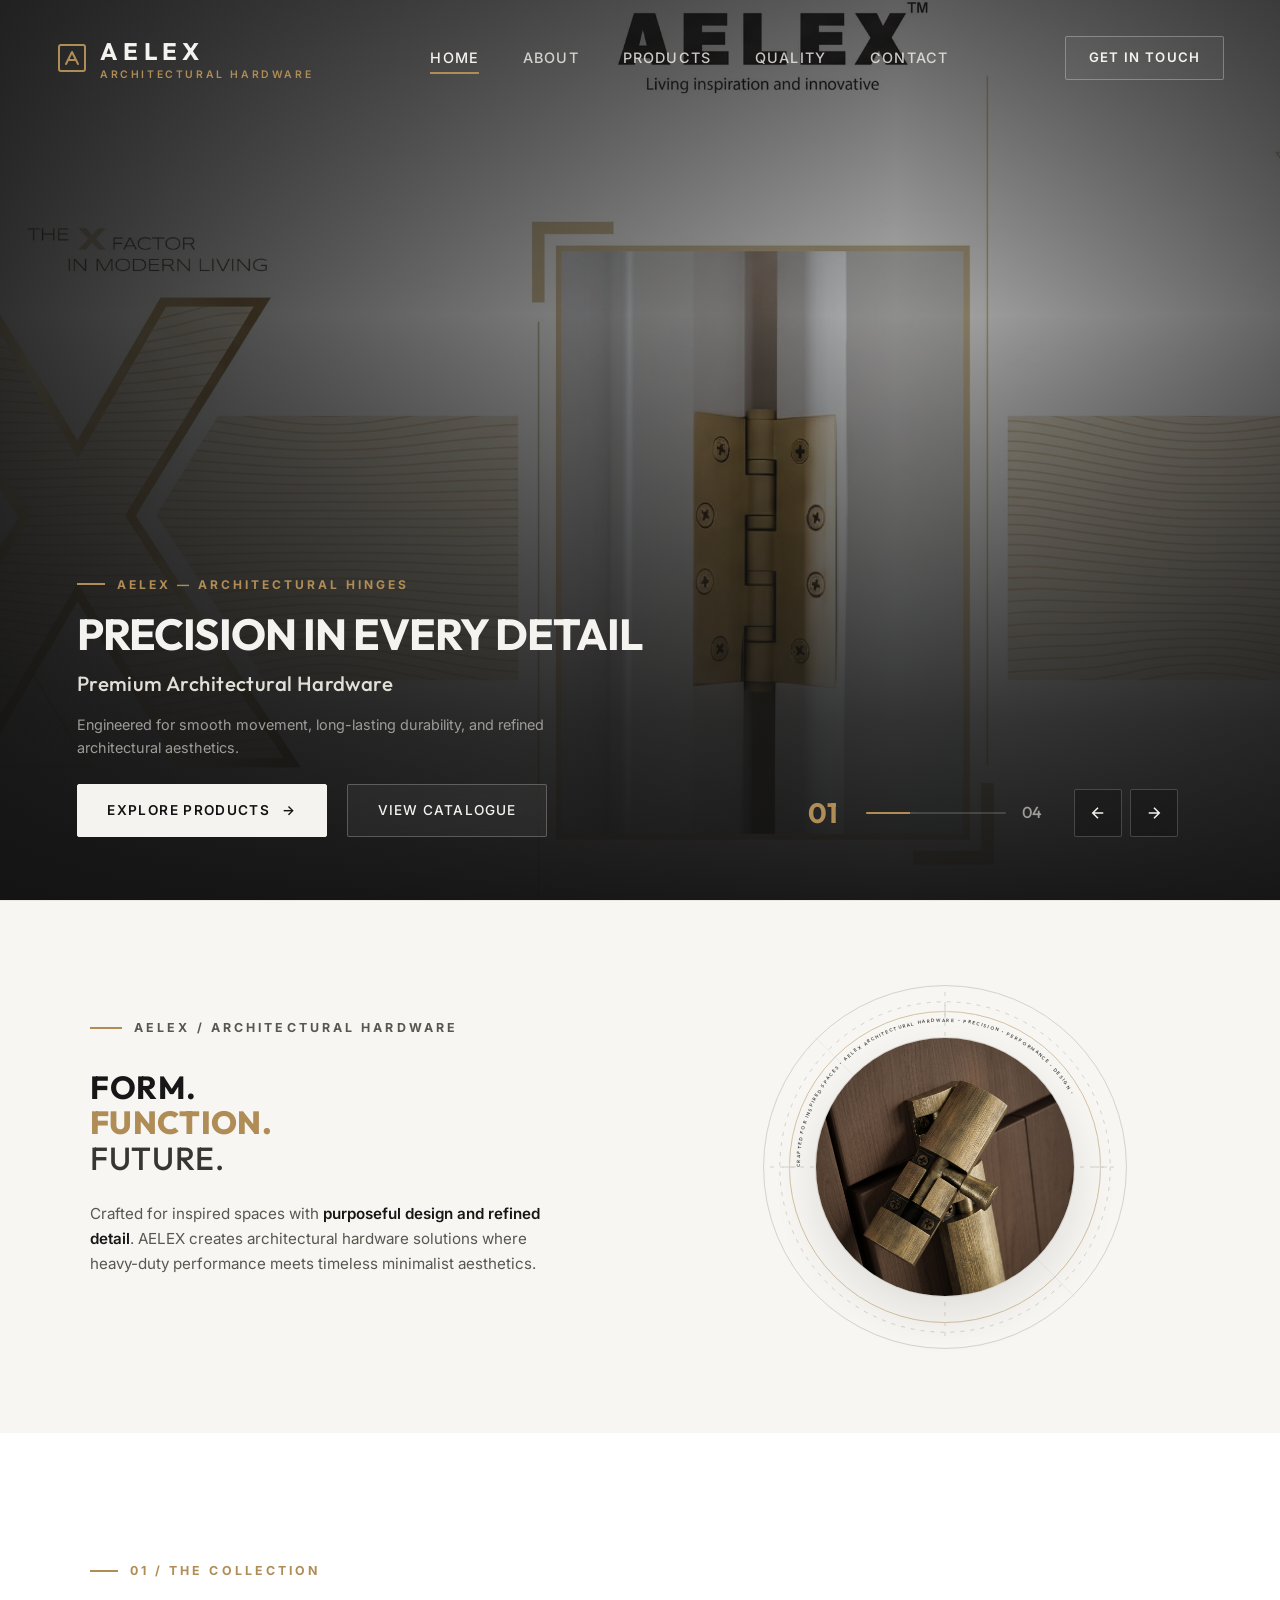
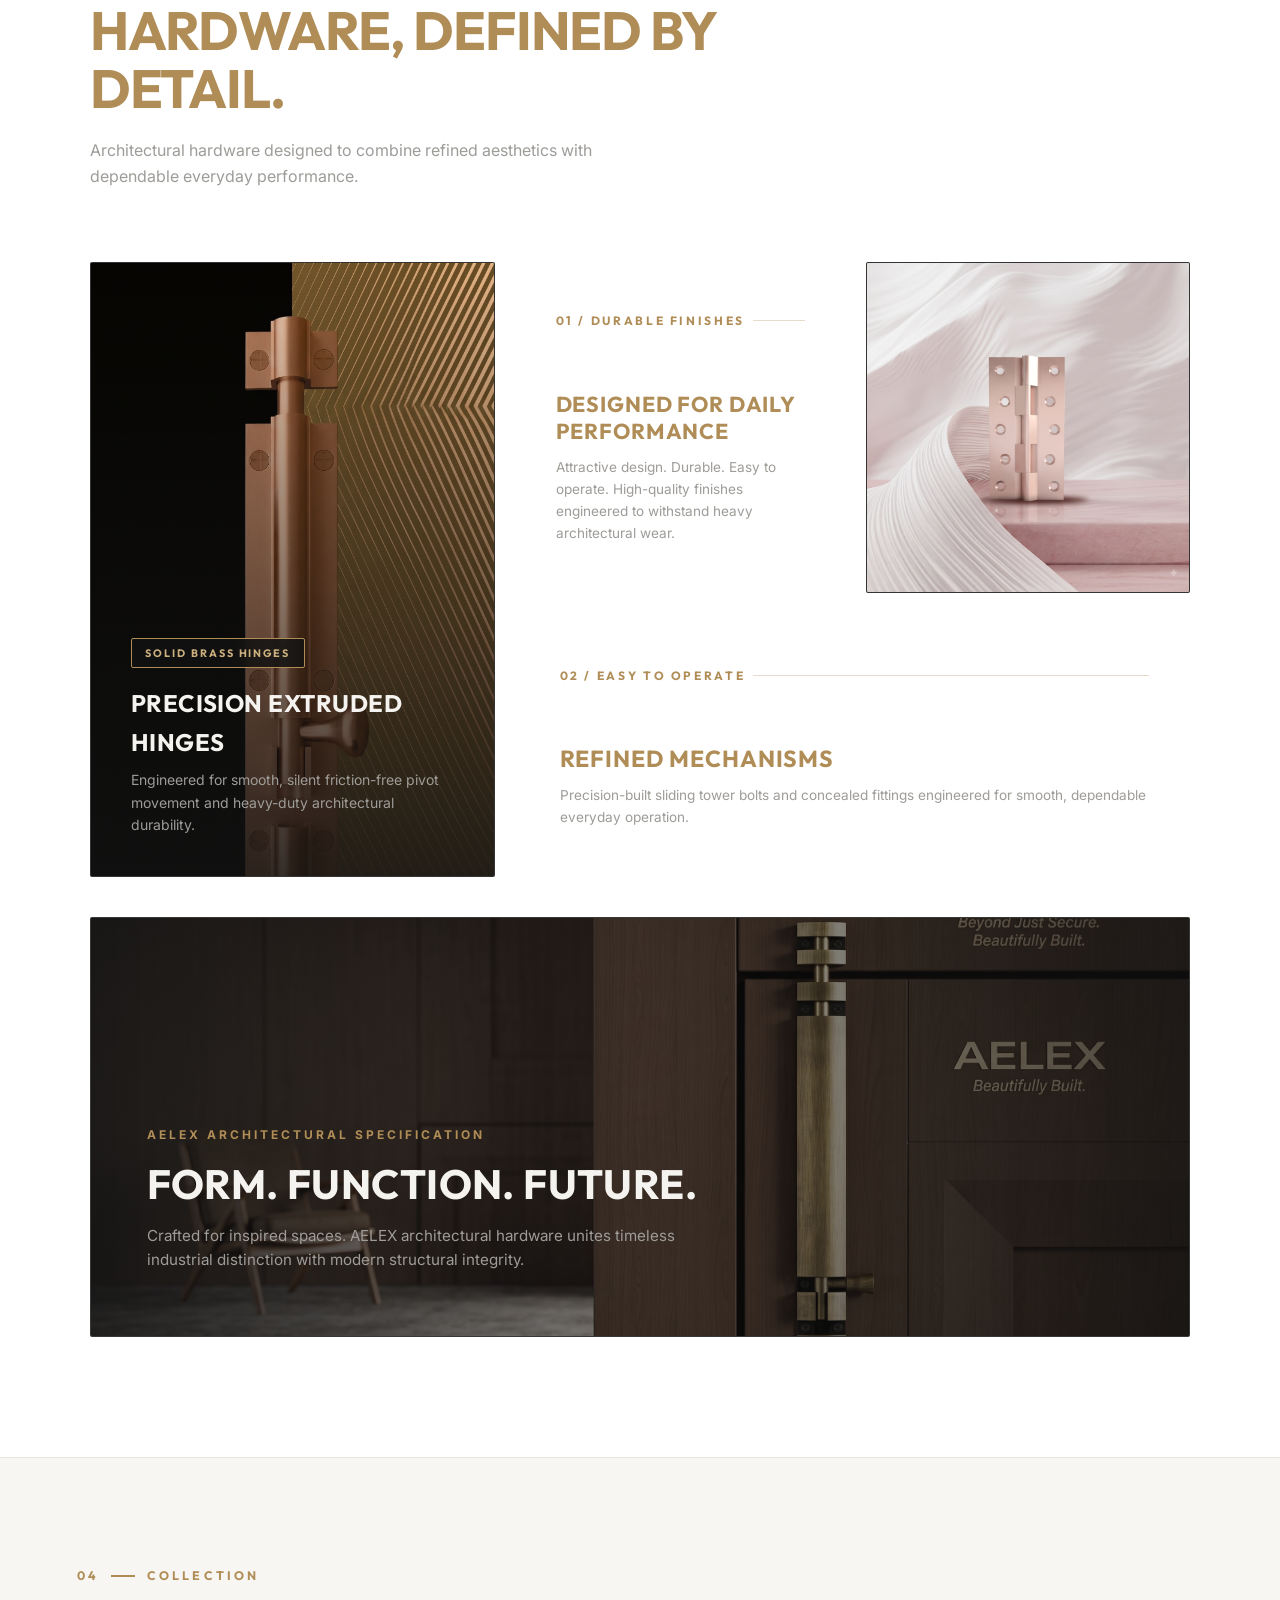
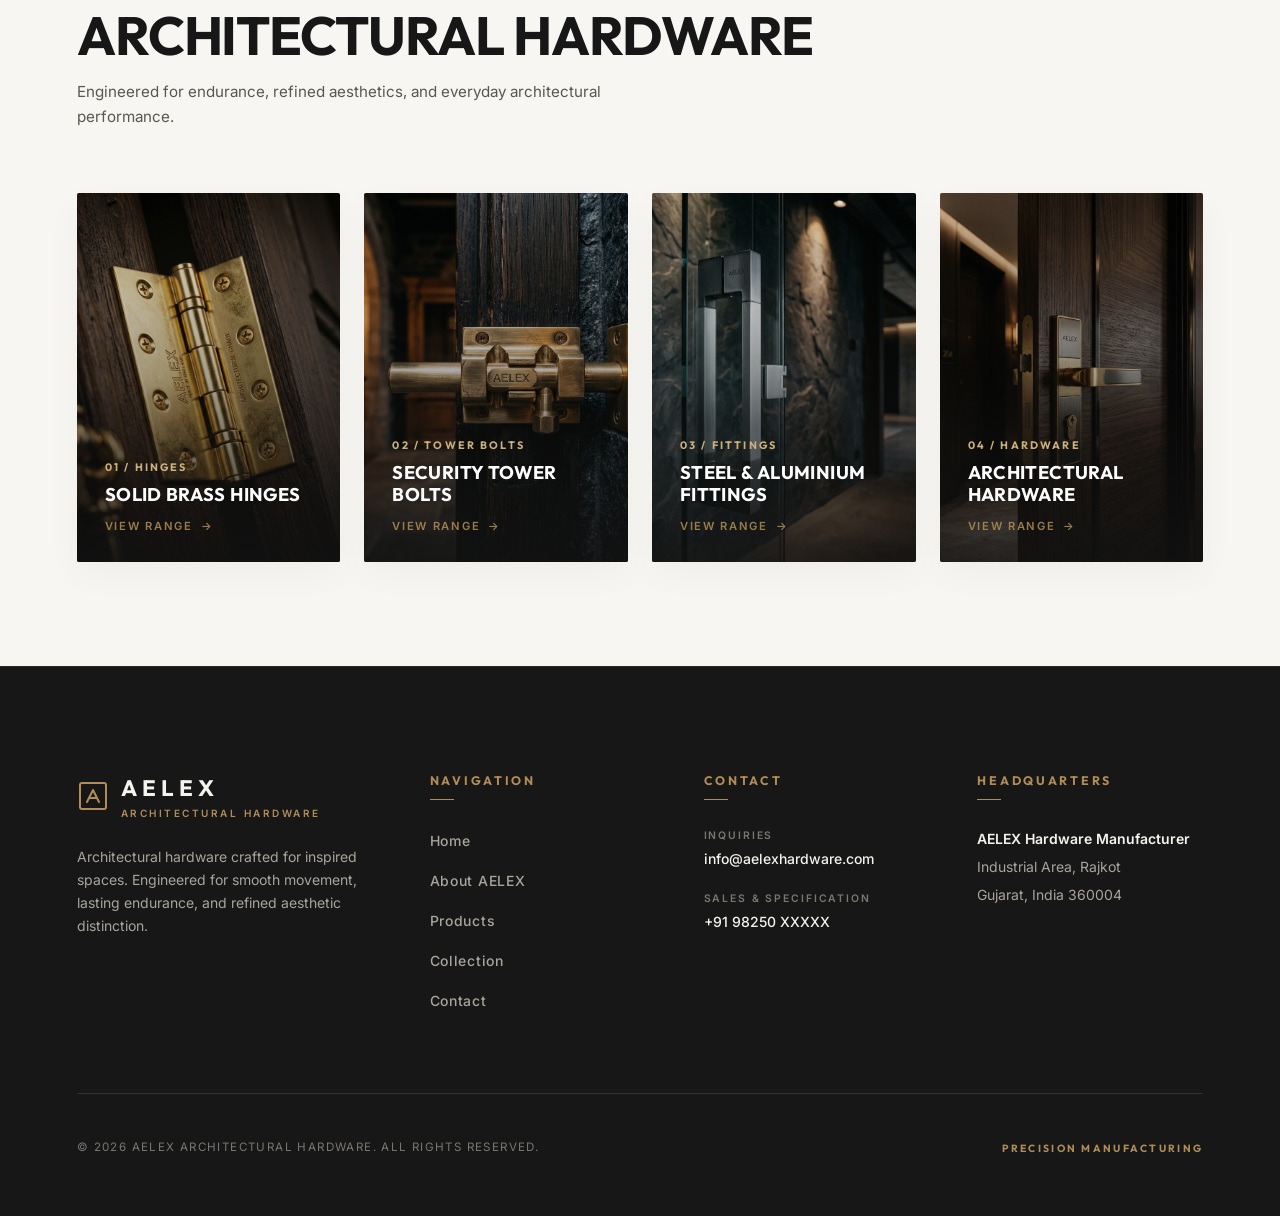
==== index.html @ da087a56 "Add files via upload" ====
<!DOCTYPE html>
<html lang="en">
<head>
  <meta charset="UTF-8">
  <meta name="viewport" content="width=device-width, initial-scale=1.0">
  <title>AELEX | Premium Architectural & Industrial Hardware</title>
  <meta name="description" content="AELEX manufactures premium architectural hardware including solid brass hinges, brass tower bolts, and high-performance steel and aluminium fittings designed for modern spaces.">

  <!-- Google Fonts: Outfit (Headings) & Inter (Body) -->
  <link rel="preconnect" href="https://fonts.googleapis.com">
  <link rel="preconnect" href="https://fonts.gstatic.com" crossorigin>
  <link href="https://fonts.googleapis.com/css2?family=Inter:wght@300;400;500;600;700&family=Outfit:wght@400;500;600;700;800&display=swap" rel="stylesheet">

  <!-- Core Stylesheet -->
  <link rel="stylesheet" href="css/style.css">
</head>
<body>

  <!-- ==========================================================================
       HERO SECTION WRAPPER (100vh / 100svh Viewport)
       ========================================================================== -->
  <div class="hero-wrapper" id="home">

    <!-- Minimal Transparent Header Navigation -->
    <header class="site-header" id="site-header">
      <a href="#home" class="brand-logo" aria-label="AELEX Home">
        <div class="brand-mark">
          <svg class="brand-mark-svg" viewBox="0 0 32 32">
            <rect x="3" y="3" width="26" height="26" rx="2" stroke-linecap="round"/>
            <path d="M10 22L16 10L22 22M12 18H20" stroke-linecap="round" stroke-linejoin="round"/>
          </svg>
        </div>
        <div>
          <span class="brand-name">AELEX</span>
          <span class="brand-tagline">Architectural Hardware</span>
        </div>
      </a>

      <!-- Desktop Navigation Menu -->
      <nav aria-label="Primary Navigation">
        <ul class="nav-menu">
          <li><a href="#home" class="nav-link active">Home</a></li>
          <li><a href="about.html" class="nav-link">About</a></li>
          <li><a href="products.html" class="nav-link">Products</a></li>
          <li><a href="#quality" class="nav-link">Quality</a></li>
          <li><a href="#contact" class="nav-link">Contact</a></li>
        </ul>
      </nav>

      <!-- Minimal Header Action Button -->
      <a href="#contact" class="nav-cta-btn">Get In Touch</a>

      <!-- Mobile Navigation Hamburger Toggle -->
      <button class="mobile-nav-toggle" id="mobile-nav-toggle" aria-label="Toggle navigation menu" aria-expanded="false">
        <span></span>
        <span></span>
        <span></span>
      </button>
    </header>

    <!-- Mobile Drawer Overlay Menu -->
    <div class="mobile-nav-drawer" id="mobile-nav-drawer" aria-hidden="true">
      <ul class="mobile-nav-links">
        <li><a href="#home" class="active">Home</a></li>
        <li><a href="about.html">About</a></li>
        <li><a href="products.html">Products</a></li>
        <li><a href="#quality">Quality</a></li>
        <li><a href="#contact">Contact</a></li>
      </ul>
      <div class="mobile-drawer-footer">
        <p class="mobile-drawer-contact">AELEX HARDWARE MANUFACTURER</p>
      </div>
    </div>

    <!-- ==========================================================================
         CINEMATIC HERO SLIDER
         ========================================================================== -->
    <div class="hero-slider" id="hero-slider">

      <!-- Slide 01: Brass Hinges -->
      <div class="hero-slide active" id="slide-1" aria-hidden="false">
        <div class="slide-bg-container">
          <img src="assets/images/photo1.jpg" alt="AELEX Premium Brass Architectural Hinge detail close-up" class="slide-bg-image">
          <div class="slide-overlay"></div>
          <div class="slide-vignette"></div>
        </div>

        <div class="hero-content-wrapper">
          <div class="hero-eyebrow">AELEX — ARCHITECTURAL HINGES</div>
          <h1 class="hero-headline">PRECISION IN EVERY DETAIL</h1>
          <p class="hero-subtitle">Premium Architectural Hardware</p>
          <p class="hero-description">Engineered for smooth movement, long-lasting durability, and refined architectural aesthetics.</p>
          <div class="hero-actions">
            <a href="#products" class="btn-primary">
              <span>Explore Products</span>
              <span class="btn-arrow">&rarr;</span>
            </a>
            <a href="#catalogue" class="btn-secondary">View Catalogue</a>
          </div>
        </div>
      </div>

      <!-- Slide 02: Brass Tower Bolts -->
      <div class="hero-slide" id="slide-2" aria-hidden="true">
        <div class="slide-bg-container">
          <img src="assets/images/photo2.jpg" alt="AELEX Solid Brass Architectural Tower Bolt security lock mechanism" class="slide-bg-image">
          <div class="slide-overlay"></div>
          <div class="slide-vignette"></div>
        </div>

        <div class="hero-content-wrapper">
          <div class="hero-eyebrow">AELEX — SECURITY HARDWARE</div>
          <h2 class="hero-headline">STRENGTH, REFINED</h2>
          <p class="hero-subtitle">Hardware Built to Last</p>
          <p class="hero-description">Where reliable performance meets timeless architectural design and solid brass craftsmanship.</p>
          <div class="hero-actions">
            <a href="#products" class="btn-primary">
              <span>View Collection</span>
              <span class="btn-arrow">&rarr;</span>
            </a>
            <a href="#specs" class="btn-secondary">Technical Specs</a>
          </div>
        </div>
      </div>

      <!-- Slide 03: Steel & Aluminium Fittings -->
      <div class="hero-slide" id="slide-3" aria-hidden="true">
        <div class="slide-bg-container">
          <img src="assets/images/photo4.jpg" alt="AELEX Stainless Steel and Aluminium architectural door handle and fittings" class="slide-bg-image">
          <div class="slide-overlay"></div>
          <div class="slide-vignette"></div>
        </div>

        <div class="hero-content-wrapper">
          <div class="hero-eyebrow">AELEX — MODERN FITTINGS</div>
          <h2 class="hero-headline">ENGINEERED FOR PERFORMANCE</h2>
          <p class="hero-subtitle">Built for Modern Spaces</p>
          <p class="hero-description">Reliable fittings designed for strength, security, and everyday performance in high-traffic environments.</p>
          <div class="hero-actions">
            <a href="#products" class="btn-primary">
              <span>Discover AELEX</span>
              <span class="btn-arrow">&rarr;</span>
            </a>
            <a href="#range" class="btn-secondary">Explore Range</a>
          </div>
        </div>
      </div>

      <!-- Slide 04: Premium Architectural Hardware -->
      <div class="hero-slide" id="slide-4" aria-hidden="true">
        <div class="slide-bg-container">
          <img src="assets/images/photo5.jpg" alt="AELEX luxury architectural concealed brass hardware detail" class="slide-bg-image">
          <div class="slide-overlay"></div>
          <div class="slide-vignette"></div>
        </div>

        <div class="hero-content-wrapper">
          <div class="hero-eyebrow">AELEX — LUXURY COLLECTIONS</div>
          <h2 class="hero-headline">FORM. FUNCTION. FUTURE.</h2>
          <p class="hero-subtitle">Crafted for Inspired Spaces</p>
          <p class="hero-description">Attractive design. Durable. Easy to operate. High-quality finishes engineered for high-end residential and commercial architecture.</p>
          <div class="hero-actions">
            <a href="#products" class="btn-primary">
              <span>Explore Products</span>
              <span class="btn-arrow">&rarr;</span>
            </a>
            <a href="#contact" class="btn-secondary">Contact Sales</a>
          </div>
        </div>
      </div>

      <!-- Minimal Floating Slider Controls -->
      <div class="slider-controls-wrapper">
        <div class="slider-counter-block">
          <span class="current-slide-num" id="current-slide-num">01</span>
          <div class="slider-progress-track">
            <div class="slider-progress-bar" id="slider-progress-bar"></div>
          </div>
          <span class="total-slide-num" id="total-slide-num">04</span>
        </div>

        <div class="slider-arrows">
          <button class="arrow-btn prev-btn" id="prev-slide-btn" aria-label="Previous Slide">
            <svg viewBox="0 0 24 24">
              <path d="M19 12H5M12 19l-7-7 7-7"/>
            </svg>
          </button>
          <button class="arrow-btn next-btn" id="next-slide-btn" aria-label="Next Slide">
            <svg viewBox="0 0 24 24">
              <path d="M5 12h14M12 5l7 7-7 7"/>
            </svg>
          </button>
        </div>
      </div>

    </div><!-- /.hero-slider -->

  </div><!-- /.hero-wrapper -->

  <!-- ==========================================================================
       AELEX EDITORIAL / ARCHITECTURAL BRAND SECTION
       ========================================================================== -->
  <section class="brand-editorial-section" id="about" aria-label="Brand Philosophy & Precision Design">
    <div class="editorial-grid">

      <!-- Left Zone: Large Editorial Typography & Architectural Annotations -->
      <div class="editorial-left-zone">
        <div class="editorial-eyebrow-label reveal-element delay-1">
          AELEX / ARCHITECTURAL HARDWARE
        </div>

        <h2 class="editorial-headline-block reveal-element delay-2">
          <span class="editorial-line line-1">FORM.</span>
          <span class="editorial-line line-2">FUNCTION.</span>
          <span class="editorial-line line-3">FUTURE.</span>
        </h2>

        <p class="editorial-lead-text reveal-element delay-3">
          Crafted for inspired spaces with <strong>purposeful design and refined detail</strong>. AELEX creates architectural hardware solutions where heavy-duty performance meets timeless minimalist aesthetics.
        </p>

        <!-- Architectural Annotations / Engineering Callouts -->
        <!-- <div class="editorial-annotations-container reveal-element delay-4">
          <div class="annotation-item">
            <span class="annotation-num">01 / PRECISION</span>
            <h3 class="annotation-title">SOLID ENGINEERING</h3>
            <p class="annotation-desc">Extruded brass & high-grade alloys crafted for smooth, silent friction-free operation.</p>
          </div>
          <div class="annotation-item">
            <span class="annotation-num">02 / ENDURANCE</span>
            <h3 class="annotation-title">LASTING DISTINCTION</h3>
            <p class="annotation-desc">Refined modern finishes engineered to withstand heavy architectural wear.</p>
          </div>
        </div> -->
      </div>

      <!-- Right Zone: Circular Visual Composition & Architectural Geometry -->
      <div class="editorial-right-zone reveal-element reveal-scale delay-2">

        <!-- SVG Geometric Engineering Lines Backdrop -->
        <div class="geo-lines-container">
          <svg class="geo-svg" viewBox="0 0 600 600">
            <!-- Concentric Outer Architectural Circles -->
            <circle cx="300" cy="300" r="280" />
            <circle cx="300" cy="300" r="255" class="dashed-line" />
            <circle cx="300" cy="300" r="240" class="brass-line" />
            <!-- Engineering Crosshairs & Axes -->
            <line x1="30" y1="300" x2="570" y2="300" class="dashed-line" />
            <line x1="300" y1="30" x2="300" y2="570" class="dashed-line" />
            <!-- Diagonal Drafting Axis Lines -->
            <line x1="100" y1="100" x2="500" y2="500" opacity="0.3" />
            <!-- Precision Corner Crosses -->
            <path d="M 60 290 L 60 310 M 50 300 L 70 300" />
            <path d="M 540 290 L 540 310 M 530 300 L 550 300" />
            <path d="M 290 60 L 310 60 M 300 50 L 300 70" />
          </svg>
        </div>

        <!-- SVG Curved Typography Path around Circle -->
        <div class="curved-text-wrapper">
          <svg class="curved-text-svg" viewBox="0 0 580 580">
            <defs>
              <path id="textCirclePath" d="M 290,290 m -248,0 a 248,248 0 1,1 496,0 a 248,248 0 1,1 -496,0" />
            </defs>
            <text class="curved-text-path">
              <textPath href="#textCirclePath" startOffset="0%">
                CRAFTED FOR INSPIRED SPACES &bull; AELEX ARCHITECTURAL HARDWARE &bull; PRECISION &bull; PERFORMANCE &bull; DESIGN &bull;
              </textPath>
            </text>
          </svg>
        </div>

        <!-- Main Circular Image Frame (Solid Brass Hinge Photography) -->
        <div class="editorial-circle-frame" tabIndex="0" aria-label="AELEX Solid Brass Hinge Product Visual">
          <img src="assets/images/aelex5.jpg" alt="AELEX Solid Extruded Brass Architectural Hinge product detail" class="editorial-product-img">
          
          <!-- Interactive Hover Badge -->
          <!-- <div class="editorial-hover-badge">
            <span>Explore Collection</span>
            <span class="badge-arrow">&rarr;</span>
          </div> -->
        </div>

        <!-- Secondary Floating Accent 1 (Bottom-Left: Brass Tower Bolt) -->
        <!-- <div class="secondary-accent-1" title="AELEX Brass Tower Bolt Detail">
          <img src="assets/images/editorial-tower-bolt.png" alt="AELEX Solid Brass Tower Bolt detail">
          <span class="accent-caption-tag">TOWER BOLTS</span>
        </div> -->

        <!-- Secondary Floating Accent 2 (Top-Right: Stainless Steel Fitting) -->
        <!-- <div class="secondary-accent-2" title="AELEX Steel & Aluminium Fittings Detail">
          <img src="assets/images/editorial-steel-fitting.png" alt="AELEX Stainless Steel fitting detail">
        </div> -->

      </div><!-- /.editorial-right-zone -->

    </div><!-- /.editorial-grid -->
  </section><!-- /.brand-editorial-section -->

  <!-- ==========================================================================
       AELEX THIRD SECTION — PREMIUM ASYMMETRICAL PRODUCT SHOWCASE
       ========================================================================== -->
  <section class="product-showcase-section" id="products" aria-label="AELEX Product Collection Showcase">
    
    <!-- Section Introduction Header -->
    <div class="showcase-intro-block reveal-element delay-1">
      <div class="showcase-eyebrow">01 / THE COLLECTION</div>
      <h2 class="showcase-headline">HARDWARE, DEFINED BY DETAIL.</h2>
      <p class="showcase-subtitle">Architectural hardware designed to combine refined aesthetics with dependable everyday performance.</p>
    </div>

    <!-- Asymmetrical CSS Grid Layout -->
    <div class="showcase-grid">

      <!-- Panel 01: Dominant Product Photography (Left - Spans 2 Rows) -->
      <article class="showcase-panel panel-dominant reveal-element delay-2">
        <img src="assets/images/aelex3.jpg" alt="AELEX Solid Extruded Brass Architectural Hinge detail close-up" class="panel-bg-image">
        <div class="panel-dominant-overlay"></div>
        <div class="panel-detail-badge">View Detail &rarr;</div>
        <div class="panel-dominant-content">
          <span class="panel-tag-badge">SOLID BRASS HINGES</span>
          <h3 class="panel-title">PRECISION EXTRUDED HINGES</h3>
          <p class="panel-desc">Engineered for smooth, silent friction-free pivot movement and heavy-duty architectural durability.</p>
        </div>
      </article>

      <!-- Panel 02: Technical Statement (Top Middle - Matte Black Card) -->
      <article class="showcase-panel panel-text-dark-1 reveal-element delay-3">
        <div class="panel-num-accent">01 / DURABLE FINISHES</div>
        <div>
          <h3 class="panel-statement-title">DESIGNED FOR DAILY PERFORMANCE</h3>
          <p class="panel-statement-body">Attractive design. Durable. Easy to operate. High-quality finishes engineered to withstand heavy architectural wear.</p>
        </div>
      </article>

      <!-- Panel 03: Product Detail Macro Crop (Top Right) -->
      <article class="showcase-panel panel-detail-crop reveal-element delay-4">
        <img src="assets/images/aelex2.jpg" alt="AELEX Solid Brass Tower Bolt macro close-up detail" class="panel-bg-image">
        <div class="panel-detail-badge">View Detail &rarr;</div>
      </article>

      <!-- Panel 04: Function Text Panel (Middle Right - Spans Col 2 & 3) -->
      <article class="showcase-panel panel-text-dark-2 reveal-element delay-3">
        <div class="panel-num-accent">02 / EASY TO OPERATE</div>
        <div>
          <h3 class="panel-statement-title">REFINED MECHANISMS</h3>
          <p class="panel-statement-body">Precision-built sliding tower bolts and concealed fittings engineered for smooth, dependable everyday operation.</p>
        </div>
      </article>

      <!-- Panel 05: Large Lower Feature Visual (Spans Full Width) -->
      <article class="showcase-panel panel-feature-wide reveal-element delay-2">
        <img src="assets/images/photo5.jpg" alt="AELEX Luxury Architectural Hardware set against dark granite and timber" class="panel-bg-image">
        <div class="panel-feature-overlay"></div>
        <div class="panel-detail-badge">Explore Range &rarr;</div>
        <div class="panel-feature-content">
          <div class="feature-quote-eyebrow">AELEX ARCHITECTURAL SPECIFICATION</div>
          <h3 class="feature-quote-text">FORM. FUNCTION. FUTURE.</h3>
          <p class="feature-quote-sub">Crafted for inspired spaces. AELEX architectural hardware unites timeless industrial distinction with modern structural integrity.</p>
        </div>
      </article>

    </div><!-- /.showcase-grid -->
  </section>

  <!-- ==========================================================================
       AELEX FOURTH SECTION — MINIMAL PRODUCT CATEGORY SHOWCASE
       ========================================================================== -->
  <section class="product-collection-section" id="collection" aria-label="AELEX Product Collections">
    <div class="collection-container">
      
      <!-- Minimal Section Header -->
      <div class="collection-header reveal-element delay-1">
        <div class="collection-eyebrow">
          <span class="eyebrow-num">04</span>
          <span class="eyebrow-line"></span>
          <span class="eyebrow-text">COLLECTION</span>
        </div>
        <h2 class="collection-headline">ARCHITECTURAL HARDWARE</h2>
        <p class="collection-subtext">Engineered for endurance, refined aesthetics, and everyday architectural performance.</p>
      </div>

      <!-- 4 Horizontal Product Cards Grid -->
      <div class="collection-grid">

        <!-- Card 01: Hinges -->
        <article class="category-card reveal-element delay-2" tabindex="0" aria-label="AELEX Solid Brass Hinges Collection">
          <div class="card-image-wrapper">
            <img src="assets/images/slide-1-brass-hinge.png" alt="AELEX Solid Brass Architectural Hinges detail" class="card-image">
            <div class="card-gradient-overlay"></div>
          </div>
          <div class="card-content">
            <span class="card-num-tag">01 / HINGES</span>
            <h3 class="card-title">SOLID BRASS HINGES</h3>
            <div class="card-cta-indicator">
              <span>View Range</span>
              <span class="card-arrow">&rarr;</span>
            </div>
          </div>
        </article>

        <!-- Card 02: Tower Bolts -->
        <article class="category-card reveal-element delay-3" tabindex="0" aria-label="AELEX Tower Bolts Collection">
          <div class="card-image-wrapper">
            <img src="assets/images/slide-2-brass-tower-bolt.png" alt="AELEX Solid Brass Tower Bolt lock mechanism" class="card-image">
            <div class="card-gradient-overlay"></div>
          </div>
          <div class="card-content">
            <span class="card-num-tag">02 / TOWER BOLTS</span>
            <h3 class="card-title">SECURITY TOWER BOLTS</h3>
            <div class="card-cta-indicator">
              <span>View Range</span>
              <span class="card-arrow">&rarr;</span>
            </div>
          </div>
        </article>

        <!-- Card 03: Handles & Fittings -->
        <article class="category-card reveal-element delay-4" tabindex="0" aria-label="AELEX Modern Fittings Collection">
          <div class="card-image-wrapper">
            <img src="assets/images/slide-3-steel-fittings.png" alt="AELEX Stainless Steel and Aluminium architectural fittings" class="card-image">
            <div class="card-gradient-overlay"></div>
          </div>
          <div class="card-content">
            <span class="card-num-tag">03 / FITTINGS</span>
            <h3 class="card-title">STEEL &amp; ALUMINIUM FITTINGS</h3>
            <div class="card-cta-indicator">
              <span>View Range</span>
              <span class="card-arrow">&rarr;</span>
            </div>
          </div>
        </article>

        <!-- Card 04: Architectural Hardware -->
        <article class="category-card reveal-element delay-5" tabindex="0" aria-label="AELEX Concealed Architectural Hardware">
          <div class="card-image-wrapper">
            <img src="assets/images/slide-4-architectural-hardware.png" alt="AELEX Concealed Architectural Hardware set detail" class="card-image">
            <div class="card-gradient-overlay"></div>
          </div>
          <div class="card-content">
            <span class="card-num-tag">04 / HARDWARE</span>
            <h3 class="card-title">ARCHITECTURAL HARDWARE</h3>
            <div class="card-cta-indicator">
              <span>View Range</span>
              <span class="card-arrow">&rarr;</span>
            </div>
          </div>
        </article>

      </div><!-- /.collection-grid -->

    </div><!-- /.collection-container -->
  </section><!-- /.product-collection-section -->

  <!-- ==========================================================================
       AELEX FOOTER — ARCHITECTURAL BRAND CLOSING
       ========================================================================== -->
  <footer class="site-footer" id="contact" aria-label="AELEX Corporate Footer">
    <div class="footer-container">
      
      <!-- Top 4-Column Grid -->
      <div class="footer-grid">

        <!-- Column 1: Brand & Philosophy -->
        <div class="footer-col footer-col-brand reveal-element delay-1">
          <a href="#home" class="footer-logo" aria-label="AELEX Home">
            <div class="footer-logo-mark">
              <svg class="footer-logo-svg" viewBox="0 0 32 32">
                <rect x="3" y="3" width="26" height="26" rx="2" stroke-linecap="round"/>
                <path d="M10 22L16 10L22 22M12 18H20" stroke-linecap="round" stroke-linejoin="round"/>
              </svg>
            </div>
            <div>
              <span class="footer-brand-name">AELEX</span>
              <span class="footer-brand-tag">Architectural Hardware</span>
            </div>
          </a>
          <p class="footer-brand-desc">
            Architectural hardware crafted for inspired spaces. Engineered for smooth movement, lasting endurance, and refined aesthetic distinction.
          </p>
        </div>

        <!-- Column 2: Navigation Links -->
        <div class="footer-col footer-col-nav reveal-element delay-2">
          <h3 class="footer-col-title">NAVIGATION</h3>
          <ul class="footer-links">
            <li><a href="#home">Home</a></li>
            <li><a href="about.html">About AELEX</a></li>
            <li><a href="#products">Products</a></li>
            <li><a href="#collection">Collection</a></li>
            <li><a href="#contact">Contact</a></li>
          </ul>
        </div>

        <!-- Column 3: Business Contact -->
        <div class="footer-col footer-col-contact reveal-element delay-3">
          <h3 class="footer-col-title">CONTACT</h3>
          <div class="footer-contact-details">
            <div class="contact-item">
              <span class="contact-label">INQUIRIES</span>
              <a href="mailto:info@aelexhardware.com" class="contact-value">info@aelexhardware.com</a>
            </div>
            <div class="contact-item">
              <span class="contact-label">SALES &amp; SPECIFICATION</span>
              <a href="tel:+919825000000" class="contact-value">+91 98250 XXXXX</a>
            </div>
          </div>
        </div>

        <!-- Column 4: Location / HQ -->
        <div class="footer-col footer-col-location reveal-element delay-4">
          <h3 class="footer-col-title">HEADQUARTERS</h3>
          <address class="footer-address">
            <p class="address-name">AELEX Hardware Manufacturer</p>
            <p class="address-line">Industrial Area, Rajkot</p>
            <p class="address-line">Gujarat, India 360004</p>
          </address>
        </div>

      </div><!-- /.footer-grid -->

      <!-- Horizontal Divider -->
      <div class="footer-divider reveal-element delay-3"></div>

      <!-- Bottom Row: Copyright & Legal -->
      <div class="footer-bottom reveal-element delay-4">
        <p class="copyright-text">&copy; 2026 AELEX ARCHITECTURAL HARDWARE. ALL RIGHTS RESERVED.</p>
        <div class="footer-legal-links">
          <span class="legal-tag">PRECISION MANUFACTURING</span>
        </div>
      </div>

    </div><!-- /.footer-container -->
  </footer><!-- /.site-footer -->

  <!-- JavaScript Controller -->
  <script src="js/hero-slider.js"></script>
</body>
</html>
---- css/style.css ----
/* ==========================================================================
   AELEX — Architectural & Industrial Hardware
   Hero Section Design System & Styling
   ========================================================================== */

/* --------------------------------------------------------------------------
   1. Design Tokens & Variables
   -------------------------------------------------------------------------- */
:root {
  /* Color Palette */
  --color-graphite-dark: #121212;
  --color-charcoal: #1E1E1E;
  --color-charcoal-light: #2A2A2A;
  --color-warm-offwhite: #F5F3EF;
  --color-warm-grey: #E2DFD7;
  --color-muted-grey: #9E9C98;
  
  /* Metallic Accents */
  --color-brass-primary: #B08D57;
  --color-brass-light: #CBB07E;
  --color-brass-glow: rgba(176, 141, 87, 0.25);

  /* Editorial Section Color Palette */
  --bg-editorial: #F7F6F2;
  --color-text-dark: #171717;
  --color-text-muted-dark: #5A5751;
  --color-line-geo: #D6D2CA;
  --color-line-geo-light: #E8E5DF;

  /* Overlay Gradients */
  --overlay-dark: linear-gradient(
    90deg, 
    rgba(18, 18, 18, 0.88) 0%, 
    rgba(18, 18, 18, 0.55) 45%, 
    rgba(18, 18, 18, 0.35) 70%, 
    rgba(18, 18, 18, 0.65) 100%
  );
  --overlay-bottom-vignette: linear-gradient(
    180deg, 
    rgba(18, 18, 18, 0.5) 0%, 
    transparent 35%, 
    rgba(18, 18, 18, 0.75) 80%, 
    rgba(18, 18, 18, 0.95) 100%
  );

  /* Typography */
  --font-heading: 'Outfit', -apple-system, BlinkMacSystemFont, sans-serif;
  --font-body: 'Inter', -apple-system, BlinkMacSystemFont, sans-serif;

  /* Transitions */
  --ease-out-smooth: cubic-bezier(0.16, 1, 0.3, 1);
  --transition-fast: 0.25s var(--ease-out-smooth);
  --transition-medium: 0.5s var(--ease-out-smooth);
  --transition-slow: 1.2s var(--ease-out-smooth);
}

/* --------------------------------------------------------------------------
   2. Base Reset & Layout Constraints
   -------------------------------------------------------------------------- */
*, *::before, *::after {
  box-sizing: border-box;
  margin: 0;
  padding: 0;
}

html {
  font-size: 16px;
  scroll-behavior: smooth;
  -webkit-font-smoothing: antialiased;
  -moz-osx-font-smoothing: grayscale;
}

body {
  font-family: var(--font-body);
  background-color: var(--color-graphite-dark);
  color: var(--color-warm-offwhite);
  line-height: 1.6;
  overflow-x: hidden;
  width: 100%;
  min-height: 100vh;
}

/* Ensure no horizontal scroll anywhere */
.hero-wrapper {
  position: relative;
  width: 100%;
  height: 100vh;
  height: 100svh;
  overflow: hidden;
}

/* --------------------------------------------------------------------------
   3. Header Navigation (Minimal Transparent Overlay)
   -------------------------------------------------------------------------- */
.site-header {
  position: absolute;
  top: 0;
  left: 0;
  width: 100%;
  z-index: 100;
  padding: 2.25rem 4rem;
  display: flex;
  justify-content: space-between;
  align-items: center;
  transition: padding 0.3s ease, background 0.3s ease;
}

/* Brand Identity */
.brand-logo {
  display: flex;
  align-items: center;
  gap: 0.75rem;
  text-decoration: none;
  color: var(--color-warm-offwhite);
  z-index: 102;
}

.brand-mark {
  width: 32px;
  height: 32px;
  position: relative;
  display: flex;
  align-items: center;
  justify-content: center;
}

.brand-mark-svg {
  width: 100%;
  height: 100%;
  fill: none;
  stroke: var(--color-brass-primary);
  stroke-width: 2;
  transition: transform 0.4s var(--ease-out-smooth);
}

.brand-logo:hover .brand-mark-svg {
  transform: rotate(45deg);
}

.brand-name {
  font-family: var(--font-heading);
  font-size: 1.5rem;
  font-weight: 700;
  letter-spacing: 0.22em;
  text-transform: uppercase;
  color: var(--color-warm-offwhite);
}

.brand-tagline {
  font-size: 0.65rem;
  letter-spacing: 0.25em;
  text-transform: uppercase;
  color: var(--color-brass-primary);
  display: block;
  margin-top: -3px;
  font-weight: 600;
}

/* Navigation Links */
.nav-menu {
  display: flex;
  align-items: center;
  gap: 2.75rem;
  list-style: none;
}

.nav-link {
  color: rgba(245, 243, 239, 0.8);
  text-decoration: none;
  font-size: 0.9rem;
  font-weight: 500;
  letter-spacing: 0.08em;
  text-transform: uppercase;
  position: relative;
  padding: 0.5rem 0;
  transition: color 0.3s ease;
}

.nav-link::after {
  content: '';
  position: absolute;
  bottom: 0;
  left: 0;
  width: 0%;
  height: 2px;
  background-color: var(--color-brass-primary);
  transition: width 0.3s var(--ease-out-smooth);
}

.nav-link:hover,
.nav-link.active {
  color: var(--color-warm-offwhite);
}

.nav-link:hover::after,
.nav-link.active::after {
  width: 100%;
}

/* Header Contact/CTA button */
.nav-cta-btn {
  padding: 0.65rem 1.4rem;
  font-family: var(--font-body);
  font-size: 0.825rem;
  font-weight: 600;
  letter-spacing: 0.1em;
  text-transform: uppercase;
  color: var(--color-warm-offwhite);
  border: 1px solid rgba(245, 243, 239, 0.3);
  background: rgba(255, 255, 255, 0.03);
  backdrop-filter: blur(8px);
  -webkit-backdrop-filter: blur(8px);
  border-radius: 2px;
  cursor: pointer;
  text-decoration: none;
  transition: all 0.3s ease;
}

.nav-cta-btn:hover {
  border-color: var(--color-brass-primary);
  color: var(--color-brass-light);
  background: rgba(176, 141, 87, 0.1);
  box-shadow: 0 0 20px var(--color-brass-glow);
}

/* Mobile Hamburger Toggle */
.mobile-nav-toggle {
  display: none;
  background: transparent;
  border: none;
  cursor: pointer;
  width: 32px;
  height: 24px;
  position: relative;
  z-index: 102;
  flex-direction: column;
  justify-content: space-between;
}

.mobile-nav-toggle span {
  display: block;
  width: 100%;
  height: 2px;
  background-color: var(--color-warm-offwhite);
  transition: transform 0.3s ease, opacity 0.3s ease, background-color 0.3s ease;
  transform-origin: center;
}

.mobile-nav-toggle.open span:nth-child(1) {
  transform: translateY(11px) rotate(45deg);
  background-color: var(--color-brass-primary);
}

.mobile-nav-toggle.open span:nth-child(2) {
  opacity: 0;
}

.mobile-nav-toggle.open span:nth-child(3) {
  transform: translateY(-11px) rotate(-45deg);
  background-color: var(--color-brass-primary);
}

/* --------------------------------------------------------------------------
   4. Hero Slider Architecture
   -------------------------------------------------------------------------- */
.hero-slider {
  position: relative;
  width: 100%;
  height: 100%;
}

.hero-slide {
  position: absolute;
  top: 0;
  left: 0;
  width: 100%;
  height: 100%;
  display: flex;
  flex-direction: column;
  justify-content: flex-end;
  padding-top: clamp(7.5rem, 13vh, 9.5rem);
  padding-bottom: clamp(3.5rem, 8vh, 6rem);
  box-sizing: border-box;
  opacity: 0;
  visibility: hidden;
  transition: opacity 1.2s var(--ease-out-smooth), visibility 1.2s var(--ease-out-smooth);
  z-index: 1;
}

.hero-slide.active {
  opacity: 1;
  visibility: visible;
  z-index: 2;
}

/* Background Photography Container */
.slide-bg-container {
  position: absolute;
  top: 0;
  left: 0;
  width: 100%;
  height: 100%;
  overflow: hidden;
}

.slide-bg-image {
  width: 100%;
  height: 100%;
  object-fit: cover;
  object-position: center;
  transform: scale(1.02);
  transition: transform 7s cubic-bezier(0.25, 1, 0.5, 1);
}

/* Slow scale animation when slide becomes active */
.hero-slide.active .slide-bg-image {
  transform: scale(1.08);
}

/* Dark Sophisticated Vignette Overlays */
.slide-overlay {
  position: absolute;
  top: 0;
  left: 0;
  width: 100%;
  height: 100%;
  background: var(--overlay-dark);
  pointer-events: none;
  z-index: 2;
}

.slide-vignette {
  position: absolute;
  top: 0;
  left: 0;
  width: 100%;
  height: 100%;
  background: var(--overlay-bottom-vignette);
  pointer-events: none;
  z-index: 2;
}

/* --------------------------------------------------------------------------
   5. Hero Content & Typography Positioning
   -------------------------------------------------------------------------- */
.hero-content-wrapper {
  position: relative;
  left: 6%;
  bottom: auto;
  margin-top: auto;
  max-width: 680px;
  z-index: 10;
  pointer-events: auto;
}

/* Eyebrow Label */
.hero-eyebrow {
  display: inline-flex;
  align-items: center;
  gap: 0.75rem;
  font-family: var(--font-body);
  font-size: 0.775rem;
  font-weight: 700;
  letter-spacing: 0.25em;
  text-transform: uppercase;
  color: var(--color-brass-primary);
  margin-bottom: 1.25rem;
  opacity: 0;
  transform: translateY(24px);
  transition: opacity 0.8s var(--ease-out-smooth) 0.3s, transform 0.8s var(--ease-out-smooth) 0.3s;
}

.hero-eyebrow::before {
  content: '';
  display: block;
  width: 28px;
  height: 2px;
  background-color: var(--color-brass-primary);
}

/* Main Headline */
.hero-headline {
  font-family: var(--font-heading);
  font-size: clamp(2.5rem, 4.8vw, 4.75rem);
  font-weight: 700;
  line-height: 1.08;
  letter-spacing: -0.02em;
  color: var(--color-warm-offwhite);
  text-transform: uppercase;
  margin-bottom: 0.75rem;
  opacity: 0;
  transform: translateY(30px);
  transition: opacity 0.9s var(--ease-out-smooth) 0.45s, transform 0.9s var(--ease-out-smooth) 0.45s;
}

/* Subtitle / Product Focus */
.hero-subtitle {
  font-family: var(--font-heading);
  font-size: clamp(1.15rem, 1.8vw, 1.5rem);
  font-weight: 500;
  color: var(--color-warm-grey);
  letter-spacing: 0.02em;
  margin-bottom: 1rem;
  opacity: 0;
  transform: translateY(24px);
  transition: opacity 0.8s var(--ease-out-smooth) 0.6s, transform 0.8s var(--ease-out-smooth) 0.6s;
}

/* Supporting Copy */
.hero-description {
  font-family: var(--font-body);
  font-size: clamp(0.95rem, 1.1vw, 1.125rem);
  font-weight: 400;
  line-height: 1.65;
  color: var(--color-muted-grey);
  margin-bottom: 2.25rem;
  max-width: 540px;
  opacity: 0;
  transform: translateY(20px);
  transition: opacity 0.8s var(--ease-out-smooth) 0.7s, transform 0.8s var(--ease-out-smooth) 0.7s;
}

/* CTA Action Button Group */
.hero-actions {
  display: flex;
  align-items: center;
  gap: 1.25rem;
  opacity: 0;
  transform: translateY(20px);
  transition: opacity 0.8s var(--ease-out-smooth) 0.85s, transform 0.8s var(--ease-out-smooth) 0.85s;
}

.hero-slide.active .hero-eyebrow,
.hero-slide.active .hero-headline,
.hero-slide.active .hero-subtitle,
.hero-slide.active .hero-description,
.hero-slide.active .hero-actions {
  opacity: 1;
  transform: translateY(0);
}

/* Primary CTA Button */
.btn-primary {
  display: inline-flex;
  align-items: center;
  justify-content: center;
  gap: 0.75rem;
  padding: 1rem 2.25rem;
  font-family: var(--font-body);
  font-size: 0.9rem;
  font-weight: 600;
  letter-spacing: 0.1em;
  text-transform: uppercase;
  color: var(--color-graphite-dark);
  background-color: var(--color-warm-offwhite);
  border: 1px solid var(--color-warm-offwhite);
  border-radius: 2px;
  text-decoration: none;
  cursor: pointer;
  transition: all 0.35s var(--ease-out-smooth);
}

.btn-primary .btn-arrow {
  transition: transform 0.3s ease;
}

.btn-primary:hover {
  background-color: var(--color-brass-primary);
  border-color: var(--color-brass-primary);
  color: var(--color-warm-offwhite);
  box-shadow: 0 8px 30px rgba(176, 141, 87, 0.3);
}

.btn-primary:hover .btn-arrow {
  transform: translateX(5px);
}

/* Secondary CTA Button */
.btn-secondary {
  display: inline-flex;
  align-items: center;
  justify-content: center;
  padding: 1rem 2rem;
  font-family: var(--font-body);
  font-size: 0.9rem;
  font-weight: 500;
  letter-spacing: 0.08em;
  text-transform: uppercase;
  color: var(--color-warm-offwhite);
  background: rgba(255, 255, 255, 0.05);
  border: 1px solid rgba(245, 243, 239, 0.25);
  backdrop-filter: blur(10px);
  -webkit-backdrop-filter: blur(10px);
  border-radius: 2px;
  text-decoration: none;
  cursor: pointer;
  transition: all 0.35s var(--ease-out-smooth);
}

.btn-secondary:hover {
  border-color: var(--color-brass-primary);
  color: var(--color-brass-light);
  background: rgba(176, 141, 87, 0.12);
}

/* --------------------------------------------------------------------------
   6. Minimal Slider Controls & Indicators
   -------------------------------------------------------------------------- */
.slider-controls-wrapper {
  position: absolute;
  right: 9%;
  bottom: clamp(3.5rem, 8vh, 6rem);
  z-index: 20;
  display: flex;
  align-items: center;
  gap: 2rem;
}

/* Slide Progress Counter */
.slider-counter-block {
  display: flex;
  align-items: center;
  gap: 1rem;
}

.current-slide-num {
  font-family: var(--font-heading);
  font-size: 1.75rem;
  font-weight: 700;
  color: var(--color-brass-primary);
  min-width: 2.2ch;
}

.total-slide-num {
  font-family: var(--font-heading);
  font-size: 1rem;
  font-weight: 500;
  color: var(--color-muted-grey);
}

/* Animated Progress Bar */
.slider-progress-track {
  width: 140px;
  height: 2px;
  background-color: rgba(255, 255, 255, 0.15);
  position: relative;
  overflow: hidden;
  border-radius: 1px;
}

.slider-progress-bar {
  position: absolute;
  top: 0;
  left: 0;
  height: 100%;
  width: 0%;
  background-color: var(--color-brass-primary);
  box-shadow: 0 0 10px var(--color-brass-primary);
  transition: width 0.1s linear;
}

/* Sleek Minimal Arrow Buttons */
.slider-arrows {
  display: flex;
  align-items: center;
  gap: 0.5rem;
}

.arrow-btn {
  width: 48px;
  height: 48px;
  border-radius: 2px;
  border: 1px solid rgba(245, 243, 239, 0.2);
  background: rgba(18, 18, 18, 0.4);
  backdrop-filter: blur(10px);
  -webkit-backdrop-filter: blur(10px);
  color: var(--color-warm-offwhite);
  display: flex;
  align-items: center;
  justify-content: center;
  cursor: pointer;
  transition: all 0.3s var(--ease-out-smooth);
}

.arrow-btn svg {
  width: 18px;
  height: 18px;
  fill: none;
  stroke: currentColor;
  stroke-width: 2;
  transition: transform 0.3s ease;
}

.arrow-btn:hover {
  border-color: var(--color-brass-primary);
  color: var(--color-brass-primary);
  background: rgba(176, 141, 87, 0.15);
}

.arrow-btn.prev-btn:hover svg {
  transform: translateX(-3px);
}

.arrow-btn.next-btn:hover svg {
  transform: translateX(3px);
}

.arrow-btn:focus-visible {
  outline: 2px solid var(--color-brass-primary);
  outline-offset: 2px;
}

/* --------------------------------------------------------------------------
   7. Mobile Drawer Navigation Overlay
   -------------------------------------------------------------------------- */
.mobile-nav-drawer {
  position: fixed;
  top: 0;
  left: 0;
  width: 100%;
  height: 100vh;
  height: 100svh;
  background-color: rgba(18, 18, 18, 0.96);
  backdrop-filter: blur(20px);
  -webkit-backdrop-filter: blur(20px);
  z-index: 99;
  display: flex;
  flex-direction: column;
  justify-content: center;
  align-items: center;
  opacity: 0;
  visibility: hidden;
  transition: opacity 0.4s var(--ease-out-smooth), visibility 0.4s var(--ease-out-smooth);
}

.mobile-nav-drawer.open {
  opacity: 1;
  visibility: visible;
}

.mobile-nav-links {
  list-style: none;
  text-align: center;
  display: flex;
  flex-direction: column;
  gap: 2rem;
}

.mobile-nav-links a {
  font-family: var(--font-heading);
  font-size: 1.75rem;
  font-weight: 600;
  letter-spacing: 0.1em;
  text-transform: uppercase;
  color: var(--color-warm-offwhite);
  text-decoration: none;
  transition: color 0.3s ease;
}

.mobile-nav-links a:hover,
.mobile-nav-links a.active {
  color: var(--color-brass-primary);
}

.mobile-drawer-footer {
  margin-top: 3.5rem;
  text-align: center;
}

.mobile-drawer-contact {
  font-size: 0.85rem;
  letter-spacing: 0.15em;
  text-transform: uppercase;
  color: var(--color-muted-grey);
}

/* --------------------------------------------------------------------------
   8. Responsive Media Queries
   -------------------------------------------------------------------------- */

/* Large Desktop (1920px+) */
@media (min-width: 1920px) {
  .site-header {
    padding: 2.75rem 6rem;
  }
  .hero-slide {
    padding-top: clamp(8.5rem, 14vh, 11rem);
    padding-bottom: clamp(4.5rem, 10vh, 7rem);
  }
  .hero-content-wrapper {
    left: 6%;
    max-width: 760px;
    bottom: auto;
  }
  .hero-eyebrow {
    font-size: 0.825rem;
    margin-bottom: 1.25rem;
  }
  .hero-headline {
    font-size: clamp(3.25rem, 4.2vw, 4.5rem);
    line-height: 1.08;
    margin-bottom: 0.75rem;
  }
  .hero-subtitle {
    font-size: clamp(1.25rem, 1.8vw, 1.6rem);
    margin-bottom: 1rem;
  }
  .hero-description {
    font-size: clamp(1rem, 1.15vw, 1.15rem);
    line-height: 1.65;
    margin-bottom: 2.25rem;
    max-width: 560px;
  }
  .btn-primary,
  .btn-secondary {
    padding: 1.05rem 2.35rem;
    font-size: 0.925rem;
  }
  .slider-controls-wrapper {
    right: 10%;
    bottom: clamp(4.5rem, 10vh, 7rem);
  }
}

/* Desktop & Laptop (1400px - 1919px) */
@media (min-width: 1400px) and (max-width: 1919px) {
  .site-header {
    padding: 2.25rem 4rem;
  }
  .hero-slide {
    padding-top: clamp(7.5rem, 13vh, 9.5rem);
    padding-bottom: clamp(3.5rem, 8vh, 6rem);
  }
  .hero-content-wrapper {
    left: 6%;
    max-width: 680px;
    bottom: auto;
  }
  .hero-headline {
    font-size: clamp(2.75rem, 3.8vw, 3.75rem);
    line-height: 1.08;
    margin-bottom: 0.75rem;
  }
  .hero-subtitle {
    font-size: clamp(1.15rem, 1.7vw, 1.45rem);
    margin-bottom: 0.85rem;
  }
  .hero-description {
    font-size: clamp(0.95rem, 1.1vw, 1.075rem);
    line-height: 1.62;
    margin-bottom: 1.85rem;
    max-width: 530px;
  }
  .slider-controls-wrapper {
    right: 8%;
    bottom: clamp(3.5rem, 8vh, 6rem);
  }
}

/* Medium Laptop (1200px - 1399px) */
@media (min-width: 1200px) and (max-width: 1399px) {
  .site-header {
    padding: 2rem 3.5rem;
  }
  .hero-slide {
    padding-top: clamp(7rem, 12vh, 8.5rem);
    padding-bottom: clamp(3.25rem, 7vh, 5rem);
  }
  .hero-content-wrapper {
    left: 6%;
    max-width: 620px;
  }
  .hero-eyebrow {
    font-size: 0.75rem;
    margin-bottom: 1rem;
  }
  .hero-headline {
    font-size: clamp(2.4rem, 3.4vw, 3.25rem);
    line-height: 1.1;
    margin-bottom: 0.65rem;
  }
  .hero-subtitle {
    font-size: clamp(1.1rem, 1.6vw, 1.35rem);
    margin-bottom: 0.75rem;
  }
  .hero-description {
    font-size: clamp(0.9rem, 1.08vw, 1.025rem);
    line-height: 1.6;
    margin-bottom: 1.6rem;
    max-width: 510px;
  }
  .btn-primary,
  .btn-secondary {
    padding: 0.9rem 1.85rem;
    font-size: 0.85rem;
  }
  .slider-controls-wrapper {
    right: 8%;
    bottom: clamp(3.25rem, 7vh, 5rem);
  }
}

/* Tablet Landscape / Small Laptop (1024px - 1199px) */
@media (min-width: 769px) and (max-width: 1199px) {
  .site-header {
    padding: 1.75rem 2.5rem;
  }
  .nav-menu {
    gap: 1.75rem;
  }
  .hero-slide {
    padding-top: clamp(6.5rem, 11vh, 7.5rem);
    padding-bottom: clamp(3rem, 6vh, 4.5rem);
  }
  .hero-content-wrapper {
    left: 6%;
    max-width: 560px;
  }
  .hero-eyebrow {
    font-size: 0.725rem;
    margin-bottom: 0.85rem;
  }
  .hero-headline {
    font-size: clamp(2.1rem, 3.2vw, 2.75rem);
    line-height: 1.12;
    margin-bottom: 0.6rem;
  }
  .hero-subtitle {
    font-size: clamp(1.05rem, 1.5vw, 1.25rem);
    margin-bottom: 0.65rem;
  }
  .hero-description {
    font-size: clamp(0.875rem, 1.05vw, 0.975rem);
    line-height: 1.55;
    margin-bottom: 1.35rem;
    max-width: 480px;
  }
  .hero-actions {
    gap: 0.85rem;
  }
  .btn-primary,
  .btn-secondary {
    padding: 0.85rem 1.65rem;
    font-size: 0.825rem;
  }
  .slider-controls-wrapper {
    right: 6%;
    bottom: clamp(3rem, 6vh, 4.5rem);
    gap: 1.25rem;
  }
  .slider-progress-track {
    width: 100px;
  }
}

/* Short Viewport Heights on Desktop (<= 768px height) */
@media (min-width: 769px) and (max-height: 768px) {
  .hero-eyebrow {
    margin-bottom: 0.65rem;
  }
  .hero-headline {
    margin-bottom: 0.45rem;
  }
  .hero-subtitle {
    margin-bottom: 0.5rem;
  }
  .hero-description {
    margin-bottom: 1.25rem;
  }
}

/* Tablet Portrait & Mobile (768px and below) */
@media (max-width: 768px) {
  .site-header {
    padding: 1.25rem 1.5rem;
  }
  
  .nav-menu,
  .nav-cta-btn {
    display: none;
  }

  .mobile-nav-toggle {
    display: flex;
  }

  .hero-wrapper {
    position: relative;
    width: 100%;
    min-height: 100vh;
    min-height: 100svh;
    height: auto;
    overflow: hidden;
  }

  .hero-slide {
    position: absolute;
    top: 0;
    left: 0;
    width: 100%;
    height: 100%;
    min-height: 100vh;
    min-height: 100svh;
    display: flex;
    flex-direction: column;
    justify-content: flex-end;
    padding-top: 5.5rem; /* Enforces 30px+ clearance below mobile header */
    padding-bottom: 4.75rem; /* Enforces clearance above slider controls */
    box-sizing: border-box;
  }

  .slide-bg-image {
    object-position: center 25%;
  }

  .hero-content-wrapper {
    position: relative;
    top: 3rem;
    bottom: 4rem;
    left: auto;
    right: auto;
    transform: none;
    width: 100%;
    max-width: 100%;
    margin-top: auto;
    z-index: 10;
    padding: 0 1.5rem;
  }

  .hero-eyebrow {
    font-size: 0.7rem;
    letter-spacing: 0.22em;
    margin-bottom: 0.7rem;
  }

  .hero-headline {
    font-size: clamp(1.5rem, 3.5vw, 3.25rem);
    line-height: 1.1;
    margin-bottom: 0.5rem;
    word-break: break-word;
    font-weight: 200;
  }

  .hero-subtitle {
    font-size: clamp(1rem, 3.5vw, 1.1rem);
    margin-bottom: 0.5rem;
  }

  .hero-description {
    font-size: clamp(0.875rem, 2.8vw, 0.900rem);
    line-height: 1.55;
    margin-bottom: 1.25rem;
    max-width: 100%;
    padding-right: 4rem;
  }

  .hero-actions {
    display: flex;
    flex-direction: row;
    flex-wrap: wrap;
    gap: 0.65rem;
    width: 100%;
  }

  .btn-primary,
  .btn-secondary {
    flex: 1 1 auto;
    min-width: 130px;
    padding: 0.8rem 1.15rem;
    font-size: 0.825rem;
    letter-spacing: 0.08em;
    justify-content: center;
    text-align: center;
  }

  .slider-controls-wrapper {
    position: absolute;
    left: 1.5rem;
    right: 1.5rem;
    bottom: 1.25rem;
    width: calc(100% - 3rem);
    z-index: 20;
    display: flex;
    justify-content: space-between;
    align-items: center;
    gap: 1rem;
  }

  .slider-counter-block {
    gap: 0.5rem;
  }

  .current-slide-num {
    font-size: 1.35rem;
    min-width: auto;
  }

  .total-slide-num {
    font-size: 0.875rem;
  }

  .slider-progress-track {
    width: 65px;
    height: 2px;
  }

  .arrow-btn {
    width: 40px;
    height: 40px;
  }
}

/* Specific Mobile Breakpoint (575px and below) */
@media (max-width: 575px) {
  .site-header {
    padding: 1.1rem 1.25rem;
  }

  .brand-name {
    font-size: 1.25rem;
  }

  .brand-tagline {
    font-size: 0.55rem;
  }

  .hero-slide {
    padding-top: 5.25rem; /* ~84px top clearance guarantees headline starts below AELEX logo */
    padding-bottom: 4.5rem;
  }

  .hero-content-wrapper {
    padding: 0 1.25rem;
  }

  .hero-eyebrow {
    font-size: 0.65rem;
    letter-spacing: 0.2em;
    margin-bottom: 0.35rem;
  }

  .hero-headline {
    font-size: clamp(1.75rem, 7.5vw, 2.25rem);
    line-height: 1.12;
    margin-bottom: 0.35rem;
  
  }

  .hero-subtitle {
    font-size: clamp(0.95rem, 4vw, 1.05rem);
    margin-bottom: 0.45rem;
  }

  .hero-description {
    font-size: 0.85rem;
    line-height: 1.5;
    margin-bottom: 1rem;
  }

  .hero-actions {
    flex-direction: row;
    flex-wrap: wrap;
    gap: 0.5rem;
  }

  .btn-primary,
  .btn-secondary {
    flex: 1 1 auto;
    min-width: 120px;
    padding: 0.75rem 0.85rem;
    font-size: 0.775rem;
    letter-spacing: 0.05em;
  }

  .slider-controls-wrapper {
    bottom: 1.15rem;
    left: 1.25rem;
    right: 1.25rem;
    width: calc(100% - 2.5rem);
  }

  .slider-progress-track {
    width: 50px;
  }

  .arrow-btn {
    width: 36px;
    height: 36px;
  }

  .arrow-btn svg {
    width: 15px;
    height: 15px;
  }
}

/* Small Narrow Mobile (390px - 360px) */
@media (max-width: 390px) {
  .hero-slide {
    padding-top: 5rem;
    padding-bottom: 4.25rem;
  }

  .hero-headline {
    font-size: 1.65rem;
  }

  .hero-description {
    font-size: 0.825rem;
    line-height: 1.45;
    margin-bottom: 0.85rem;
  }

  .hero-actions {
    flex-direction: column;
    gap: 0.45rem;
  }

  .btn-primary,
  .btn-secondary {
    width: 100%;
    padding: 0.7rem 1rem;
    font-size: 0.775rem;
  }

  .slider-controls-wrapper {
    bottom: 1rem;
  }
}



/* ==========================================================================
   9. AELEX Editorial / Architectural Brand Section Styling
   ========================================================================== */
.brand-editorial-section {
  position: relative;
  width: 100%;
  background-color: var(--bg-editorial);
  color: var(--color-text-dark);
  padding: 8.5rem 9%;
  overflow: hidden;
  border-top: 1px solid rgba(214, 210, 202, 0.4);
}

/* Asymmetric Two-Column Grid Layout */
.editorial-grid {
  display: grid;
  grid-template-columns: minmax(0, 1.15fr) minmax(0, 1fr);
  align-items: center;
  position: relative;
  z-index: 2;
  max-width: 1100px;
  margin: 0 auto;
}

/* --------------------------------------------------------------------------
   Left Zone: Large Editorial Typography & Architectural Annotations
   -------------------------------------------------------------------------- */
.editorial-left-zone {
  display: flex;
  flex-direction: column;
  align-items: flex-start;
}

/* Small Uppercase Eyebrow */
.editorial-eyebrow-label {
  display: inline-flex;
  align-items: center;
  gap: 0.75rem;
  font-family: var(--font-body);
  font-size: 0.775rem;
  font-weight: 700;
  letter-spacing: 0.25em;
  text-transform: uppercase;
  color: var(--color-text-muted-dark);
  margin-bottom: 2rem;
}

.editorial-eyebrow-label::before {
  content: '';
  display: block;
  width: 32px;
  height: 2px;
  background-color: var(--color-brass-primary);
}

/* Stacked Editorial Headline */
.editorial-headline-block {
  font-family: var(--font-heading);
  font-size: clamp(1.65rem, 2.5vw, 2.5rem);
  line-height: 1.12;
  letter-spacing: 0.02em;
  text-transform: uppercase;
  margin-bottom: 1.5rem;
  color: var(--color-text-dark);
}

.editorial-line {
  display: block;
}

.editorial-line.line-1 {
  font-weight: 700;
  color: var(--color-text-dark);
}

.editorial-line.line-2 {
  font-weight: 800;
  color: var(--color-brass-primary);
  letter-spacing: 0.01em;
}

.editorial-line.line-3 {
  font-weight: 500;
  color: #383632;
}

/* Narrative Body Copy */
.editorial-lead-text {
  font-family: var(--font-body);
  font-size: clamp(0.95rem, 1.05vw, 1.075rem);
  font-weight: 400;
  line-height: 1.65;
  color: var(--color-text-muted-dark);
  max-width: 480px;
  margin-bottom: 2.5rem;
}

.editorial-lead-text strong {
  color: var(--color-text-dark);
  font-weight: 600;
}

/* Architectural Design Annotations (Engineering Callouts) */
.editorial-annotations-container {
  display: grid;
  grid-template-columns: repeat(2, 1fr);
  gap: 2rem;
  width: 100%;
  max-width: 480px;
  padding-top: 1.5rem;
  border-top: 1px solid var(--color-line-geo);
}

.annotation-item {
  display: flex;
  flex-direction: column;
  gap: 0.35rem;
}

.annotation-num {
  font-family: var(--font-heading);
  font-size: 0.7rem;
  font-weight: 700;
  letter-spacing: 0.2em;
  color: var(--color-brass-primary);
  text-transform: uppercase;
}

.annotation-title {
  font-family: var(--font-heading);
  font-size: 0.95rem;
  font-weight: 600;
  letter-spacing: 0.04em;
  color: var(--color-text-dark);
  text-transform: uppercase;
}

.annotation-desc {
  font-family: var(--font-body);
  font-size: 0.825rem;
  line-height: 1.5;
  color: var(--color-text-muted-dark);
}

/* --------------------------------------------------------------------------
   Right Zone: Circular Visual Composition & Architectural Geometry
   -------------------------------------------------------------------------- */
.editorial-right-zone {
  position: relative;
  display: flex;
  justify-content: center;
  align-items: center;
  padding: 2rem 0;
}

/* SVG Geometric Engineering Lines Backdrop */
.geo-lines-container {
  position: absolute;
  top: 50%;
  left: 50%;
  transform: translate(-50%, -50%);
  width: 120%;
  height: 120%;
  pointer-events: none;
  z-index: 1;
}

.geo-svg {
  width: 100%;
  height: 100%;
  overflow: visible;
}

.geo-svg circle,
.geo-svg line,
.geo-svg path {
  stroke: var(--color-line-geo);
  stroke-width: 1px;
  fill: none;
  vector-effect: non-scaling-stroke;
}

.geo-svg .dashed-line {
  stroke-dasharray: 4 6;
}

.geo-svg .brass-line {
  stroke: var(--color-brass-primary);
  opacity: 0.5;
}

/* SVG Curved Text Path */
.curved-text-wrapper {
  position: absolute;
  top: 50%;
  left: 50%;
  transform: translate(-50%, -50%);
  width: 360px;
  height: 360px;
  pointer-events: none;
  z-index: 3;
  animation: spinSlow 40s linear infinite;
}

@keyframes spinSlow {
  from { transform: translate(-50%, -50%) rotate(0deg); }
  to { transform: translate(-50%, -50%) rotate(360deg); }
}

.curved-text-svg {
  width: 100%;
  height: 100%;
  overflow: visible;
}

.curved-text-path {
  font-family: var(--font-heading);
  font-size: 8px;
  font-weight: 600;
  letter-spacing: 0.3em;
  fill: var(--color-text-muted-dark);
  text-transform: uppercase;
}

/* Main Circular Image Frame (Small 280px Desktop Circle) */
.editorial-circle-frame {
  position: relative;
  width: 280px;
  height: 280px;
  border-radius: 50%;
  overflow: hidden;
  z-index: 2;
  box-shadow: 0 18px 45px rgba(18, 18, 18, 0.1);
  border: 1px solid var(--color-line-geo);
  background-color: #FFFFFF;
  cursor: pointer;
  transition: box-shadow 0.5s var(--ease-out-smooth), transform 0.5s var(--ease-out-smooth);
}

.editorial-circle-frame:hover {
  box-shadow: 0 25px 60px rgba(176, 141, 87, 0.2);
  transform: scale(1.02);
}

.editorial-product-img {
  width: 100%;
  height: 100%;
  object-fit: cover;
  object-position: center;
  transition: transform 0.7s var(--ease-out-smooth), filter 0.5s ease;
}

.editorial-circle-frame:hover .editorial-product-img {
  transform: scale(1.07);
  filter: brightness(1.03);
}

/* Interactive Hover Badge */
/* .editorial-hover-badge {
  position: absolute;
  bottom: 10%;
  right: 8%;
  z-index: 5;
  padding: 0.5rem 0.95rem;
  background: rgba(18, 18, 18, 0.92);
  backdrop-filter: blur(10px);
  -webkit-backdrop-filter: blur(10px);
  color: var(--color-warm-offwhite);
  font-family: var(--font-body);
  font-size: 0.675rem;
  font-weight: 600;
  letter-spacing: 0.1em;
  text-transform: uppercase;
  border-radius: 30px;
  border: 1px solid var(--color-brass-primary);
  display: flex;
  align-items: center;
  gap: 0.4rem;
  opacity: 0;
  transform: translateY(10px) scale(0.95);
  transition: all 0.4s var(--ease-out-smooth);
  pointer-events: none;
} */

.editorial-circle-frame:hover .editorial-hover-badge {
  opacity: 1;
  transform: translateY(0) scale(1);
}

.editorial-hover-badge .badge-arrow {
  color: var(--color-brass-primary);
  transition: transform 0.3s ease;
}

.editorial-circle-frame:hover .editorial-hover-badge .badge-arrow {
  transform: translateX(3px);
}

/* Floating Secondary Accent 1 (Bottom Left - Brass Tower Bolt) */
.secondary-accent-1 {
  position: absolute;
  bottom: -4%;
  left: -8%;
  z-index: 4;
  width: 80px;
  height: 80px;
  border-radius: 50%;
  overflow: hidden;
  border: 2px solid #FFFFFF;
  box-shadow: 0 10px 25px rgba(18, 18, 18, 0.12);
  background: #FFFFFF;
  transition: transform 0.5s var(--ease-out-smooth);
}

.secondary-accent-1:hover {
  transform: translateY(-4px) scale(1.06);
}

.secondary-accent-1 img {
  width: 100%;
  height: 100%;
  object-fit: cover;
}

.accent-caption-tag {
  position: absolute;
  bottom: -18px;
  left: 50%;
  transform: translateX(-50%);
  background: var(--color-text-dark);
  color: var(--color-warm-offwhite);
  font-family: var(--font-heading);
  font-size: 0.55rem;
  font-weight: 700;
  letter-spacing: 0.12em;
  text-transform: uppercase;
  padding: 0.15rem 0.45rem;
  white-space: nowrap;
  border-radius: 2px;
}

/* Floating Secondary Accent 2 (Top Right - Steel Fitting Detail) */
.secondary-accent-2 {
  position: absolute;
  top: -2%;
  right: -6%;
  z-index: 4;
  width: 65px;
  height: 65px;
  border-radius: 2px;
  overflow: hidden;
  border: 1px solid var(--color-line-geo);
  background: #FFFFFF;
  box-shadow: 0 8px 20px rgba(18, 18, 18, 0.06);
  padding: 3px;
  transition: transform 0.5s var(--ease-out-smooth);
}

.secondary-accent-2:hover {
  transform: translateY(-4px) scale(1.06);
}

.secondary-accent-2 img {
  width: 100%;
  height: 100%;
  object-fit: cover;
}

/* --------------------------------------------------------------------------
   Scroll Reveal Animations
   -------------------------------------------------------------------------- */
.reveal-element {
  opacity: 0;
  transform: translateY(40px);
  transition: opacity 0.9s var(--ease-out-smooth), transform 0.9s var(--ease-out-smooth);
}

.reveal-element.reveal-scale {
  transform: scale(0.92);
}

.brand-editorial-section.in-view .reveal-element {
  opacity: 1;
  transform: translateY(0) scale(1);
}

/* Stagger Delays */
.brand-editorial-section.in-view .delay-1 { transition-delay: 0.15s; }
.brand-editorial-section.in-view .delay-2 { transition-delay: 0.3s; }
.brand-editorial-section.in-view .delay-3 { transition-delay: 0.45s; }
.brand-editorial-section.in-view .delay-4 { transition-delay: 0.6s; }
.brand-editorial-section.in-view .delay-5 { transition-delay: 0.75s; }

/* --------------------------------------------------------------------------
   Responsive Media Queries — Editorial Section
   -------------------------------------------------------------------------- */

/* Laptop / Desktop (1280px - 1440px) */
@media (max-width: 1440px) {
  .brand-editorial-section {
    padding: 6.5rem 7%;
  }

  .editorial-grid {
    gap: 3rem;
  }

  .editorial-circle-frame {
    width: 260px;
    height: 260px;
  }

  .curved-text-wrapper {
    width: 340px;
    height: 340px;
  }
}

/* Tablet Landscape (1024px) */
@media (max-width: 1024px) {
  .brand-editorial-section {
    padding: 5.5rem 6%;
  }

  .editorial-grid {
    grid-template-columns: 1fr;
    gap: 3.5rem;
  }

  .editorial-left-zone {
    max-width: 600px;
  }

  .editorial-right-zone {
    justify-content: center;
  }

  .editorial-circle-frame {
    width: 260px;
    height: 260px;
  }

  .curved-text-wrapper {
    width: 340px;
    height: 340px;
  }
}

/* Tablet Portrait & Mobile (768px and below) */
@media (max-width: 768px) {
  .brand-editorial-section {
    padding: 4.5rem 5%;
  }

  .editorial-headline-block {
    font-size: 1.85rem;
    margin-bottom: 1.25rem;
  }

  .editorial-lead-text {
    font-size: 0.925rem;
    margin-bottom: 2rem;
  }

  .editorial-annotations-container {
    grid-template-columns: 1fr;
    gap: 1.25rem;
  }

  .editorial-circle-frame {
    width: 240px;
    height: 240px;
  }

  .curved-text-wrapper {
    width: 310px;
    height: 310px;
  }

  .secondary-accent-1 {
    width: 70px;
    height: 70px;
    left: -4%;
  }

  .secondary-accent-2 {
    width: 55px;
    height: 55px;
    right: -4%;
  }
}

/* Small Mobile (390px - 360px) */
@media (max-width: 414px) {
  .brand-editorial-section {
    padding: 3.5rem 1.25rem;
  }

  .editorial-eyebrow-label {
    font-size: 0.68rem;
    margin-bottom: 1rem;
  }

  .editorial-headline-block {
    font-size: 1.6rem;
    line-height: 1.15;
  }

  .editorial-circle-frame {
    width: 220px;
    height: 220px;
  }

  .curved-text-wrapper {
    display: none;
  }

  .secondary-accent-1 {
    width: 60px;
    height: 60px;
    left: -5%;
    bottom: -4%;
  }

  .secondary-accent-2 {
    width: 50px;
    height: 50px;
    right: -5%;
    top: 0%;
  }
}

/* ==========================================================================
   10. AELEX Third Section — Premium Asymmetrical Product Showcase Styling
   ========================================================================== */
.product-showcase-section {
  position: relative;
  width: 100%;
  background-color:#FFFFFF;
  color: var(--color-warm-offwhite);
  padding: 5rem 6%;
  overflow: hidden;
  border-top: 1px solid rgba(245, 243, 239, 0.08);
}

/* Showcase Intro Header */
.showcase-intro-block {
  max-width: 760px;
  margin-bottom: 4.5rem;
}

.showcase-eyebrow {
  display: inline-flex;
  align-items: center;
  gap: 0.75rem;
  font-family: var(--font-body);
  font-size: 0.775rem;
  font-weight: 700;
  letter-spacing: 0.25em;
  text-transform: uppercase;
  color: var(--color-brass-primary);
  margin-bottom: 1.25rem;
}

.showcase-eyebrow::before {
  content: '';
  display: block;
  width: 28px;
  height: 2px;
  background-color: var(--color-brass-primary);
}

.showcase-headline {
  font-family: var(--font-heading);
  font-size: clamp(2.25rem, 4.2vw, 4.25rem);
  font-weight: 700;
  line-height: 1.08;
  letter-spacing: -0.02em;
  text-transform: uppercase;
  color: #b08d57;
  margin-bottom: 1.25rem;
}

.showcase-subtitle {
  font-family: var(--font-body);
  font-size: clamp(1rem, 1.2vw, 1.2rem);
  font-weight: 400;
  line-height: 1.65;
  color: var(--color-muted-grey);
  max-width: 580px;
}

/* Asymmetrical CSS Grid Layout */
.showcase-grid {
  display: grid;
  grid-template-columns: 1.35fr 0.9fr 0.9fr;
  grid-template-rows: auto auto auto;
  gap: 2rem;
  max-width: 1600px;
  margin: 0 auto;
}

/* Base Panel Styling */
.showcase-panel {
  position: relative;
  border-radius: 2px;
  overflow: hidden;
  box-sizing: border-box;
  transition: transform 0.5s var(--ease-out-smooth), box-shadow 0.5s var(--ease-out-smooth);
}

/* Panel 01: Dominant Product Photography (Left - Spans 2 Rows) */
.panel-dominant {
  grid-column: 1 / 2;
  grid-row: 1 / 3;
  min-height: 560px;
  background-color: var(--color-charcoal);
  border: 1px solid rgba(245, 243, 239, 0.1);
  display: flex;
  flex-direction: column;
  justify-content: flex-end;
}

.panel-dominant .panel-bg-image {
  position: absolute;
  top: 0;
  left: 0;
  width: 100%;
  height: 100%;
  object-fit: cover;
  object-position: center;
  transition: transform 0.7s var(--ease-out-smooth), filter 0.5s ease;
}

.panel-dominant:hover .panel-bg-image {
  transform: scale(1.04);
  filter: brightness(1.05);
}

.panel-dominant-overlay {
  position: absolute;
  top: 0;
  left: 0;
  width: 100%;
  height: 100%;
  background: linear-gradient(180deg, rgba(18, 18, 18, 0.1) 0%, rgba(18, 18, 18, 0.85) 100%);
  pointer-events: none;
}

.panel-dominant-content {
  position: relative;
  z-index: 5;
  padding: 2.5rem;
}

.panel-tag-badge {
  display: inline-block;
  padding: 0.35rem 0.85rem;
  background: rgba(18, 18, 18, 0.85);
  backdrop-filter: blur(8px);
  -webkit-backdrop-filter: blur(8px);
  border: 1px solid var(--color-brass-primary);
  color: var(--color-brass-light);
  font-family: var(--font-heading);
  font-size: 0.675rem;
  font-weight: 700;
  letter-spacing: 0.18em;
  text-transform: uppercase;
  margin-bottom: 1rem;
  border-radius: 2px;
}

.panel-title {
  font-family: var(--font-heading);
  font-size: 1.5rem;
  font-weight: 700;
  letter-spacing: 0.02em;
  color: var(--color-warm-offwhite);
  margin-bottom: 0.5rem;
  text-transform: uppercase;
}

.panel-desc {
  font-family: var(--font-body);
  font-size: 0.875rem;
  line-height: 1.6;
  color: var(--color-muted-grey);
}

/* Panel 02: Technical Statement (Top Middle - Matte Black Card) */
.panel-text-dark-1 {
  grid-column: 2 / 3;
  grid-row: 1 / 2;
  background-color: #ffffff;
  border: 1px solid rgba(245, 243, 239, 0.1);
  padding: 3rem 2.25rem;
  display: flex;
  flex-direction: column;
  justify-content: space-between;
  min-height: 260px;
}

.panel-num-accent {
  font-family: var(--font-heading);
  font-size: 0.75rem;
  font-weight: 700;
  letter-spacing: 0.22em;
  color: var(--color-brass-primary);
  text-transform: uppercase;
  margin-bottom: 1.5rem;
  display: flex;
  align-items: center;
  gap: 0.5rem;
}

.panel-num-accent::after {
  content: '';
  flex: 1;
  height: 1px;
  background-color: rgba(176, 141, 87, 0.3);
}

.panel-statement-title {
  font-family: var(--font-heading);
  font-size: 1.35rem;
  font-weight: 700;
  letter-spacing: 0.04em;
  color:#b08d57;
  text-transform: uppercase;
  margin-bottom: 0.75rem;
  line-height: 1.25;
}

.panel-statement-body {
  font-family: var(--font-body);
  font-size: 0.85rem;
  line-height: 1.6;
  color: var(--color-muted-grey);
}

/* Panel 03: Product Detail Macro Crop (Top Right) */
.panel-detail-crop {
  grid-column: 3 / 4;
  grid-row: 1 / 2;
  min-height: 260px;
  background-color: var(--color-charcoal);
  border: 1px solid rgba(245, 243, 239, 0.1);
  position: relative;
}

.panel-detail-crop .panel-bg-image {
  width: 100%;
  height: 100%;
  object-fit: cover;
  object-position: center;
  transition: transform 0.7s var(--ease-out-smooth);
}

.panel-detail-crop:hover .panel-bg-image {
  transform: scale(1.06);
}

/* Panel 04: Function Text Panel (Middle Right - Spans Col 2 & 3) */
.panel-text-dark-2 {
  grid-column: 2 / 4;
  grid-row: 2 / 3;
  background-color: #ffffff;
  border: 1px solid rgba(245, 243, 239, 0.1);
  padding: 3rem 2.5rem;
  display: flex;
  flex-direction: column;
  justify-content: space-between;
  min-height: 260px;
}

.panel-text-dark-2 .panel-statement-title {
  font-size: 1.45rem;
}

/* Panel 05: Large Lower Feature Visual (Spans Full Width) */
.panel-feature-wide {
  grid-column: 1 / -1;
  grid-row: 3 / 4;
  min-height: 480px;
  background-color: var(--color-charcoal);
  border: 1px solid rgba(245, 243, 239, 0.12);
  margin-top: 1rem;
  display: flex;
  align-items: flex-end;
  position: relative;
}

.panel-feature-wide .panel-bg-image {
  position: absolute;
  top: 0;
  left: 0;
  width: 100%;
  height: 100%;
  object-fit: cover;
  object-position: center;
  transition: transform 0.8s var(--ease-out-smooth), filter 0.5s ease;
}

.panel-feature-wide:hover .panel-bg-image {
  transform: scale(1.03);
  filter: brightness(1.05);
}

.panel-feature-overlay {
  position: absolute;
  top: 0;
  left: 0;
  width: 100%;
  height: 100%;
  background: linear-gradient(90deg, rgba(18, 18, 18, 0.88) 0%, rgba(18, 18, 18, 0.4) 50%, rgba(18, 18, 18, 0.7) 100%);
  pointer-events: none;
}

.panel-feature-content {
  position: relative;
  z-index: 5;
  padding: 4rem 3.5rem;
  max-width: 680px;
}

.feature-quote-eyebrow {
  font-family: var(--font-body);
  font-size: 0.75rem;
  font-weight: 700;
  letter-spacing: 0.25em;
  text-transform: uppercase;
  color: var(--color-brass-primary);
  margin-bottom: 1rem;
}

.feature-quote-text {
  font-family: var(--font-heading);
  font-size: clamp(1.75rem, 3.2vw, 3rem);
  font-weight: 700;
  line-height: 1.15;
  letter-spacing: 0.01em;
  text-transform: uppercase;
  color: var(--color-warm-offwhite);
  margin-bottom: 1rem;
}

.feature-quote-sub {
  font-family: var(--font-body);
  font-size: 0.95rem;
  line-height: 1.6;
  color: var(--color-muted-grey);
}

/* Hover Detail Indicator Badge */
.panel-detail-badge {
  position: absolute;
  top: 1.25rem;
  right: 1.25rem;
  z-index: 6;
  padding: 0.45rem 0.85rem;
  background: rgba(18, 18, 18, 0.85);
  backdrop-filter: blur(8px);
  -webkit-backdrop-filter: blur(8px);
  border: 1px solid rgba(245, 243, 239, 0.2);
  color: var(--color-warm-offwhite);
  font-family: var(--font-body);
  font-size: 0.65rem;
  font-weight: 600;
  letter-spacing: 0.12em;
  text-transform: uppercase;
  border-radius: 2px;
  opacity: 0;
  transform: translateY(-6px);
  transition: all 0.35s var(--ease-out-smooth);
}

.showcase-panel:hover .panel-detail-badge {
  opacity: 1;
  transform: translateY(0);
}

/* Scroll Reveal in Showcase Section */
.product-showcase-section.in-view .reveal-element {
  opacity: 1;
  transform: translateY(0) scale(1);
}

/* --------------------------------------------------------------------------
   Responsive Media Queries — Product Showcase Section
   -------------------------------------------------------------------------- */

/* Laptop / Desktop (1280px - 1440px) */
@media (max-width: 1440px) {
  .product-showcase-section {
    padding: 7.5rem 7%;
  }

  .showcase-grid {
    grid-template-columns: 1.25fr 1fr 1fr;
    gap: 1.5rem;
  }

  .panel-dominant {
    min-height: 500px;
  }

  .panel-feature-wide {
    min-height: 420px;
  }
}

/* Tablet Landscape (1024px) */
@media (max-width: 1024px) {
  .product-showcase-section {
    padding: 6rem 6%;
  }

  .showcase-grid {
    grid-template-columns: 1fr 1fr;
    gap: 1.5rem;
  }

  .panel-dominant {
    grid-column: 1 / -1;
    grid-row: auto;
    min-height: 420px;
  }

  .panel-text-dark-1 {
    grid-column: 1 / 2;
    grid-row: auto;
  }

  .panel-detail-crop {
    grid-column: 2 / 3;
    grid-row: auto;
  }

  .panel-text-dark-2 {
    grid-column: 1 / -1;
    grid-row: auto;
  }

  .panel-feature-wide {
    grid-column: 1 / -1;
    grid-row: auto;
    min-height: 380px;
  }
}

/* Tablet Portrait & Mobile (768px and below) */
@media (max-width: 768px) {
  .product-showcase-section {
    padding: 4.5rem 5%;
  }

  .showcase-intro-block {
    margin-bottom: 3rem;
  }

  .showcase-headline {
    font-size: clamp(2rem, 7.5vw, 2.75rem);
  }

  .showcase-grid {
    grid-template-columns: 1fr;
    gap: 1.5rem;
  }

  .panel-dominant {
    grid-column: 1 / -1;
    min-height: 380px;
  }

  .panel-text-dark-1,
  .panel-text-dark-2 {
    grid-column: 1 / -1;
    padding: 2.25rem 1.75rem;
    min-height: auto;
  }

  .panel-detail-crop {
    grid-column: 1 / -1;
    min-height: 240px;
  }

  .panel-feature-wide {
    grid-column: 1 / -1;
    min-height: 360px;
  }

  .panel-feature-content {
    padding: 2.5rem 1.75rem;
  }

  .feature-quote-text {
    font-size: 1.65rem;
  }
}

/* Small Mobile (390px - 360px) */
@media (max-width: 414px) {
  .product-showcase-section {
    padding: 3.5rem 1.25rem;
  }

  .showcase-intro-block {
    margin-bottom: 2.25rem;
  }

  .showcase-headline {
    font-size: 1.75rem;
  }

  .panel-dominant {
    min-height: 320px;
  }

  .panel-dominant-content {
    padding: 1.5rem;
  }

  .panel-title {
    font-size: 1.25rem;
  }

  .panel-text-dark-1,
  .panel-text-dark-2 {
    padding: 1.75rem 1.25rem;
  }

  .panel-statement-title {
    font-size: 1.15rem;
  }

  .panel-feature-wide {
    min-height: 320px;
  }

  .panel-feature-content {
    padding: 1.75rem 1.25rem;
  }

  .feature-quote-text {
    font-size: 1.35rem;
  }
}

/* ==========================================================================
   11. AELEX Fourth Section — Minimal Product Category Showcase Styling
   ========================================================================== */
.product-collection-section {
  position: relative;
  width: 100%;
  background-color: var(--bg-editorial, #F7F6F2);
  color: var(--color-text-dark, #171717);
  padding: 7.5rem 6%;
  overflow: hidden;
  border-top: 1px solid rgba(23, 23, 23, 0.08);
}

.collection-container {
  max-width: 1600px;
  margin: 0 auto;
  position: relative;
}

/* Minimal Section Header */
.collection-header {
  margin-bottom: 4rem;
  max-width: 800px;
}

.collection-eyebrow {
  display: inline-flex;
  align-items: center;
  gap: 0.75rem;
  font-family: var(--font-heading);
  font-size: 0.775rem;
  font-weight: 700;
  letter-spacing: 0.25em;
  text-transform: uppercase;
  color: var(--color-brass-primary, #B08D57);
  margin-bottom: 1.25rem;
}

.eyebrow-line {
  display: block;
  width: 24px;
  height: 2px;
  background-color: var(--color-brass-primary, #B08D57);
}

.collection-headline {
  font-family: var(--font-heading);
  font-size: clamp(2.25rem, 4.2vw, 4.25rem);
  font-weight: 700;
  line-height: 1.08;
  letter-spacing: -0.02em;
  text-transform: uppercase;
  color: var(--color-text-dark, #171717);
  margin-bottom: 1rem;
}

.collection-subtext {
  font-family: var(--font-body);
  font-size: clamp(0.95rem, 1.1vw, 1.15rem);
  font-weight: 400;
  line-height: 1.6;
  color: var(--color-text-muted-dark, #686660);
  max-width: 580px;
}

/* 4-Card Horizontal Desktop Grid */
.collection-grid {
  display: grid;
  grid-template-columns: repeat(4, 1fr);
  gap: 1.75rem;
  position: relative;
}

/* Primary Product/Category Card */
.category-card {
  position: relative;
  width: 100%;
  aspect-ratio: 3 / 4.2;
  background-color: #EAE8E3;
  border-radius: 2px;
  overflow: hidden;
  box-shadow: 0 12px 35px rgba(0, 0, 0, 0.04);
  cursor: pointer;
  outline: none;
  transition: transform 0.5s var(--ease-out-smooth), box-shadow 0.5s var(--ease-out-smooth);
}

.card-image-wrapper {
  position: absolute;
  top: 0;
  left: 0;
  width: 100%;
  height: 100%;
  overflow: hidden;
}

.card-image {
  width: 100%;
  height: 100%;
  object-fit: cover;
  object-position: center;
  display: block;
  transition: transform 0.7s var(--ease-out-smooth);
}

.card-gradient-overlay {
  position: absolute;
  top: 0;
  left: 0;
  width: 100%;
  height: 100%;
  background: linear-gradient(
    180deg,
    rgba(18, 18, 18, 0.1) 0%,
    rgba(18, 18, 18, 0.35) 50%,
    rgba(18, 18, 18, 0.88) 100%
  );
  transition: opacity 0.5s ease;
}

.card-content {
  position: absolute;
  bottom: 0;
  left: 0;
  width: 100%;
  padding: 2rem 1.75rem;
  z-index: 5;
  color: #F7F6F2;
  display: flex;
  flex-direction: column;
  justify-content: flex-end;
  transform: translateY(6px);
  transition: transform 0.4s var(--ease-out-smooth);
}

.card-num-tag {
  font-family: var(--font-heading);
  font-size: 0.675rem;
  font-weight: 700;
  letter-spacing: 0.2em;
  text-transform: uppercase;
  color: var(--color-brass-light, #CBB07E);
  margin-bottom: 0.5rem;
}

.card-title {
  font-family: var(--font-heading);
  font-size: clamp(1.15rem, 1.4vw, 1.45rem);
  font-weight: 700;
  line-height: 1.2;
  letter-spacing: 0.02em;
  text-transform: uppercase;
  color: #FFFFFF;
  margin-bottom: 0.75rem;
}

.card-cta-indicator {
  display: flex;
  align-items: center;
  gap: 0.5rem;
  font-family: var(--font-body);
  font-size: 0.7rem;
  font-weight: 600;
  letter-spacing: 0.15em;
  text-transform: uppercase;
  color: var(--color-brass-primary, #B08D57);
  opacity: 0.85;
  transition: opacity 0.35s ease, transform 0.35s var(--ease-out-smooth);
}

.card-arrow {
  transition: transform 0.35s var(--ease-out-smooth);
}

/* Card Hover Interactions */
.category-card:hover,
.category-card:focus-visible {
  transform: translateY(-6px);
  box-shadow: 0 20px 45px rgba(0, 0, 0, 0.12);
}

.category-card:hover .card-image,
.category-card:focus-visible .card-image {
  transform: scale(1.035);
}

.category-card:hover .card-content,
.category-card:focus-visible .card-content {
  transform: translateY(0);
}

.category-card:hover .card-cta-indicator,
.category-card:focus-visible .card-cta-indicator {
  opacity: 1;
  color: #FFFFFF;
}

.category-card:hover .card-arrow,
.category-card:focus-visible .card-arrow {
  transform: translateX(5px);
}

/* ==========================================================================
   12. AELEX Corporate Footer Styling
   ========================================================================== */
.site-footer {
  position: relative;
  width: 100%;
  background-color: #171717;
  color: #F5F3EE;
  padding: 6.5rem 6% 3.5rem;
  overflow: hidden;
  border-top: 1px solid rgba(255, 255, 255, 0.08);
}

.footer-container {
  max-width: 1600px;
  margin: 0 auto;
  position: relative;
}

/* Top 4-Column Footer Grid */
.footer-grid {
  display: grid;
  grid-template-columns: 1.5fr 1fr 1fr 1fr;
  gap: 4rem;
  margin-bottom: 5rem;
}

.footer-col {
  display: flex;
  flex-direction: column;
}

/* Brand Identity Column */
.footer-logo {
  display: flex;
  align-items: center;
  gap: 0.75rem;
  text-decoration: none;
  color: #F5F3EE;
  margin-bottom: 1.5rem;
}

.footer-logo-mark {
  width: 32px;
  height: 32px;
  position: relative;
  display: flex;
  align-items: center;
  justify-content: center;
}

.footer-logo-svg {
  width: 100%;
  height: 100%;
  fill: none;
  stroke: var(--color-brass-primary, #B08D57);
  stroke-width: 2;
  transition: transform 0.4s var(--ease-out-smooth);
}

.footer-logo:hover .footer-logo-svg {
  transform: rotate(45deg);
}

.footer-brand-name {
  font-family: var(--font-heading);
  font-size: 1.4rem;
  font-weight: 700;
  letter-spacing: 0.22em;
  text-transform: uppercase;
  color: #F5F3EE;
  display: block;
}

.footer-brand-tag {
  font-family: var(--font-body);
  font-size: 0.625rem;
  letter-spacing: 0.25em;
  text-transform: uppercase;
  color: var(--color-brass-primary, #B08D57);
  display: block;
  margin-top: -2px;
  font-weight: 600;
}

.footer-brand-desc {
  font-family: var(--font-body);
  font-size: 0.875rem;
  line-height: 1.65;
  color: #A9A59C;
  max-width: 360px;
}

/* Footer Column Titles */
.footer-col-title {
  font-family: var(--font-heading);
  font-size: 0.775rem;
  font-weight: 700;
  letter-spacing: 0.22em;
  text-transform: uppercase;
  color: var(--color-brass-primary, #B08D57);
  margin-bottom: 1.75rem;
  position: relative;
}

.footer-col-title::after {
  content: '';
  display: block;
  width: 24px;
  height: 1px;
  background-color: var(--color-brass-primary, #B08D57);
  margin-top: 0.5rem;
}

/* Footer Navigation Links */
.footer-links {
  list-style: none;
  display: flex;
  flex-direction: column;
  gap: 0.9rem;
}

.footer-links a {
  color: #A9A59C;
  text-decoration: none;
  font-family: var(--font-body);
  font-size: 0.875rem;
  font-weight: 500;
  letter-spacing: 0.05em;
  transition: color 0.3s ease, transform 0.3s ease;
  display: inline-block;
}

.footer-links a:hover {
  color: #F5F3EE;
  transform: translateX(4px);
}

/* Contact Details */
.footer-contact-details {
  display: flex;
  flex-direction: column;
  gap: 1.25rem;
}

.contact-item {
  display: flex;
  flex-direction: column;
  gap: 0.25rem;
}

.contact-label {
  font-family: var(--font-body);
  font-size: 0.65rem;
  font-weight: 600;
  letter-spacing: 0.18em;
  text-transform: uppercase;
  color: #7A7770;
}

.contact-value {
  color: #F5F3EE;
  text-decoration: none;
  font-family: var(--font-body);
  font-size: 0.875rem;
  font-weight: 500;
  transition: color 0.3s ease;
}

.contact-value:hover {
  color: var(--color-brass-light, #CBB07E);
}

/* Location Address */
.footer-address {
  font-style: normal;
  display: flex;
  flex-direction: column;
  gap: 0.35rem;
  font-family: var(--font-body);
  font-size: 0.875rem;
  line-height: 1.6;
  color: #A9A59C;
}

.address-name {
  color: #F5F3EE;
  font-weight: 600;
}

.footer-divider {
  width: 100%;
  height: 1px;
  background-color: rgba(255, 255, 255, 0.12);
  margin-bottom: 2.5rem;
}

/* Bottom Footer Row */
.footer-bottom {
  display: flex;
  align-items: center;
  justify-content: space-between;
  gap: 1.5rem;
  flex-wrap: wrap;
}

.copyright-text {
  font-family: var(--font-body);
  font-size: 0.725rem;
  letter-spacing: 0.12em;
  color: #7A7770;
  text-transform: uppercase;
}

.legal-tag {
  font-family: var(--font-heading);
  font-size: 0.65rem;
  font-weight: 700;
  letter-spacing: 0.22em;
  color: var(--color-brass-primary, #B08D57);
  text-transform: uppercase;
}

/* Scroll Reveal for Section 4 & Footer */
.product-collection-section .reveal-element,
.site-footer .reveal-element {
  opacity: 0;
  transform: translateY(30px);
  transition: opacity 0.8s var(--ease-out-smooth), transform 0.8s var(--ease-out-smooth);
}

.product-collection-section.in-view .reveal-element,
.site-footer.in-view .reveal-element {
  opacity: 1;
  transform: translateY(0);
}

/* --------------------------------------------------------------------------
   Responsive Media Queries — Section 4 & Footer
   -------------------------------------------------------------------------- */

/* Laptop (1280px - 1440px) */
@media (max-width: 1440px) {
  .product-collection-section {
    padding: 6.5rem 6%;
  }

  .collection-grid {
    gap: 1.5rem;
  }

  .footer-grid {
    grid-template-columns: 1.35fr 1fr 1fr 1fr;
    gap: 3rem;
  }
}

/* Tablet Landscape (1024px) */
@media (max-width: 1024px) {
  .product-collection-section {
    padding: 5.5rem 5%;
  }

  .collection-grid {
    grid-template-columns: repeat(2, 1fr);
    gap: 1.75rem;
  }

  .category-card {
    aspect-ratio: 3 / 4;
  }

  .site-footer {
    padding: 5.5rem 5% 3rem;
  }

  .footer-grid {
    grid-template-columns: 1fr 1fr;
    gap: 3rem 2.5rem;
  }
}

/* Tablet Portrait & Mobile (768px and below) */
@media (max-width: 768px) {
  .product-collection-section {
    padding: 4.5rem 5%;
  }

  .collection-header {
    margin-bottom: 2.75rem;
  }

  .collection-headline {
    font-size: clamp(2rem, 7.5vw, 2.75rem);
  }

  .collection-grid {
    grid-template-columns: repeat(2, 1fr);
    gap: 1.25rem;
  }

  .card-content {
    padding: 1.5rem 1.25rem;
  }

  .card-title {
    font-size: 1.15rem;
  }

  .site-footer {
    padding: 4.5rem 5% 2.5rem;
  }

  .footer-grid {
    grid-template-columns: 1fr;
    gap: 2.5rem;
    margin-bottom: 3.5rem;
  }

  .footer-brand-desc {
    max-width: 100%;
  }
}

/* Mobile Devices (575px to 360px) */
@media (max-width: 575px) {
  .product-collection-section {
    padding: 3.5rem 1.25rem;
  }

  .collection-header {
    margin-bottom: 2.25rem;
  }

  .collection-headline {
    font-size: 1.75rem;
  }

  .collection-grid {
    grid-template-columns: repeat(2, 1fr);
    gap: 0.85rem;
  }

  .category-card {
    aspect-ratio: 3 / 4.2;
  }

  .card-content {
    padding: 1.15rem 0.85rem;
  }

  .card-num-tag {
    font-size: 0.6rem;
  }

  .card-title {
    font-size: 0.95rem;
    margin-bottom: 0.35rem;
  }

  .card-cta-indicator {
    font-size: 0.625rem;
  }

  .site-footer {
    padding: 3.5rem 1.25rem 2rem;
  }

  .footer-bottom {
    flex-direction: column;
    align-items: flex-start;
    gap: 0.75rem;
  }
}

/* Extra Small Mobile (380px and below) */
@media (max-width: 380px) {
  .collection-grid {
    grid-template-columns: 1fr;
    gap: 1.25rem;
  }

  .category-card {
    aspect-ratio: 3 / 3.8;
  }
}

/* Reduced Motion Accessibility Support */
@media (prefers-reduced-motion: reduce) {
  .product-collection-section .reveal-element,
  .site-footer .reveal-element,
  .about-hero-section .reveal-element,
  .about-intro-section .reveal-element {
    opacity: 1 !important;
    transform: none !important;
    transition: none !important;
  }
}

/* ==========================================================================
   13. AELEX About Page — Complete Rebuild (Clean Minimal Architecture)
   ========================================================================== */

/* Common Container Utility for Rebuilt About Sections */
.about-clean-container {
  width: 100%;
  max-width: 1320px;
  margin: 0 auto;
  position: relative;
}

.clean-eyebrow {
  display: inline-flex;
  align-items: center;
  gap: 0.65rem;
  font-family: var(--font-heading);
  font-size: 0.75rem;
  font-weight: 700;
  letter-spacing: 0.22em;
  text-transform: uppercase;
  color: var(--color-brass-primary, #B08D57);
  margin-bottom: 1.25rem;
}

.eyebrow-brass-line {
  display: inline-block;
  width: 22px;
  height: 2px;
  background-color: var(--color-brass-primary, #B08D57);
}

.clean-headline {
  font-family: var(--font-heading);
  font-size: clamp(2rem, 3.2vw, 3.25rem);
  font-weight: 700;
  line-height: 1.08;
  letter-spacing: -0.02em;
  text-transform: uppercase;
  color: var(--color-text-dark, #171717);
  margin-bottom: 1.75rem;
}

.clean-headline .highlight-brass {
  color: var(--color-brass-primary, #B08D57);
}

.clean-body-copy {
  font-family: var(--font-body);
  font-size: clamp(0.925rem, 1.05vw, 1.05rem);
  font-weight: 400;
  line-height: 1.7;
  color: var(--color-text-muted-dark, #5A5751);
  display: flex;
  flex-direction: column;
  gap: 1.15rem;
  max-width: 550px;
}

.clean-img-wrapper {
  width: 100%;
  max-width: 360px; /* Constrained small/medium desktop image 300-420px */
  aspect-ratio: 4 / 5;
  overflow: hidden;
  background-color: #EAE8E3;
  border-radius: 2px;
  box-shadow: 0 12px 32px rgba(0, 0, 0, 0.05);
}

.clean-product-img {
  width: 100%;
  height: 100%;
  object-fit: cover;
  object-position: center;
  display: block;
  transition: transform 0.6s var(--ease-out-smooth);
}

@media (hover: hover) and (pointer: fine) {
  .clean-img-wrapper:hover .clean-product-img {
    transform: scale(1.025);
  }
}

/* --------------------------------------------------------------------------
   SECTION 1 — ABOUT HERO (.about-hero-clean)
   -------------------------------------------------------------------------- */
.about-hero-clean {
  position: relative;
  width: 100%;
  height: 70vh;
  min-height: 520px;
  background-color: var(--color-graphite-dark, #121212);
  color: var(--color-warm-offwhite, #F5F3EF);
  overflow: hidden;
  display: flex;
  align-items: flex-end;
}

.about-hero-bg-container {
  position: absolute;
  top: 0;
  left: 0;
  width: 100%;
  height: 100%;
  z-index: 1;
}

.about-hero-bg-image {
  width: 100%;
  height: 100%;
  object-fit: cover;
  object-position: center;
  display: block;
}

.about-hero-overlay {
  position: absolute;
  top: 0;
  left: 0;
  width: 100%;
  height: 100%;
  background: var(--overlay-dark, linear-gradient(90deg, rgba(18, 18, 18, 0.88) 0%, rgba(18, 18, 18, 0.55) 50%, rgba(18, 18, 18, 0.65) 100%));
}

.about-hero-vignette {
  position: absolute;
  top: 0;
  left: 0;
  width: 100%;
  height: 100%;
  background: var(--overlay-bottom-vignette, linear-gradient(180deg, rgba(18, 18, 18, 0.5) 0%, transparent 40%, rgba(18, 18, 18, 0.95) 100%));
}

.about-hero-content-wrapper {
  position: relative;
  z-index: 5;
  width: 100%;
  max-width: 1600px;
  margin: 0 auto;
  padding: 0 6% 4.5rem;
}

.about-hero-eyebrow {
  display: inline-flex;
  align-items: center;
  gap: 0.75rem;
  font-family: var(--font-heading);
  font-size: 0.775rem;
  font-weight: 700;
  letter-spacing: 0.25em;
  text-transform: uppercase;
  color: var(--color-brass-primary, #B08D57);
  margin-bottom: 1rem;
}

.eyebrow-brass-bar {
  display: block;
  width: 28px;
  height: 2px;
  background-color: var(--color-brass-primary, #B08D57);
}

.about-hero-headline {
  font-family: var(--font-heading);
  font-size: clamp(2.5rem, 5vw, 4.25rem);
  font-weight: 600;
  line-height: 1.02;
  letter-spacing: -0.02em;
  text-transform: uppercase;
  color: var(--color-warm-offwhite, #F5F3EF);
  margin-bottom: 0.75rem;
}

.about-hero-subtitle {
  font-family: var(--font-heading);
  font-size: clamp(1.1rem, 1.8vw, 1.45rem);
  font-weight: 300;
  letter-spacing: 0.12em;
  color: var(--color-brass-light, #CBB07E);
  text-transform: uppercase;
  margin-bottom: 1rem;
}

.about-hero-statement {
  font-family: var(--font-body);
  font-size: clamp(0.95rem, 1.15vw, 1.15rem);
  font-style: italic;
  line-height: 1.6;
  color: var(--color-muted-grey, #9E9C98);
  max-width: 580px;
}

/* --------------------------------------------------------------------------
   SECTION 2 — ABOUT INTRODUCTION (.about-intro-clean)
   -------------------------------------------------------------------------- */
.about-intro-clean {
  position: relative;
  width: 100%;
  background-color: var(--bg-editorial, #F7F6F2);
  color: var(--color-text-dark, #171717);
  padding: 8rem 8%;
  overflow: hidden;
  border-top: 1px solid rgba(23, 23, 23, 0.06);
}

.about-intro-grid {
  display: grid;
  grid-template-columns: 1.1fr 0.9fr;
  align-items: center;
  gap: 5rem;
}

.about-intro-content {
  display: flex;
  flex-direction: column;
}

.about-intro-image {
  display: flex;
  justify-content: flex-end;
  align-items: center;
}

/* --------------------------------------------------------------------------
   SECTION 3 — AELEX DESIGN PHILOSOPHY (.about-philosophy-clean)
   -------------------------------------------------------------------------- */
.about-philosophy-clean {
  position: relative;
  width: 100%;
  background-color: var(--bg-editorial, #F7F6F2);
  color: var(--color-text-dark, #171717);
  padding: 5rem 10% 5rem;
  overflow: hidden;
}

.about-philosophy-grid {
  display: grid;
  grid-template-columns: 1.1fr 0.9fr;
  align-items: center;
  /* gap: 5rem; */
}

.about-philosophy-image {
  display: flex;
  justify-content: flex-start;
  align-items: center;
}

.about-philosophy-content {
  display: flex;
  flex-direction: column;
}

/* --------------------------------------------------------------------------
   SECTION 4 — QUALITY / CRAFTSMANSHIP (.about-craft-clean)
   -------------------------------------------------------------------------- */
.about-craft-clean {
  position: relative;
  width: 100%;
  background-color: #F2F0EB; /* Soft contrasting background */
  color: var(--color-text-dark, #171717);
  padding: 8.5rem 6%;
  overflow: hidden;
  border-top: 1px solid rgba(23, 23, 23, 0.06);
  border-bottom: 1px solid rgba(23, 23, 23, 0.06);
}

.craft-header-block {
  text-align: center;
  max-width: 680px;
  margin: 0 auto 5rem;
  display: flex;
  flex-direction: column;
  align-items: center;
}

.center-eyebrow {
  justify-content: center;
}

.center-headline {
  text-align: center;
}

.craft-lead-statement {
  font-family: var(--font-body);
  font-size: clamp(0.95rem, 1.1vw, 1.125rem);
  font-weight: 400;
  line-height: 1.7;
  color: var(--color-text-muted-dark, #5A5751);
  margin-top: 0.5rem;
}

/* 3 Text-Based Editorial Points (No boxes, no cards) */
.craft-editorial-points {
  display: grid;
  grid-template-columns: repeat(3, 1fr);
  gap: 3.5rem;
  position: relative;
}

.craft-point-item {
  display: flex;
  flex-direction: column;
  align-items: flex-start;
  border-top: 1px solid rgba(176, 141, 87, 0.3);
  padding-top: 1.5rem;
}

.point-num {
  font-family: var(--font-heading);
  font-size: clamp(1.5rem, 2.5vw, 2.25rem);
  font-weight: 300;
  letter-spacing: -0.02em;
  color: var(--color-brass-primary, #B08D57);
  margin-bottom: 0.5rem;
}

.point-title {
  font-family: var(--font-heading);
  font-size: 1.1rem;
  font-weight: 700;
  letter-spacing: 0.08em;
  text-transform: uppercase;
  color: var(--color-text-dark, #171717);
  margin-bottom: 0.75rem;
}

.point-desc {
  font-family: var(--font-body);
  font-size: 0.875rem;
  line-height: 1.6;
  color: var(--color-text-muted-dark, #5A5751);
}

/* --------------------------------------------------------------------------
   SECTION 5 — SIMPLE ABOUT CTA (.about-cta-clean)
   -------------------------------------------------------------------------- */
.about-cta-clean {
  position: relative;
  width: 100%;
  background-color: var(--bg-editorial, #F7F6F2);
  color: var(--color-text-dark, #171717);
  padding: 8.5rem 6%;
  overflow: hidden;
  text-align: center;
}

.cta-clean-block {
  max-width: 650px;
  margin: 0 auto;
  display: flex;
  flex-direction: column;
  align-items: center;
}

.cta-headline {
  margin-bottom: 1.25rem;
}

.cta-support-copy {
  font-family: var(--font-body);
  font-size: clamp(0.95rem, 1.1vw, 1.1rem);
  line-height: 1.65;
  color: var(--color-text-muted-dark, #5A5751);
  margin-bottom: 2.25rem;
  max-width: 520px;
}

.cta-action-wrap {
  display: flex;
  justify-content: center;
}

/* --------------------------------------------------------------------------
   Reveal Animations System
   -------------------------------------------------------------------------- */
.about-hero-clean .reveal-element,
.about-intro-clean .reveal-element,
.about-philosophy-clean .reveal-element,
.about-craft-clean .reveal-element,
.about-cta-clean .reveal-element {
  opacity: 0;
  transform: translateY(28px);
  transition: opacity 0.8s var(--ease-out-smooth), transform 0.8s var(--ease-out-smooth);
}

.about-intro-clean .reveal-left,
.about-philosophy-clean .reveal-left {
  opacity: 0;
  transform: translateX(-35px);
  transition: opacity 0.8s var(--ease-out-smooth), transform 0.8s var(--ease-out-smooth);
}

.about-intro-clean .reveal-right,
.about-philosophy-clean .reveal-right {
  opacity: 0;
  transform: translateX(35px);
  transition: opacity 0.8s var(--ease-out-smooth), transform 0.8s var(--ease-out-smooth);
}

.in-view .reveal-element {
  opacity: 1;
  transform: translateY(0);
}

.in-view .reveal-left,
.in-view .reveal-right {
  opacity: 1;
  transform: translateX(0);
}

.delay-1 { transition-delay: 0.12s; }
.delay-2 { transition-delay: 0.24s; }
.delay-3 { transition-delay: 0.36s; }
.delay-4 { transition-delay: 0.48s; }

/* --------------------------------------------------------------------------
   Responsive Breakpoints & Overflow-Free Mobile Safety
   -------------------------------------------------------------------------- */

/* Laptop (1280px - 1440px) */
@media (max-width: 1440px) {
  .about-intro-clean,
  .about-philosophy-clean,
  .about-craft-clean,
  .about-cta-clean {
    padding: 7rem 6%;
  }

  .about-intro-grid,
  .about-philosophy-grid {
    gap: 4rem;
  }

  .clean-img-wrapper {
    max-width: 330px;
  }
}

/* Tablet Landscape (1024px - 1199px) */
@media (max-width: 1199px) {
  .about-hero-clean {
    height: 60vh;
    min-height: 440px;
  }

  .about-intro-clean,
  .about-philosophy-clean,
  .about-craft-clean,
  .about-cta-clean {
    padding: 6rem 5%;
  }

  .about-intro-grid,
  .about-philosophy-grid {
    gap: 3rem;
  }

  .clean-img-wrapper {
    max-width: 300px;
  }

  .craft-editorial-points {
    gap: 2.5rem;
  }
}

/* Tablet Portrait (768px - 1023px) */
@media (max-width: 1023px) {
  .about-hero-clean {
    height: 52vh;
    min-height: 380px;
  }

  .about-hero-content-wrapper {
    padding: 0 5% 3.5rem;
  }

  .about-intro-clean,
  .about-philosophy-clean,
  .about-craft-clean,
  .about-cta-clean {
    padding: 5rem 5%;
  }

  .about-intro-grid,
  .about-philosophy-grid {
    grid-template-columns: 1fr;
    gap: 3rem;
  }

  .about-intro-image,
  .about-philosophy-image {
    justify-content: flex-start;
  }

  .clean-body-copy {
    max-width: 100%;
  }

  .clean-img-wrapper {
    max-width: 320px;
  }

  .craft-editorial-points {
    grid-template-columns: 1fr;
    gap: 2.25rem;
  }

  .craft-header-block {
    margin-bottom: 3.5rem;
  }
}

/* Mobile Devices (575px to 360px) */
@media (max-width: 575px) {
  .about-hero-clean {
    height: auto;
    min-height: 340px;
    padding-top: 5.5rem;
  }

  .about-hero-content-wrapper {
    padding: 0 1.25rem 2.5rem;
  }

  .about-hero-headline {
    font-size: 2.25rem;
  }

  .about-hero-subtitle {
    font-size: 0.95rem;
  }

  .about-intro-clean,
  .about-philosophy-clean,
  .about-craft-clean,
  .about-cta-clean {
    padding: 3.5rem 1.25rem;
  }

  .clean-headline {
    font-size: clamp(1.75rem, 7.5vw, 2.25rem);
    margin-bottom: 1.25rem;
  }

  .clean-body-copy {
    font-size: 0.925rem;
    line-height: 1.65;
    gap: 0.85rem;
  }

  .about-intro-image,
  .about-philosophy-image {
    justify-content: center;
    width: 100%;
  }

  .clean-img-wrapper {
    width: 85%;
    max-width: 290px;
  }

  .craft-header-block {
    margin-bottom: 2.5rem;
  }

  .craft-editorial-points {
    gap: 1.75rem;
  }
}

/* Mobile Animation Safety: Switch horizontal transforms to vertical to guarantee ZERO horizontal scrollbar on small screens */
@media (max-width: 768px) {
  .about-intro-clean .reveal-left,
  .about-intro-clean .reveal-right,
  .about-philosophy-clean .reveal-left,
  .about-philosophy-clean .reveal-right {
    transform: translateY(28px);
  }
}

/* Reduced Motion Accessibility Support */
@media (prefers-reduced-motion: reduce) {
  .about-hero-clean .reveal-element,
  .about-intro-clean .reveal-element,
  .about-philosophy-clean .reveal-element,
  .about-craft-clean .reveal-element,
  .about-cta-clean .reveal-element,
  .about-intro-clean .reveal-left,
  .about-intro-clean .reveal-right,
  .about-philosophy-clean .reveal-left,
  .about-philosophy-clean .reveal-right {
    opacity: 1 !important;
    transform: none !important;
    transition: none !important;
  }
}

/* ==========================================================================
   14. AELEX Product Page Styles — Recreated Content Area
   ========================================================================== */

/* Container Utility for Product Sections */
.product-clean-container {
  width: 100%;
  max-width: 1320px;
  margin: 0 auto;
  position: relative;
}

/* --------------------------------------------------------------------------
   SECTION 1 — PRODUCT HERO (.product-hero-clean)
   -------------------------------------------------------------------------- */
.product-hero-clean {
  position: relative;
  width: 100%;
  height: 68vh;
  min-height: 500px;
  background-color: var(--color-graphite-dark, #121212);
  color: var(--color-warm-offwhite, #F5F3EF);
  overflow: hidden;
  display: flex;
  align-items: flex-end;
}

.product-hero-bg-container {
  position: absolute;
  top: 0;
  left: 0;
  width: 100%;
  height: 100%;
  z-index: 1;
}

.product-hero-bg-image {
  width: 100%;
  height: 100%;
  object-fit: cover;
  object-position: center;
  display: block;
}

.product-hero-overlay {
  position: absolute;
  top: 0;
  left: 0;
  width: 100%;
  height: 100%;
  background: var(--overlay-dark, linear-gradient(90deg, rgba(18, 18, 18, 0.88) 0%, rgba(18, 18, 18, 0.55) 50%, rgba(18, 18, 18, 0.65) 100%));
}

.product-hero-vignette {
  position: absolute;
  top: 0;
  left: 0;
  width: 100%;
  height: 100%;
  background: var(--overlay-bottom-vignette, linear-gradient(180deg, rgba(18, 18, 18, 0.5) 0%, transparent 40%, rgba(18, 18, 18, 0.95) 100%));
}

.product-hero-content-wrapper {
  position: relative;
  z-index: 5;
  width: 100%;
  max-width: 1600px;
  margin: 0 auto;
  padding: 0 6% 4rem;
}

.product-hero-eyebrow {
  display: inline-flex;
  align-items: center;
  gap: 0.75rem;
  font-family: var(--font-heading);
  font-size: 0.775rem;
  font-weight: 700;
  letter-spacing: 0.25em;
  text-transform: uppercase;
  color: var(--color-brass-primary, #B08D57);
  margin-bottom: 1rem;
}

.product-hero-headline {
  font-family: var(--font-heading);
  font-size: clamp(2.5rem, 3vw, 2.25rem);
  font-weight: 600;
  line-height: 1.05;
  letter-spacing: -0.02em;
  text-transform: uppercase;
  color: var(--color-warm-offwhite, #F5F3EF);
  margin-bottom: 1rem;
}

.product-hero-subtitle {
  font-family: var(--font-body);
  font-size: clamp(0.95rem, 1.15vw, 1.15rem);
  font-style: italic;
  line-height: 1.6;
  color: var(--color-muted-grey, #9E9C98);
  max-width: 580px;
  margin-bottom: 2rem;
}

.product-hero-action {
  display: flex;
}

/* --------------------------------------------------------------------------
   SECTION 2 — FEATURED PRODUCT COLLECTION (.product-collection-clean)
   -------------------------------------------------------------------------- */
.product-collection-clean {
  position: relative;
  width: 100%;
  background-color: var(--bg-editorial, #F7F6F2);
  color: var(--color-text-dark, #171717);
  padding: 7.5rem 6%;
  overflow: hidden;
  border-top: 1px solid rgba(23, 23, 23, 0.06);
}

.collection-showcase-grid {
  display: grid;
  grid-template-columns: 1fr 1fr;
  align-items: center;
  gap: 4.5rem;
}

.collection-visual-block {
  width: 100%;
  display: flex;
  justify-content: flex-start;
}

.collection-main-frame {
  position: relative;
  width: 100%;
  max-width: 460px;
  aspect-ratio: 4 / 5;
  overflow: hidden;
  background-color: #EAE8E3;
  border-radius: 2px;
  box-shadow: 0 16px 40px rgba(0, 0, 0, 0.07);
}

.collection-main-img {
  width: 100%;
  height: 100%;
  object-fit: cover;
  object-position: center;
  display: block;
  transition: opacity 0.35s var(--ease-out-smooth), transform 0.6s var(--ease-out-smooth);
}

.collection-img-tag {
  position: absolute;
  bottom: 1.25rem;
  left: 1.25rem;
  background-color: rgba(23, 23, 23, 0.88);
  color: #FFFFFF;
  font-family: var(--font-heading);
  font-size: 0.65rem;
  font-weight: 700;
  letter-spacing: 0.18em;
  padding: 0.4rem 0.85rem;
  border-radius: 2px;
  text-transform: uppercase;
  backdrop-filter: blur(4px);
}

.collection-content-block {
  display: flex;
  flex-direction: column;
}

.collection-action-wrap {
  margin-bottom: 2rem;
}

/* Horizontal Interactive Thumbnail Strip */
.collection-thumbnail-strip {
  padding-top: 1.75rem;
  border-top: 1px solid rgba(23, 23, 23, 0.08);
  display: flex;
  flex-direction: column;
  gap: 0.85rem;
}

.thumbnail-strip-title {
  font-family: var(--font-heading);
  font-size: 0.7rem;
  font-weight: 700;
  letter-spacing: 0.2em;
  color: var(--color-brass-primary, #B08D57);
  text-transform: uppercase;
}

.thumbnail-row {
  display: flex;
  gap: 0.85rem;
  flex-wrap: wrap;
}

.thumb-item {
  background: none;
  border: none;
  padding: 0;
  cursor: pointer;
  display: flex;
  flex-direction: column;
  align-items: center;
  gap: 0.35rem;
  outline: none;
  transition: transform 0.3s ease;
}

.thumb-img-box {
  width: 66px;
  height: 66px;
  aspect-ratio: 1;
  border: 1px solid rgba(23, 23, 23, 0.12);
  border-radius: 2px;
  overflow: hidden;
  background-color: #EAE8E3;
  transition: border-color 0.3s ease, box-shadow 0.3s ease, transform 0.3s ease;
}

.thumb-img-box img {
  width: 100%;
  height: 100%;
  object-fit: cover;
  display: block;
}

.thumb-label {
  font-family: var(--font-body);
  font-size: 0.625rem;
  font-weight: 600;
  letter-spacing: 0.08em;
  color: var(--color-text-muted-dark, #6E6B64);
  text-transform: uppercase;
  transition: color 0.3s ease;
}

.thumb-item:hover .thumb-img-box,
.thumb-item.active .thumb-img-box {
  border-color: var(--color-brass-primary, #B08D57);
  box-shadow: 0 4px 14px rgba(176, 141, 87, 0.25);
  transform: translateY(-2px);
}

.thumb-item.active .thumb-label,
.thumb-item:hover .thumb-label {
  color: var(--color-text-dark, #171717);
  font-weight: 700;
}

/* --------------------------------------------------------------------------
   SECTION 3 — EXPLORE AELEX COLLECTION (.product-editorial-clean)
   -------------------------------------------------------------------------- */
.product-editorial-clean {
  position: relative;
  width: 100%;
  background-color: var(--bg-editorial, #F7F6F2);
  color: var(--color-text-dark, #171717);
  padding: 7.5rem 6%;
  overflow: hidden;
  border-top: 1px solid rgba(23, 23, 23, 0.06);
}

.editorial-top-grid {
  display: grid;
  grid-template-columns: 1.1fr 0.9fr;
  align-items: flex-start;
  gap: 4.5rem;
  margin-bottom: 3.5rem;
}

.editorial-main-heading {
  margin-bottom: 1.75rem;
}

.editorial-category-nav {
  display: flex;
  flex-wrap: wrap;
  gap: 0.75rem 1.25rem;
}

.cat-nav-link {
  font-family: var(--font-heading);
  font-size: 0.75rem;
  font-weight: 700;
  letter-spacing: 0.18em;
  text-transform: uppercase;
  color: var(--color-text-muted-dark, #6E6B64);
  text-decoration: none;
  padding-bottom: 0.25rem;
  border-bottom: 2px solid transparent;
  transition: color 0.3s ease, border-color 0.3s ease;
}

.cat-nav-link:hover,
.cat-nav-link.active {
  color: var(--color-text-dark, #171717);
  border-bottom-color: var(--color-brass-primary, #B08D57);
}

/* Curated 3-Photo Collage Right */
.editorial-photo-collage {
  display: flex;
  gap: 1.25rem;
  align-items: flex-start;
  width: 100%;
}

.collage-item {
  overflow: hidden;
  border-radius: 2px;
  background-color: #EAE8E3;
  box-shadow: 0 10px 26px rgba(0, 0, 0, 0.06);
}

.collage-item img {
  width: 100%;
  height: 100%;
  object-fit: cover;
  display: block;
}

.collage-item-1 {
  width: 36%;
  aspect-ratio: 3 / 4;
}

.collage-item-2 {
  width: 34%;
  aspect-ratio: 3 / 4;
  margin-top: 1.75rem;
}

.collage-item-3 {
  width: 30%;
  aspect-ratio: 3 / 4;
  margin-top: 3.5rem;
}

/* Asymmetrical Showcase Wrap */
.editorial-showcase-wrap {
  padding-top: 3.5rem;
  border-top: 1px solid rgba(23, 23, 23, 0.08);
}

.editorial-showcase-grid {
  display: grid;
  grid-template-columns: 1fr 1fr;
  align-items: center;
  gap: 4.5rem;
}

.showcase-images-col {
  display: flex;
  width: 100%;
}

.showcase-wide-img {
  width: 100%;
  aspect-ratio: 16 / 10;
  overflow: hidden;
  border-radius: 2px;
  box-shadow: 0 12px 32px rgba(0, 0, 0, 0.07);
}

.showcase-wide-img img {
  width: 100%;
  height: 100%;
  object-fit: cover;
  display: block;
}

.showcase-story-col {
  display: flex;
  flex-direction: column;
}

.showcase-product-title {
  font-family: var(--font-heading);
  font-size: clamp(1.6rem, 2.4vw, 2.25rem);
  font-weight: 700;
  line-height: 1.15;
  letter-spacing: -0.01em;
  text-transform: uppercase;
  color: var(--color-text-dark, #171717);
  margin-bottom: 1.25rem;
}

.showcase-product-copy {
  font-family: var(--font-body);
  font-size: clamp(0.925rem, 1.05vw, 1.05rem);
  font-weight: 400;
  line-height: 1.65;
  color: var(--color-text-muted-dark, #5A5751);
  margin-bottom: 1.5rem;
}

.showcase-spec-list {
  list-style: none;
  padding: 0;
  margin: 0 0 2rem 0;
  display: flex;
  flex-direction: column;
  gap: 0.6rem;
  border-top: 1px solid rgba(23, 23, 23, 0.08);
  padding-top: 1.25rem;
}

.showcase-spec-list li {
  font-family: var(--font-body);
  font-size: 0.85rem;
  color: var(--color-text-muted-dark, #5A5751);
}

.showcase-spec-list span {
  font-weight: 700;
  color: var(--color-text-dark, #171717);
}

/* --------------------------------------------------------------------------
   SECTION 4 — FEATURED PRODUCT SHOWCASE (.product-showcase-alt)
   -------------------------------------------------------------------------- */
.product-showcase-alt {
  position: relative;
  width: 100%;
  background-color: #F2F0EB; /* Soft contrast background */
  color: var(--color-text-dark, #171717);
  padding: 7.5rem 6%;
  overflow: hidden;
  border-top: 1px solid rgba(23, 23, 23, 0.06);
  border-bottom: 1px solid rgba(23, 23, 23, 0.06);
}

.showcase-alt-grid {
  display: grid;
  grid-template-columns: 1fr 1fr;
  align-items: center;
  gap: 4.5rem;
}

.showcase-alt-content {
  display: flex;
  flex-direction: column;
}

.showcase-alt-action {
  margin-top: 1rem;
}

.showcase-alt-visual {
  width: 100%;
  display: flex;
  justify-content: flex-end;
}

.showcase-alt-frame {
  position: relative;
  width: 100%;
  max-width: 480px;
  aspect-ratio: 4 / 5;
  overflow: hidden;
  background-color: #EAE8E3;
  border-radius: 2px;
  box-shadow: 0 16px 40px rgba(0, 0, 0, 0.07);
}

.showcase-alt-img {
  width: 100%;
  height: 100%;
  object-fit: cover;
  object-position: center;
  display: block;
}

.showcase-alt-badge {
  position: absolute;
  bottom: 1.25rem;
  right: 1.25rem;
  background-color: rgba(23, 23, 23, 0.88);
  color: #FFFFFF;
  font-family: var(--font-heading);
  font-size: 0.65rem;
  font-weight: 700;
  letter-spacing: 0.18em;
  padding: 0.4rem 0.85rem;
  border-radius: 2px;
  text-transform: uppercase;
  backdrop-filter: blur(4px);
}

/* --------------------------------------------------------------------------
   SECTION 5 — SIMPLE PRODUCT CTA (.product-cta-clean)
   -------------------------------------------------------------------------- */
.product-cta-clean {
  position: relative;
  width: 100%;
  background-color: var(--bg-editorial, #F7F6F2);
  color: var(--color-text-dark, #171717);
  padding: 7.5rem 6%;
  overflow: hidden;
  text-align: center;
}

/* --------------------------------------------------------------------------
   Scroll Animations for Product Page
   -------------------------------------------------------------------------- */

/* Safe Progressive Enhancement: Default content is visible. Hide only when JS is active */
.js-enabled .product-hero-clean .reveal-element,
.js-enabled .product-collection-clean .reveal-element,
.js-enabled .product-editorial-clean .reveal-element,
.js-enabled .product-showcase-alt .reveal-element,
.js-enabled .product-cta-clean .reveal-element {
  opacity: 0;
  transform: translateY(28px);
  transition: opacity 0.8s var(--ease-out-smooth), transform 0.8s var(--ease-out-smooth);
}

.js-enabled .product-collection-clean .reveal-left,
.js-enabled .product-editorial-clean .reveal-left,
.js-enabled .product-showcase-alt .reveal-left {
  opacity: 0;
  transform: translateX(-35px);
  transition: opacity 0.8s var(--ease-out-smooth), transform 0.8s var(--ease-out-smooth);
}

.js-enabled .product-collection-clean .reveal-right,
.js-enabled .product-editorial-clean .reveal-right,
.js-enabled .product-showcase-alt .reveal-right {
  opacity: 0;
  transform: translateX(35px);
  transition: opacity 0.8s var(--ease-out-smooth), transform 0.8s var(--ease-out-smooth);
}

/* Explicit High-Specificity Rules to Make Elements Visible when .in-view is Added */
.product-hero-clean.in-view .reveal-element,
.product-collection-clean.in-view .reveal-element,
.product-editorial-clean.in-view .reveal-element,
.product-showcase-alt.in-view .reveal-element,
.product-cta-clean.in-view .reveal-element,
.in-view .reveal-element {
  opacity: 1;
  transform: translateY(0);
}

.product-collection-clean.in-view .reveal-left,
.product-editorial-clean.in-view .reveal-left,
.product-showcase-alt.in-view .reveal-left,
.in-view .reveal-left {
  opacity: 1;
  transform: translateX(0);
}

.product-collection-clean.in-view .reveal-right,
.product-editorial-clean.in-view .reveal-right,
.product-showcase-alt.in-view .reveal-right,
.in-view .reveal-right {
  opacity: 1;
  transform: translateX(0);
}


/* --------------------------------------------------------------------------
   Responsive Media Queries — Product Page
   -------------------------------------------------------------------------- */

/* Laptop (1280px - 1440px) */
@media (max-width: 1440px) {
  .product-collection-clean,
  .product-editorial-clean,
  .product-showcase-alt,
  .product-cta-clean {
    padding: 6.5rem 6%;
  }

  .collection-showcase-grid,
  .editorial-top-grid,
  .editorial-showcase-grid,
  .showcase-alt-grid {
    gap: 4rem;
  }
}

/* Tablet Landscape (1024px - 1199px) */
@media (max-width: 1199px) {
  .product-hero-clean {
    height: 60vh;
    min-height: 440px;
  }

  .product-collection-clean,
  .product-editorial-clean,
  .product-showcase-alt,
  .product-cta-clean {
    padding: 5.5rem 5%;
  }

  .collection-showcase-grid,
  .editorial-top-grid,
  .editorial-showcase-grid,
  .showcase-alt-grid {
    gap: 3rem;
  }
}

/* Tablet Portrait (768px - 1023px) */
@media (max-width: 1023px) {
  .product-hero-clean {
    height: 52vh;
    min-height: 380px;
  }

  .product-hero-content-wrapper {
    padding: 0 5% 3.5rem;
  }

  .product-collection-clean,
  .product-editorial-clean,
  .product-showcase-alt,
  .product-cta-clean {
    padding: 4.5rem 5%;
  }

  .collection-showcase-grid,
  .editorial-top-grid,
  .editorial-showcase-grid,
  .showcase-alt-grid {
    grid-template-columns: 1fr;
    gap: 3rem;
  }

  .collection-visual-block,
  .showcase-alt-visual {
    justify-content: flex-start;
  }

  .collection-main-frame,
  .showcase-alt-frame {
    max-width: 380px;
  }
}

/* Mobile Devices (575px to 360px) */
@media (max-width: 575px) {
  .product-hero-clean {
    height: auto;
    min-height: 340px;
    padding-top: 5.5rem;
  }

  .product-hero-content-wrapper {
    padding: 0 1.25rem 2.5rem;
  }

  .product-hero-headline {
    font-size: 2.25rem;
  }

  .product-collection-clean,
  .product-editorial-clean,
  .product-showcase-alt,
  .product-cta-clean {
    padding: 3.5rem 1.25rem;
  }

  .collection-main-frame,
  .showcase-alt-frame {
    max-width: 100%;
  }

  .thumbnail-row {
    gap: 0.75rem;
  }

  .thumb-img-box {
    width: 56px;
    height: 56px;
  }

  .editorial-photo-collage {
    flex-direction: column;
    gap: 1rem;
  }

  .collage-item-1,
  .collage-item-2,
  .collage-item-3 {
    width: 100%;
    margin-top: 0;
    aspect-ratio: 16 / 10;
  }
}

/* Mobile Animation Safety: Switch horizontal transforms to vertical to guarantee ZERO horizontal scrollbar on small screens */
@media (max-width: 768px) {
  .product-collection-clean .reveal-left,
  .product-collection-clean .reveal-right,
  .product-editorial-clean .reveal-left,
  .product-editorial-clean .reveal-right,
  .product-showcase-alt .reveal-left,
  .product-showcase-alt .reveal-right {
    transform: translateY(28px);
  }
}

/* Reduced Motion Accessibility Support */
@media (prefers-reduced-motion: reduce) {
  .product-hero-clean .reveal-element,
  .product-collection-clean .reveal-element,
  .product-editorial-clean .reveal-element,
  .product-showcase-alt .reveal-element,
  .product-cta-clean .reveal-element,
  .product-collection-clean .reveal-left,
  .product-collection-clean .reveal-right,
  .product-editorial-clean .reveal-left,
  .product-editorial-clean .reveal-right,
  .product-showcase-alt .reveal-left,
  .product-showcase-alt .reveal-right {
    opacity: 1 !important;
    transform: none !important;
    transition: none !important;
  }
}

/* ==========================================================================
   AELEX — NEW EDITORIAL PRODUCT CONTENT & SLIDER DESIGN SYSTEM
   ========================================================================== */

.product-page-main-content {
  position: relative;
  width: 100%;
  background-color: var(--bg-editorial, #F7F6F2);
  color: var(--color-text-dark, #171717);
  overflow: hidden;
}

/* --------------------------------------------------------------------------
   1. EDITORIAL PRODUCT COLLECTION (.product-collection-editorial)
   -------------------------------------------------------------------------- */
.product-collection-editorial {
  position: relative;
  width: 100%;
  padding: 6rem 6% 8rem;
  background-color: var(--bg-editorial, #F7F6F2);
  overflow: hidden;
}

.decorative-curves-container {
  position: absolute;
  inset: 0;
  pointer-events: none;
  overflow: hidden;
  z-index: 1;
}

.curve-arc {
  position: absolute;
  border: 1px solid rgba(23, 23, 23, 0.05);
  border-radius: 50%;
  pointer-events: none;
  box-sizing: border-box;
}

.curve-arc-1 {
  width: 950px;
  height: 950px;
  top: -120px;
  left: -220px;
}

.curve-arc-2 {
  width: 1200px;
  height: 1200px;
  top: 500px;
  right: -350px;
}

.curve-arc-3 {
  width: 1000px;
  height: 1000px;
  top: 1450px;
  left: -280px;
}

.curve-arc-4 {
  width: 1150px;
  height: 1150px;
  top: 2300px;
  right: -300px;
}

.product-editorial-container {
  position: relative;
  z-index: 2;
  max-width: 1360px;
  margin: 0 auto;
}

.editorial-collection-header {
  margin-bottom: 4.5rem;
  text-align: center;
}

.editorial-collection-title {
  font-family: var(--font-heading);
  font-size: 2.25rem;
  font-weight: 700;
  letter-spacing: 0.12em;
  text-transform: uppercase;
  color: #171717;
  margin-top: 0.5rem;
}

.asymmetrical-product-grid {
  display: flex;
  flex-direction: column;
  gap: 5.5rem;
  width: 100%;
}

.asym-product-card {
  width: 100%;
  display: flex;
  position: relative;
  z-index: 2;
}

.asym-product-card.pos-left {
  justify-content: flex-start;
  padding-left: 5%;
}

.asym-product-card.pos-right {
  justify-content: flex-end;
  padding-right: 5%;
}

.asym-product-card.pos-left-offset {
  justify-content: flex-start;
  padding-left: 18%;
}

.asym-product-card.pos-right-offset {
  justify-content: flex-end;
  padding-right: 18%;
}

.asym-card-inner {
  width: 360px;
  max-width: 100%;
  display: flex;
  flex-direction: column;
  text-decoration: none;
  cursor: pointer;
  transition: transform 0.4s var(--ease-out-smooth);
}

.asym-image-box {
  width: 100%;
  height: 250px;
  background-color: #EEEEEC;
  border-radius: 2px;
  position: relative;
  overflow: hidden;
  display: flex;
  align-items: center;
  justify-content: center;
  padding: 1.75rem;
  transition: background-color 0.35s ease, box-shadow 0.35s ease;
}

.asym-product-img {
  max-width: 85%;
  max-height: 85%;
  object-fit: contain;
  filter: drop-shadow(0 12px 20px rgba(0, 0, 0, 0.08));
  transition: transform 0.45s var(--ease-out-smooth);
}

.asym-product-img.fit-cover {
  width: 100%;
  height: 100%;
  max-width: 100%;
  max-height: 100%;
  object-fit: cover;
  filter: none;
}

.asym-card-meta {
  margin-top: 1.25rem;
  display: flex;
  flex-direction: column;
  gap: 0.3rem;
}

.asym-number {
  font-family: var(--font-body);
  font-size: 0.75rem;
  font-weight: 600;
  color: #A09D96;
  letter-spacing: 0.12em;
}

.asym-product-name {
  font-family: var(--font-heading);
  font-size: 1.2rem;
  font-weight: 700;
  letter-spacing: 0.12em;
  text-transform: uppercase;
  color: #171717;
  transition: color 0.3s ease;
  line-height: 1.3;
}

.asym-explore-btn {
  font-family: var(--font-body);
  font-size: 0.68rem;
  font-weight: 600;
  letter-spacing: 0.18em;
  text-transform: uppercase;
  color: #66635C;
  display: inline-flex;
  align-items: center;
  gap: 0.4rem;
  text-decoration: none;
  margin-top: 0.2rem;
  transition: color 0.3s ease;
}

.asym-arrow-icon {
  width: 14px;
  height: 14px;
  transition: transform 0.35s var(--ease-out-smooth);
}

/* Hover Interactions */
.asym-card-inner:hover .asym-product-img {
  transform: scale(1.05) translateY(-6px);
}

.asym-card-inner:hover .asym-image-box {
  background-color: #E6E5E0;
  box-shadow: 0 14px 35px rgba(0, 0, 0, 0.06);
}

.asym-card-inner:hover .asym-product-name {
  color: #000000;
}

.asym-card-inner:hover .asym-explore-btn {
  color: var(--color-brass-primary, #B08D57);
}

.asym-card-inner:hover .asym-arrow-icon {
  transform: translateX(5px);
}

/* --------------------------------------------------------------------------
   2. CATEGORY SHOWCASE SECTIONS (.category-showcase-section)
   -------------------------------------------------------------------------- */
.category-showcase-section {
  position: relative;
  z-index: 2;
  width: 100%;
  padding: 6.5rem 6%;
  background-color: #F7F6F2;
  border-top: 1px solid rgba(23, 23, 23, 0.06);
}

.category-showcase-section.alt-bg {
  background-color: #F1EFEA;
}

.showcase-container {
  max-width: 1280px;
  margin: 0 auto;
}

.showcase-card-grid {
  display: grid;
  grid-template-columns: 1fr 1fr;
  gap: 4.5rem;
  align-items: center;
}

.showcase-card-grid.reverse-grid .showcase-visual-col {
  order: 1;
}

.showcase-card-grid.reverse-grid .showcase-content-col {
  order: 2;
}

.showcase-category-title {
  font-family: var(--font-heading);
  font-size: 2.15rem;
  font-weight: 700;
  letter-spacing: 0.08em;
  text-transform: uppercase;
  color: #171717;
  margin: 0.65rem 0 1.25rem;
  line-height: 1.2;
}

.showcase-description {
  font-size: 0.95rem;
  color: #5A5751;
  line-height: 1.75;
  margin-bottom: 2.25rem;
}

.showcase-spec-grid {
  display: flex;
  flex-wrap: wrap;
  gap: 0.85rem;
}

.spec-pill {
  background-color: rgba(255, 255, 255, 0.8);
  border: 1px solid rgba(23, 23, 23, 0.08);
  padding: 0.65rem 1.1rem;
  border-radius: 2px;
  display: flex;
  flex-direction: column;
  gap: 0.15rem;
  backdrop-filter: blur(4px);
}

.spec-label {
  font-size: 0.625rem;
  font-weight: 700;
  letter-spacing: 0.16em;
  color: #9E9C98;
  text-transform: uppercase;
}

.spec-val {
  font-size: 0.825rem;
  font-weight: 600;
  color: #171717;
}

.showcase-visual-col {
  width: 100%;
}

.showcase-img-card {
  position: relative;
  width: 100%;
  aspect-ratio: 4 / 3;
  background-color: #E6E4DE;
  border-radius: 2px;
  overflow: hidden;
  box-shadow: 0 16px 40px rgba(0, 0, 0, 0.06);
}

.showcase-img {
  width: 100%;
  height: 100%;
  object-fit: cover;
  object-position: center;
  display: block;
  transition: transform 0.6s var(--ease-out-smooth);
}

.showcase-img-card:hover .showcase-img {
  transform: scale(1.04);
}

.showcase-badge {
  position: absolute;
  bottom: 1.25rem;
  right: 1.25rem;
  background-color: rgba(23, 23, 23, 0.88);
  color: #FFFFFF;
  font-family: var(--font-heading);
  font-size: 0.625rem;
  font-weight: 700;
  letter-spacing: 0.18em;
  padding: 0.4rem 0.85rem;
  border-radius: 2px;
  text-transform: uppercase;
  backdrop-filter: blur(4px);
}

/* --------------------------------------------------------------------------
   3. PROFESSIONAL PRODUCT SLIDER (.product-slider-section)
   -------------------------------------------------------------------------- */
.product-slider-section {
  position: relative;
  z-index: 2;
  width: 100%;
  padding: 7rem 6%;
  background-color: #F7F6F2;
  border-top: 1px solid rgba(23, 23, 23, 0.06);
  overflow: hidden;
}

.product-slider-container {
  max-width: 1320px;
  margin: 0 auto;
}

.slider-header-wrap {
  display: flex;
  justify-content: space-between;
  align-items: flex-end;
  margin-bottom: 3rem;
}

.slider-heading {
  font-family: var(--font-heading);
  font-size: 2rem;
  font-weight: 700;
  letter-spacing: 0.08em;
  text-transform: uppercase;
  color: #171717;
  margin-top: 0.5rem;
}

.slider-nav-controls {
  display: flex;
  gap: 0.75rem;
}

.slider-arrow-btn {
  width: 46px;
  height: 46px;
  border-radius: 50%;
  border: 1px solid rgba(23, 23, 23, 0.2);
  background: transparent;
  color: #171717;
  display: flex;
  align-items: center;
  justify-content: center;
  cursor: pointer;
  transition: all 0.3s ease;
}

.slider-arrow-btn svg {
  width: 20px;
  height: 20px;
}

.slider-arrow-btn:hover {
  background-color: #171717;
  color: #FFFFFF;
  border-color: #171717;
}

.slider-viewport {
  width: 100%;
  overflow: hidden;
  touch-action: pan-y;
  cursor: grab;
  user-select: none;
}

.slider-viewport:active {
  cursor: grabbing;
}

.slider-track {
  display: flex;
  gap: 1.75rem;
  transition: transform 0.5s var(--ease-out-smooth);
  will-change: transform;
}

.slider-card {
  flex: 0 0 calc((100% - 5.25rem) / 4);
  min-width: 260px;
  background-color: #FFFFFF;
  border: 1px solid rgba(23, 23, 23, 0.06);
  border-radius: 2px;
  padding: 1.35rem;
  display: flex;
  flex-direction: column;
  transition: transform 0.35s ease, box-shadow 0.35s ease;
}

.slider-card:hover {
  transform: translateY(-4px);
  box-shadow: 0 14px 35px rgba(0, 0, 0, 0.06);
}

.slider-card-img-box {
  width: 100%;
  height: 180px;
  background-color: #F4F3EF;
  border-radius: 2px;
  display: flex;
  align-items: center;
  justify-content: center;
  overflow: hidden;
  padding: 1.25rem;
}

.slider-card-img {
  max-width: 85%;
  max-height: 85%;
  object-fit: contain;
  transition: transform 0.45s var(--ease-out-smooth);
}

.slider-card-img.fit-cover {
  width: 100%;
  height: 100%;
  max-width: 100%;
  max-height: 100%;
  object-fit: cover;
}

.slider-card:hover .slider-card-img {
  transform: scale(1.06);
}

.slider-card-meta {
  margin-top: 1.25rem;
  display: flex;
  flex-direction: column;
  gap: 0.35rem;
  flex-grow: 1;
  justify-content: space-between;
}

.slider-card-category {
  font-size: 0.625rem;
  font-weight: 700;
  letter-spacing: 0.16em;
  color: var(--color-brass-primary, #B08D57);
  text-transform: uppercase;
}

.slider-card-title {
  font-family: var(--font-heading);
  font-size: 0.95rem;
  font-weight: 700;
  letter-spacing: 0.08em;
  text-transform: uppercase;
  color: #171717;
  margin: 0.2rem 0 0.5rem;
  line-height: 1.35;
}

.slider-card-link {
  font-size: 0.68rem;
  font-weight: 600;
  letter-spacing: 0.16em;
  color: #66635C;
  text-decoration: none;
  display: inline-flex;
  align-items: center;
  gap: 0.4rem;
  transition: color 0.3s ease;
}

.slider-card-link svg {
  width: 14px;
  height: 14px;
  transition: transform 0.3s ease;
}

.slider-card:hover .slider-card-link {
  color: #171717;
}

.slider-card:hover .slider-card-link svg {
  transform: translateX(4px);
}

.slider-dots-wrap {
  display: flex;
  justify-content: center;
  gap: 0.5rem;
  margin-top: 2.5rem;
}

.slider-dot {
  width: 8px;
  height: 8px;
  border-radius: 50%;
  background-color: rgba(23, 23, 23, 0.2);
  border: none;
  padding: 0;
  cursor: pointer;
  transition: all 0.3s ease;
}

.slider-dot.active {
  width: 24px;
  border-radius: 4px;
  background-color: #171717;
}

/* --------------------------------------------------------------------------
   4. SCROLL ANIMATIONS FOR NEW SECTIONS
   -------------------------------------------------------------------------- */
.js-enabled .product-collection-editorial .reveal-element,
.js-enabled .category-showcase-section .reveal-element,
.js-enabled .product-slider-section .reveal-element {
  opacity: 0;
  transform: translateY(28px);
  transition: opacity 0.8s var(--ease-out-smooth), transform 0.8s var(--ease-out-smooth);
}

.js-enabled .category-showcase-section .reveal-left {
  opacity: 0;
  transform: translateX(-35px);
  transition: opacity 0.8s var(--ease-out-smooth), transform 0.8s var(--ease-out-smooth);
}

.js-enabled .category-showcase-section .reveal-right {
  opacity: 0;
  transform: translateX(35px);
  transition: opacity 0.8s var(--ease-out-smooth), transform 0.8s var(--ease-out-smooth);
}

.product-collection-editorial.in-view .reveal-element,
.category-showcase-section.in-view .reveal-element,
.product-slider-section.in-view .reveal-element,
.category-showcase-section.in-view .reveal-left,
.category-showcase-section.in-view .reveal-right {
  opacity: 1;
  transform: translate(0, 0);
}

/* --------------------------------------------------------------------------
   5. RESPONSIVE MEDIA QUERIES FOR NEW SECTIONS
   -------------------------------------------------------------------------- */
@media (max-width: 1200px) {
  .slider-card {
    flex: 0 0 calc((100% - 3.5rem) / 3);
  }
}

@media (max-width: 992px) {
  .product-collection-editorial,
  .category-showcase-section,
  .product-slider-section {
    padding: 5rem 5%;
  }

  .asymmetrical-product-grid {
    gap: 4rem;
  }

  .asym-product-card.pos-left,
  .asym-product-card.pos-right,
  .asym-product-card.pos-left-offset,
  .asym-product-card.pos-right-offset {
    padding-left: 0;
    padding-right: 0;
  }

  .showcase-card-grid,
  .showcase-card-grid.reverse-grid {
    grid-template-columns: 1fr;
    gap: 3rem;
  }

  .showcase-card-grid.reverse-grid .showcase-visual-col {
    order: 2;
  }

  .showcase-card-grid.reverse-grid .showcase-content-col {
    order: 1;
  }

  .slider-card {
    flex: 0 0 calc((100% - 1.75rem) / 2);
  }
}

@media (max-width: 768px) {
  .product-collection-editorial,
  .category-showcase-section,
  .product-slider-section {
    padding: 4rem 4%;
  }

  .asymmetrical-product-grid {
    gap: 3.5rem;
  }

  .asym-product-card {
    justify-content: center !important;
  }

  .asym-card-inner {
    width: 100%;
    max-width: 420px;
  }

  .slider-header-wrap {
    flex-direction: column;
    align-items: flex-start;
    gap: 1.25rem;
  }

  .category-showcase-section .reveal-left,
  .category-showcase-section .reveal-right {
    transform: translateY(28px);
  }
}

@media (max-width: 575px) {
  .product-collection-editorial,
  .category-showcase-section,
  .product-slider-section {
    padding: 3.5rem 1.25rem;
  }

  .editorial-collection-title,
  .showcase-category-title,
  .slider-heading {
    font-size: 1.65rem;
  }

  .asym-image-box {
    height: 210px;
  }

  .slider-card {
    flex: 0 0 100%;
  }
}
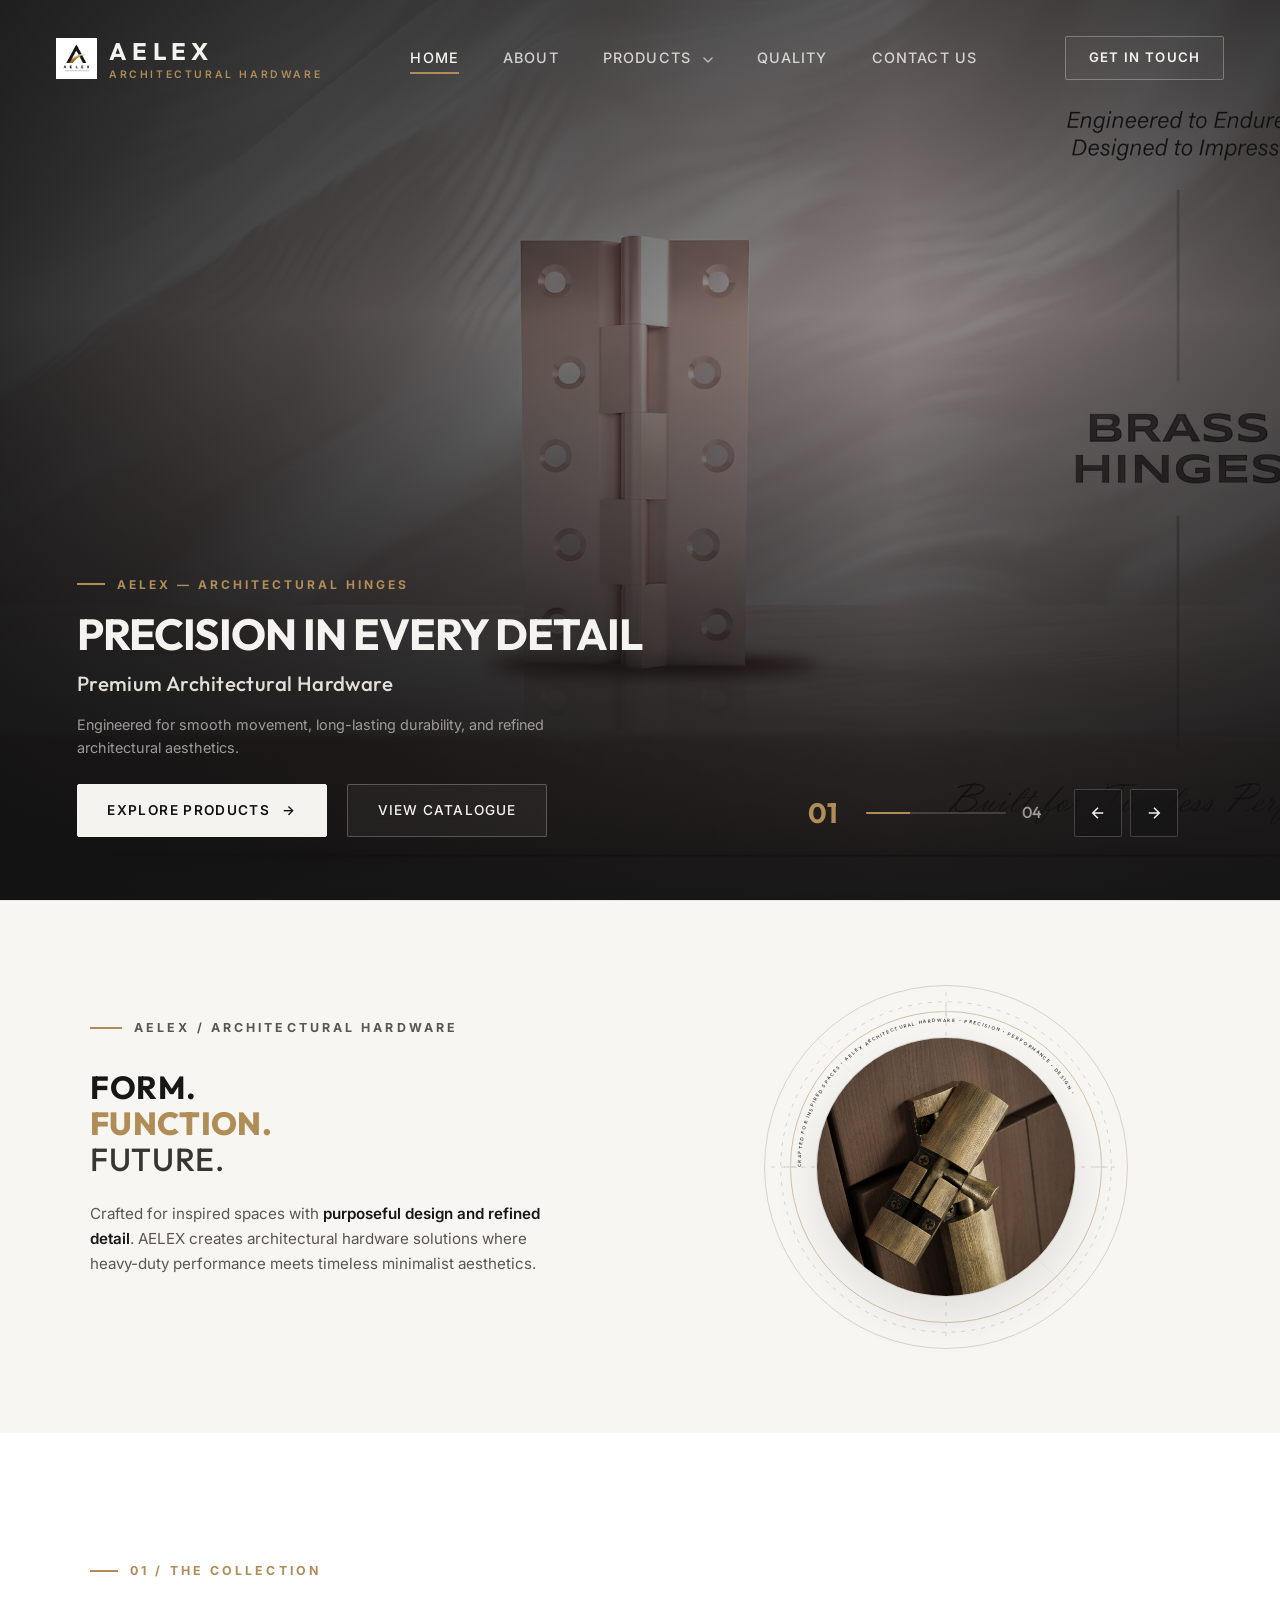
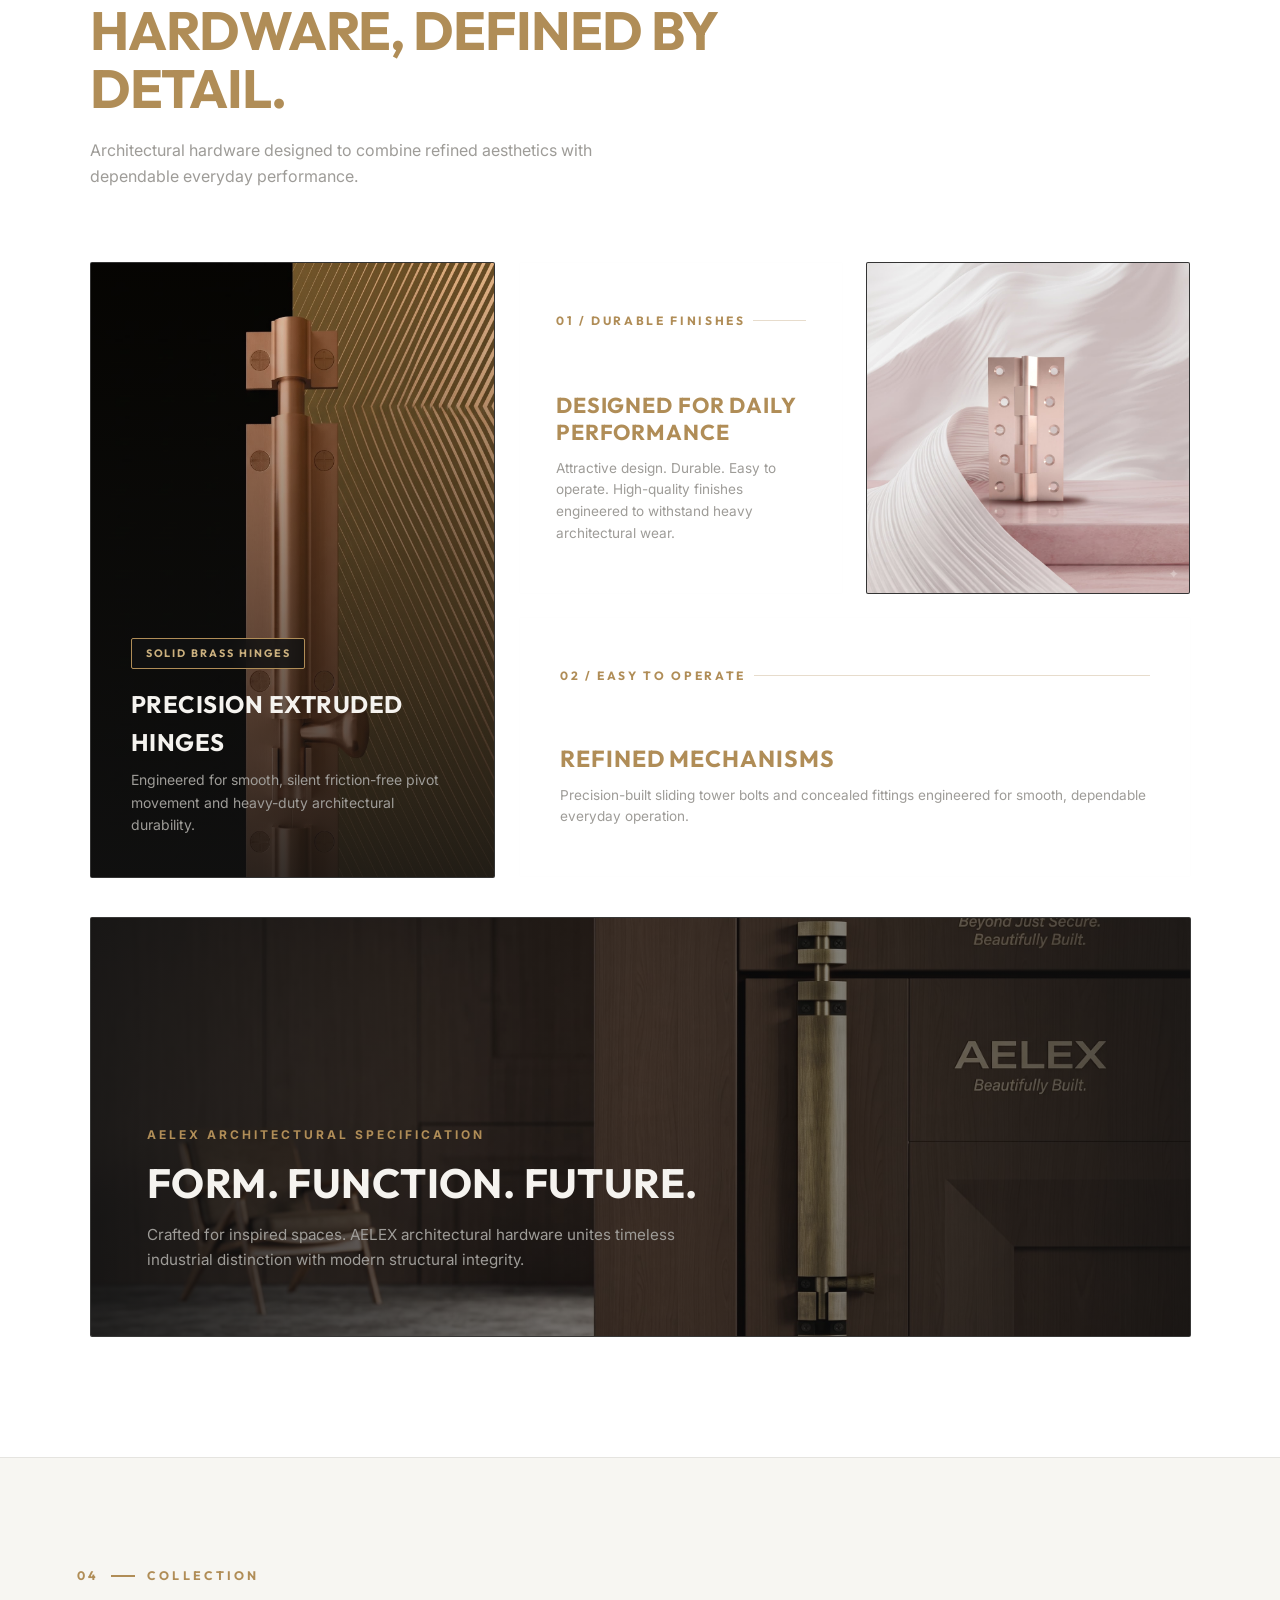
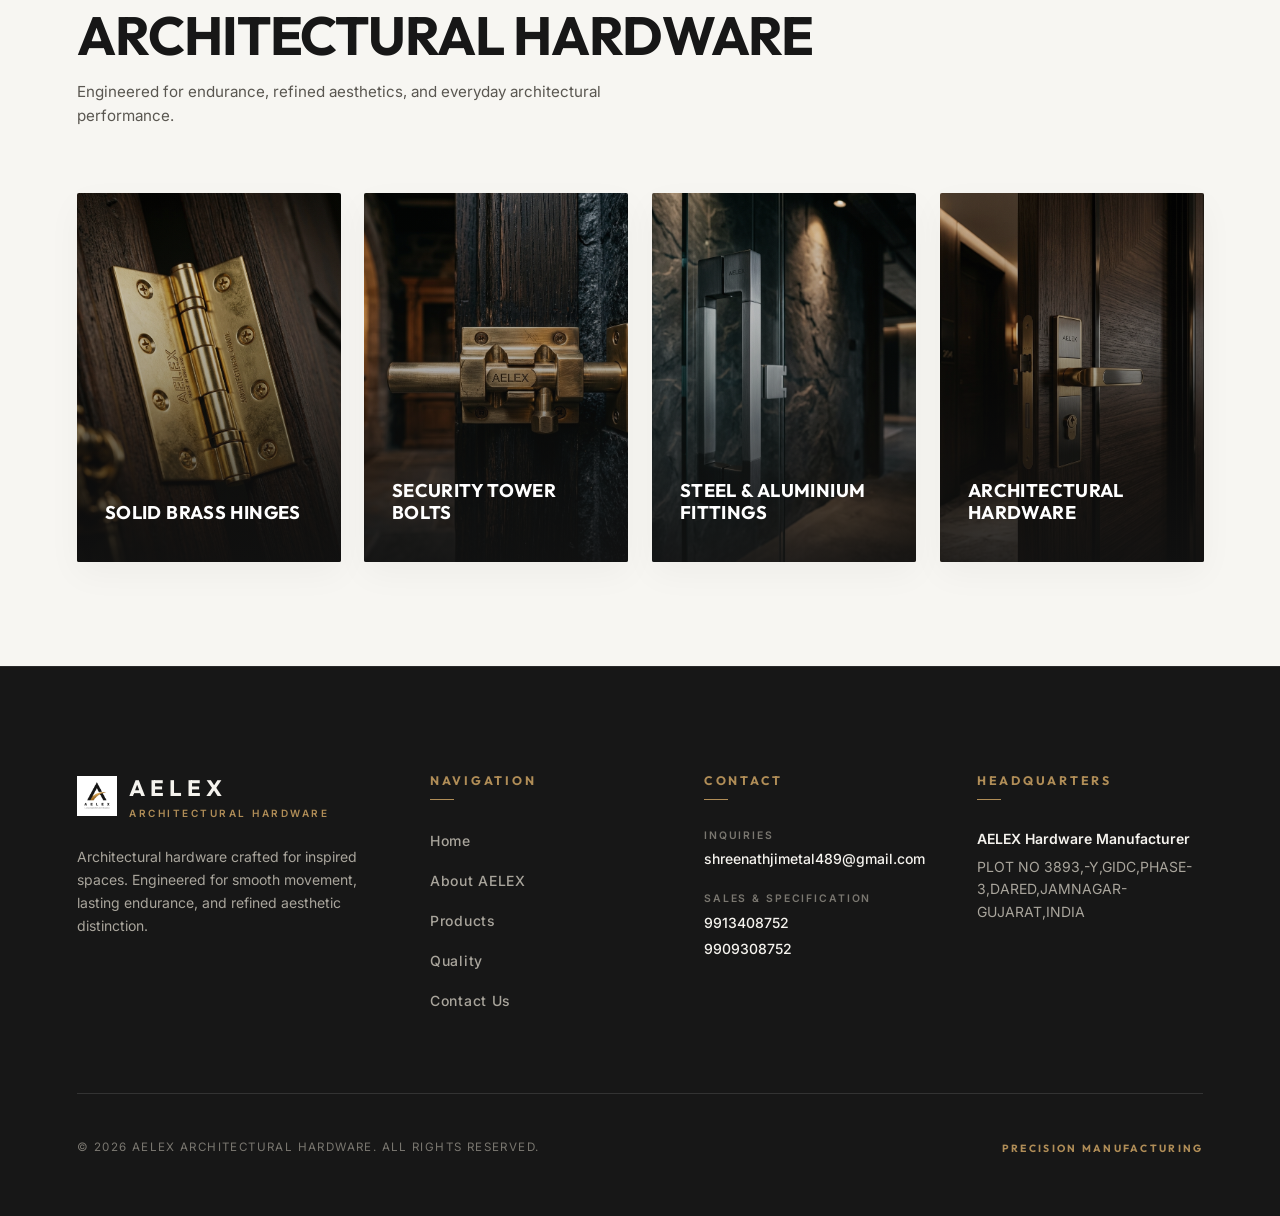
==== commit 7d4a1e94: "Add files via upload" ====
--- a/index.html
+++ b/index.html
@@ -24,12 +24,7 @@
     <!-- Minimal Transparent Header Navigation -->
     <header class="site-header" id="site-header">
       <a href="#home" class="brand-logo" aria-label="AELEX Home">
-        <div class="brand-mark">
-          <svg class="brand-mark-svg" viewBox="0 0 32 32">
-            <rect x="3" y="3" width="26" height="26" rx="2" stroke-linecap="round"/>
-            <path d="M10 22L16 10L22 22M12 18H20" stroke-linecap="round" stroke-linejoin="round"/>
-          </svg>
-        </div>
+        <img src="assets/images/aelexLogo.png" alt="AELEX Logo Icon" class="brand-mark-img">
         <div>
           <span class="brand-name">AELEX</span>
           <span class="brand-tagline">Architectural Hardware</span>
@@ -41,14 +36,26 @@
         <ul class="nav-menu">
           <li><a href="#home" class="nav-link active">Home</a></li>
           <li><a href="about.html" class="nav-link">About</a></li>
-          <li><a href="products.html" class="nav-link">Products</a></li>
-          <li><a href="#quality" class="nav-link">Quality</a></li>
-          <li><a href="#contact" class="nav-link">Contact</a></li>
+          <li class="nav-item-dropdown">
+            <a href="products.html" class="nav-link" aria-haspopup="true" aria-expanded="false">
+              Products
+              <svg class="dropdown-chevron" viewBox="0 0 10 6" width="10" height="6" aria-hidden="true">
+                <path d="M1 1L5 5L9 1" stroke="currentColor" stroke-width="1.5" stroke-linecap="round" stroke-linejoin="round" fill="none"/>
+              </svg>
+            </a>
+            <ul class="dropdown-menu" aria-label="Product Categories">
+              <li><a href="brass-hinges.html" class="dropdown-item">BRASS HINGES</a></li>
+              <li><a href="brass-tower-bolt.html" class="dropdown-item">BRASS TOWER BOLT</a></li>
+              <li><a href="steel-aluminium-fittings.html" class="dropdown-item">STEEL &amp; ALUMINIUM FITTINGS</a></li>
+            </ul>
+          </li>
+          <li><a href="quality.html" class="nav-link">Quality</a></li>
+          <li><a href="contact.html" class="nav-link">Contact Us</a></li>
         </ul>
       </nav>
 
       <!-- Minimal Header Action Button -->
-      <a href="#contact" class="nav-cta-btn">Get In Touch</a>
+      <a href="contact.html" class="nav-cta-btn">Get In Touch</a>
 
       <!-- Mobile Navigation Hamburger Toggle -->
       <button class="mobile-nav-toggle" id="mobile-nav-toggle" aria-label="Toggle navigation menu" aria-expanded="false">
@@ -63,9 +70,21 @@
       <ul class="mobile-nav-links">
         <li><a href="#home" class="active">Home</a></li>
         <li><a href="about.html">About</a></li>
-        <li><a href="products.html">Products</a></li>
-        <li><a href="#quality">Quality</a></li>
-        <li><a href="#contact">Contact</a></li>
+        <li class="mobile-nav-dropdown">
+          <div class="mobile-dropdown-header">
+            <a href="products.html" class="mobile-nav-link-main">Products</a>
+            <button class="mobile-dropdown-toggle" aria-label="Toggle Product Submenu" aria-expanded="false">
+              <span class="toggle-icon">+</span>
+            </button>
+          </div>
+          <ul class="mobile-submenu" aria-label="Product Submenu">
+            <li><a href="brass-hinges.html" class="mobile-submenu-link">BRASS HINGES</a></li>
+            <li><a href="brass-tower-bolt.html" class="mobile-submenu-link">BRASS TOWER BOLT</a></li>
+            <li><a href="steel-aluminium-fittings.html" class="mobile-submenu-link">STEEL &amp; ALUMINIUM FITTINGS</a></li>
+          </ul>
+        </li>
+        <li><a href="quality.html">Quality</a></li>
+        <li><a href="contact.html">Contact Us</a></li>
       </ul>
       <div class="mobile-drawer-footer">
         <p class="mobile-drawer-contact">AELEX HARDWARE MANUFACTURER</p>
@@ -80,7 +99,7 @@
       <!-- Slide 01: Brass Hinges -->
       <div class="hero-slide active" id="slide-1" aria-hidden="false">
         <div class="slide-bg-container">
-          <img src="assets/images/photo1.jpg" alt="AELEX Premium Brass Architectural Hinge detail close-up" class="slide-bg-image">
+          <img src="assets/images/photo2.jpg" alt="AELEX Premium Brass Architectural Hinge detail close-up" class="slide-bg-image">
           <div class="slide-overlay"></div>
           <div class="slide-vignette"></div>
         </div>
@@ -103,7 +122,7 @@
       <!-- Slide 02: Brass Tower Bolts -->
       <div class="hero-slide" id="slide-2" aria-hidden="true">
         <div class="slide-bg-container">
-          <img src="assets/images/photo2.jpg" alt="AELEX Solid Brass Architectural Tower Bolt security lock mechanism" class="slide-bg-image">
+          <img src="assets/images/slide2.jpg" alt="AELEX Solid Brass Architectural Tower Bolt security lock mechanism" class="slide-bg-image">
           <div class="slide-overlay"></div>
           <div class="slide-vignette"></div>
         </div>
@@ -126,7 +145,7 @@
       <!-- Slide 03: Steel & Aluminium Fittings -->
       <div class="hero-slide" id="slide-3" aria-hidden="true">
         <div class="slide-bg-container">
-          <img src="assets/images/photo4.jpg" alt="AELEX Stainless Steel and Aluminium architectural door handle and fittings" class="slide-bg-image">
+          <img src="assets/images/slide3.jpg" alt="AELEX Stainless Steel and Aluminium architectural door handle and fittings" class="slide-bg-image">
           <div class="slide-overlay"></div>
           <div class="slide-vignette"></div>
         </div>
@@ -390,12 +409,12 @@
             <div class="card-gradient-overlay"></div>
           </div>
           <div class="card-content">
-            <span class="card-num-tag">01 / HINGES</span>
+            <!-- <span class="card-num-tag">01 / HINGES</span> -->
             <h3 class="card-title">SOLID BRASS HINGES</h3>
-            <div class="card-cta-indicator">
+            <!-- <div class="card-cta-indicator">
               <span>View Range</span>
               <span class="card-arrow">&rarr;</span>
-            </div>
+            </div> -->
           </div>
         </article>
 
@@ -406,12 +425,12 @@
             <div class="card-gradient-overlay"></div>
           </div>
           <div class="card-content">
-            <span class="card-num-tag">02 / TOWER BOLTS</span>
+            <!-- <span class="card-num-tag">02 / TOWER BOLTS</span> -->
             <h3 class="card-title">SECURITY TOWER BOLTS</h3>
-            <div class="card-cta-indicator">
+            <!-- <div class="card-cta-indicator">
               <span>View Range</span>
               <span class="card-arrow">&rarr;</span>
-            </div>
+            </div> -->
           </div>
         </article>
 
@@ -422,12 +441,12 @@
             <div class="card-gradient-overlay"></div>
           </div>
           <div class="card-content">
-            <span class="card-num-tag">03 / FITTINGS</span>
+            <!-- <span class="card-num-tag">03 / FITTINGS</span> -->
             <h3 class="card-title">STEEL &amp; ALUMINIUM FITTINGS</h3>
-            <div class="card-cta-indicator">
+            <!-- <div class="card-cta-indicator">
               <span>View Range</span>
               <span class="card-arrow">&rarr;</span>
-            </div>
+            </div> -->
           </div>
         </article>
 
@@ -438,12 +457,12 @@
             <div class="card-gradient-overlay"></div>
           </div>
           <div class="card-content">
-            <span class="card-num-tag">04 / HARDWARE</span>
+            <!-- <span class="card-num-tag">04 / HARDWARE</span> -->
             <h3 class="card-title">ARCHITECTURAL HARDWARE</h3>
-            <div class="card-cta-indicator">
+            <!-- <div class="card-cta-indicator">
               <span>View Range</span>
               <span class="card-arrow">&rarr;</span>
-            </div>
+            </div> -->
           </div>
         </article>
 
@@ -464,12 +483,7 @@
         <!-- Column 1: Brand & Philosophy -->
         <div class="footer-col footer-col-brand reveal-element delay-1">
           <a href="#home" class="footer-logo" aria-label="AELEX Home">
-            <div class="footer-logo-mark">
-              <svg class="footer-logo-svg" viewBox="0 0 32 32">
-                <rect x="3" y="3" width="26" height="26" rx="2" stroke-linecap="round"/>
-                <path d="M10 22L16 10L22 22M12 18H20" stroke-linecap="round" stroke-linejoin="round"/>
-              </svg>
-            </div>
+            <img src="assets/images/aelexLogo.png" alt="AELEX Logo Icon" class="footer-mark-img">
             <div>
               <span class="footer-brand-name">AELEX</span>
               <span class="footer-brand-tag">Architectural Hardware</span>
@@ -486,23 +500,23 @@
           <ul class="footer-links">
             <li><a href="#home">Home</a></li>
             <li><a href="about.html">About AELEX</a></li>
-            <li><a href="#products">Products</a></li>
-            <li><a href="#collection">Collection</a></li>
-            <li><a href="#contact">Contact</a></li>
+            <li><a href="products.html">Products</a></li>
+            <li><a href="quality.html">Quality</a></li>
+            <li><a href="#contact">Contact Us</a></li>
           </ul>
         </div>
 
-        <!-- Column 3: Business Contact -->
         <div class="footer-col footer-col-contact reveal-element delay-3">
           <h3 class="footer-col-title">CONTACT</h3>
           <div class="footer-contact-details">
             <div class="contact-item">
               <span class="contact-label">INQUIRIES</span>
-              <a href="mailto:info@aelexhardware.com" class="contact-value">info@aelexhardware.com</a>
+              <a href="mailto:shreenathjimetal489@gmail.com" class="contact-value">shreenathjimetal489@gmail.com</a>
             </div>
             <div class="contact-item">
               <span class="contact-label">SALES &amp; SPECIFICATION</span>
-              <a href="tel:+919825000000" class="contact-value">+91 98250 XXXXX</a>
+              <a href="tel:9913408752" class="contact-value">9913408752</a>
+              <a href="tel:9909308752" class="contact-value">9909308752</a>
             </div>
           </div>
         </div>
@@ -512,8 +526,7 @@
           <h3 class="footer-col-title">HEADQUARTERS</h3>
           <address class="footer-address">
             <p class="address-name">AELEX Hardware Manufacturer</p>
-            <p class="address-line">Industrial Area, Rajkot</p>
-            <p class="address-line">Gujarat, India 360004</p>
+            <p class="address-line">PLOT NO 3893,-Y,GIDC,PHASE-3,DARED,JAMNAGAR-GUJARAT,INDIA</p>
           </address>
         </div>
 
--- a/css/style.css
+++ b/css/style.css
@@ -115,6 +115,20 @@
   z-index: 102;
 }
 
+.brand-mark-img {
+  width: 41px;
+  height: 41px;
+  object-fit: contain;
+  display: block;
+  background:white ;
+  flex-shrink: 0;
+  transition: transform 0.3s ease;
+}
+
+.brand-logo:hover .brand-mark-img {
+  transform: scale(1.05);
+}
+
 .brand-mark {
   width: 32px;
   height: 32px;
@@ -155,6 +169,21 @@
   margin-top: -3px;
   font-weight: 600;
 }
+
+.footer-mark-img {
+  width: 40px;
+  height: 40px;
+  object-fit: contain;
+  display: block;
+  background: white;
+  flex-shrink: 0;
+  transition: transform 0.3s ease;
+}
+
+.footer-logo:hover .footer-mark-img {
+  transform: scale(1.05);
+}
+
 
 /* Navigation Links */
 .nav-menu {
@@ -195,6 +224,111 @@
 .nav-link:hover::after,
 .nav-link.active::after {
   width: 100%;
+}
+
+/* --------------------------------------------------------------------------
+   Product Dropdown Menu (Desktop & Mobile)
+   -------------------------------------------------------------------------- */
+.nav-item-dropdown {
+  position: relative;
+  display: flex;
+  align-items: center;
+}
+
+.dropdown-chevron {
+  margin-left: 0.4rem;
+  transition: transform 0.3s var(--ease-out-smooth);
+  vertical-align: middle;
+  display: inline-block;
+  opacity: 0.8;
+}
+
+.nav-item-dropdown:hover .dropdown-chevron,
+.nav-item-dropdown:focus-within .dropdown-chevron,
+.nav-item-dropdown.is-open .dropdown-chevron {
+  transform: rotate(180deg);
+  opacity: 1;
+  color: var(--color-brass-primary);
+}
+
+.dropdown-menu {
+  position: absolute;
+  top: 100%;
+  left: 50%;
+  transform: translateX(-50%) translateY(-5px);
+  min-width: 250px;
+  background-color: rgba(22, 22, 22, 0.96);
+  backdrop-filter: blur(16px);
+  -webkit-backdrop-filter: blur(16px);
+  border: 1px solid rgba(176, 141, 87, 0.25);
+  border-radius: 3px;
+  padding: 0.65rem 0;
+  margin: 0;
+  list-style: none;
+  box-shadow: 0 16px 40px rgba(0, 0, 0, 0.6), 0 0 24px rgba(176, 141, 87, 0.12);
+  opacity: 0;
+  visibility: hidden;
+  pointer-events: none;
+  transition: opacity 0.25s var(--ease-out-smooth), transform 0.25s var(--ease-out-smooth), visibility 0.25s;
+  z-index: 120;
+}
+
+/* Invisible Hover Bridge to prevent premature closing */
+.dropdown-menu::before {
+  content: '';
+  position: absolute;
+  top: -12px;
+  left: 0;
+  width: 100%;
+  height: 12px;
+}
+
+.nav-item-dropdown:hover .dropdown-menu,
+.nav-item-dropdown:focus-within .dropdown-menu,
+.nav-item-dropdown.is-open .dropdown-menu {
+  opacity: 1;
+  visibility: visible;
+  pointer-events: auto;
+  transform: translateX(-50%) translateY(0);
+}
+
+.dropdown-item {
+  display: block;
+  padding: 0.65rem 1.5rem;
+  font-family: var(--font-body);
+  font-size: 0.8rem;
+  font-weight: 500;
+  letter-spacing: 0.09em;
+  text-transform: uppercase;
+  color: rgba(245, 243, 239, 0.85);
+  text-decoration: none;
+  transition: all 0.2s var(--ease-out-smooth);
+  position: relative;
+  white-space: nowrap;
+}
+
+.dropdown-item::before {
+  content: '';
+  position: absolute;
+  left: 0.85rem;
+  top: 50%;
+  transform: translateY(-50%) scaleY(0);
+  width: 2px;
+  height: 14px;
+  background-color: var(--color-brass-primary);
+  transition: transform 0.2s var(--ease-out-smooth);
+}
+
+.dropdown-item:hover,
+.dropdown-item:focus {
+  color: var(--color-warm-offwhite);
+  background-color: rgba(176, 141, 87, 0.1);
+  padding-left: 1.75rem;
+}
+
+.dropdown-item:hover::before,
+.dropdown-item:focus::before {
+  transform: translateY(-50%) scaleY(1);
 }
 
 /* Header Contact/CTA button */
@@ -631,6 +765,8 @@
   opacity: 0;
   visibility: hidden;
   transition: opacity 0.4s var(--ease-out-smooth), visibility 0.4s var(--ease-out-smooth);
+  overflow-y: auto;
+  padding: 2rem 1.5rem;
 }
 
 .mobile-nav-drawer.open {
@@ -643,7 +779,10 @@
   text-align: center;
   display: flex;
   flex-direction: column;
-  gap: 2rem;
+  gap: 1.75rem;
+  width: 100%;
+  max-width: 400px;
+  margin: 0 auto;
 }
 
 .mobile-nav-links a {
@@ -662,6 +801,96 @@
   color: var(--color-brass-primary);
 }
 
+/* Mobile Dropdown & Accordion Submenu */
+.mobile-nav-dropdown {
+  width: 100%;
+  display: flex;
+  flex-direction: column;
+  align-items: center;
+}
+
+.mobile-dropdown-header {
+  display: inline-flex;
+  align-items: center;
+  justify-content: center;
+  gap: 0.65rem;
+  cursor: pointer;
+  user-select: none;
+}
+
+.mobile-dropdown-toggle {
+  background: transparent;
+  border: 1px solid rgba(176, 141, 87, 0.4);
+  color: var(--color-brass-primary);
+  width: 32px;
+  height: 32px;
+  border-radius: 50%;
+  display: inline-flex;
+  align-items: center;
+  justify-content: center;
+  cursor: pointer;
+  transition: all 0.3s var(--ease-out-smooth);
+  padding: 0;
+}
+
+.toggle-icon {
+  font-size: 1.2rem;
+  font-weight: 400;
+  line-height: 1;
+  transition: transform 0.3s ease;
+  display: block;
+}
+
+.mobile-nav-dropdown.open .mobile-dropdown-toggle {
+  border-color: var(--color-brass-light);
+  background: rgba(176, 141, 87, 0.15);
+  color: var(--color-warm-offwhite);
+}
+
+.mobile-submenu {
+  list-style: none;
+  padding: 0;
+  margin: 0;
+  max-height: 0;
+  overflow: hidden;
+  opacity: 0;
+  visibility: hidden;
+  transition: max-height 0.35s cubic-bezier(0.16, 1, 0.3, 1), opacity 0.35s ease, visibility 0.35s, margin-top 0.35s ease;
+  display: flex;
+  flex-direction: column;
+  gap: 0.75rem;
+  text-align: center;
+  width: 100%;
+  margin-top: 0;
+}
+
+.mobile-nav-dropdown.open .mobile-submenu {
+  max-height: 300px;
+  opacity: 1;
+  visibility: visible;
+  margin-top: 1rem;
+}
+
+.mobile-submenu-link {
+  font-family: var(--font-body) !important;
+  font-size: 0.95rem !important;
+  font-weight: 500 !important;
+  letter-spacing: 0.1em !important;
+  text-transform: uppercase !important;
+  color: rgba(245, 243, 239, 0.75) !important;
+  text-decoration: none !important;
+  transition: color 0.3s ease !important;
+  display: block !important;
+  padding: 0.35rem 0.75rem !important;
+  white-space: normal !important;
+  word-break: break-word !important;
+}
+
+.mobile-submenu-link:hover,
+.mobile-submenu-link:active {
+  color: var(--color-brass-primary) !important;
+}
+
 .mobile-drawer-footer {
   margin-top: 3.5rem;
   text-align: center;
@@ -805,6 +1034,10 @@
   .site-header {
     padding: 1.75rem 2.5rem;
   }
+  .brand-mark-img {
+    width: 36px;
+    height: 36px;
+  }
   .nav-menu {
     gap: 1.75rem;
   }
@@ -873,6 +1106,10 @@
 @media (max-width: 768px) {
   .site-header {
     padding: 1.25rem 1.5rem;
+  }
+  .brand-mark-img {
+    width: 32px;
+    height: 32px;
   }
   
   .nav-menu,
@@ -2563,6 +2800,16 @@
   font-size: 0.875rem;
   line-height: 1.6;
   color: #A9A59C;
+  overflow-wrap: break-word;
+  word-wrap: break-word;
+}
+
+.address-line,
+.contact-value,
+.factory-info-text,
+.quick-info-val {
+  overflow-wrap: break-word;
+  word-wrap: break-word;
 }
 
 .address-name {
@@ -2869,7 +3116,7 @@
 .about-hero-clean {
   position: relative;
   width: 100%;
-  height: 70vh;
+  height: 88vh;
   min-height: 520px;
   background-color: var(--color-graphite-dark, #121212);
   color: var(--color-warm-offwhite, #F5F3EF);
@@ -2901,7 +3148,7 @@
   left: 0;
   width: 100%;
   height: 100%;
-  background: var(--overlay-dark, linear-gradient(90deg, rgba(18, 18, 18, 0.88) 0%, rgba(18, 18, 18, 0.55) 50%, rgba(18, 18, 18, 0.65) 100%));
+  /* background: var(--overlay-dark, linear-gradient(90deg, rgba(18, 18, 18, 0.88) 0%, rgba(18, 18, 18, 0.55) 50%, rgba(18, 18, 18, 0.65) 100%)); */
 }
 
 .about-hero-vignette {
@@ -3398,7 +3645,7 @@
 .product-hero-clean {
   position: relative;
   width: 100%;
-  height: 68vh;
+  height: 88vh;
   min-height: 500px;
   background-color: var(--color-graphite-dark, #121212);
   color: var(--color-warm-offwhite, #F5F3EF);
@@ -3430,7 +3677,7 @@
   left: 0;
   width: 100%;
   height: 100%;
-  background: var(--overlay-dark, linear-gradient(90deg, rgba(18, 18, 18, 0.88) 0%, rgba(18, 18, 18, 0.55) 50%, rgba(18, 18, 18, 0.65) 100%));
+  /* background: var(--overlay-dark, linear-gradient(90deg, rgba(18, 18, 18, 0.88) 0%, rgba(18, 18, 18, 0.55) 50%, rgba(18, 18, 18, 0.65) 100%)); */
 }
 
 .product-hero-vignette {
@@ -4130,7 +4377,7 @@
 .product-collection-editorial {
   position: relative;
   width: 100%;
-  padding: 6rem 6% 8rem;
+  padding: 4.5rem 6% 5rem;
   background-color: var(--bg-editorial, #F7F6F2);
   overflow: hidden;
 }
@@ -4187,7 +4434,7 @@
 }
 
 .editorial-collection-header {
-  margin-bottom: 4.5rem;
+  margin-bottom: 3.25rem;
   text-align: center;
 }
 
@@ -4204,7 +4451,6 @@
 .asymmetrical-product-grid {
   display: flex;
   flex-direction: column;
-  gap: 5.5rem;
   width: 100%;
 }
 
@@ -4217,26 +4463,26 @@
 
 .asym-product-card.pos-left {
   justify-content: flex-start;
-  padding-left: 5%;
+  padding-left: 10%;
 }
 
 .asym-product-card.pos-right {
   justify-content: flex-end;
-  padding-right: 5%;
+  padding-right: 10%;
 }
 
 .asym-product-card.pos-left-offset {
   justify-content: flex-start;
-  padding-left: 18%;
+  padding-left: 10%;
 }
 
 .asym-product-card.pos-right-offset {
   justify-content: flex-end;
-  padding-right: 18%;
+  padding-right: 10%;
 }
 
 .asym-card-inner {
-  width: 360px;
+  width: 260px;
   max-width: 100%;
   display: flex;
   flex-direction: column;
@@ -4248,14 +4494,12 @@
 .asym-image-box {
   width: 100%;
   height: 250px;
-  background-color: #EEEEEC;
   border-radius: 2px;
   position: relative;
   overflow: hidden;
   display: flex;
   align-items: center;
   justify-content: center;
-  padding: 1.75rem;
   transition: background-color 0.35s ease, box-shadow 0.35s ease;
 }
 
@@ -4300,6 +4544,15 @@
   color: #171717;
   transition: color 0.3s ease;
   line-height: 1.3;
+}
+
+.asym-product-desc {
+  font-family: var(--font-body);
+  font-size: 0.85rem;
+  font-weight: 400;
+  line-height: 1.55;
+  color: var(--color-text-muted-dark, #5A5751);
+  margin: 0.35rem 0 0.5rem;
 }
 
 .asym-explore-btn {
@@ -4436,7 +4689,7 @@
 
 .showcase-img-card {
   position: relative;
-  width: 100%;
+  width: 80%;
   aspect-ratio: 4 / 3;
   background-color: #E6E4DE;
   border-radius: 2px;
@@ -4588,7 +4841,6 @@
 
 .slider-card-img {
   max-width: 85%;
-  max-height: 85%;
   object-fit: contain;
   transition: transform 0.45s var(--ease-out-smooth);
 }
@@ -4684,35 +4936,114 @@
 }
 
 /* --------------------------------------------------------------------------
-   4. SCROLL ANIMATIONS FOR NEW SECTIONS
+   4. SCROLL-BASED REVEAL ANIMATIONS (DIRECTIONAL & STAGGERED)
    -------------------------------------------------------------------------- */
-.js-enabled .product-collection-editorial .reveal-element,
-.js-enabled .category-showcase-section .reveal-element,
-.js-enabled .product-slider-section .reveal-element {
+
+/* General Upward Reveal Elements */
+.js-enabled .reveal-element {
   opacity: 0;
   transform: translateY(28px);
-  transition: opacity 0.8s var(--ease-out-smooth), transform 0.8s var(--ease-out-smooth);
-}
-
-.js-enabled .category-showcase-section .reveal-left {
+  transition: opacity 0.85s cubic-bezier(0.25, 1, 0.5, 1), transform 0.85s cubic-bezier(0.25, 1, 0.5, 1);
+  will-change: opacity, transform;
+}
+
+/* Left-Side Directional Reveal (Desktop: -60px) */
+.js-enabled .reveal-left,
+.js-enabled .asym-product-card.pos-left,
+.js-enabled .asym-product-card.pos-left-offset {
   opacity: 0;
-  transform: translateX(-35px);
-  transition: opacity 0.8s var(--ease-out-smooth), transform 0.8s var(--ease-out-smooth);
-}
-
-.js-enabled .category-showcase-section .reveal-right {
+  transform: translateX(-60px);
+  transition: opacity 0.85s cubic-bezier(0.25, 1, 0.5, 1), transform 0.85s cubic-bezier(0.25, 1, 0.5, 1);
+  will-change: opacity, transform;
+}
+
+/* Right-Side Directional Reveal (Desktop: 60px) */
+.js-enabled .reveal-right,
+.js-enabled .asym-product-card.pos-right,
+.js-enabled .asym-product-card.pos-right-offset {
   opacity: 0;
-  transform: translateX(35px);
-  transition: opacity 0.8s var(--ease-out-smooth), transform 0.8s var(--ease-out-smooth);
-}
-
+  transform: translateX(60px);
+  transition: opacity 0.85s cubic-bezier(0.25, 1, 0.5, 1), transform 0.85s cubic-bezier(0.25, 1, 0.5, 1);
+  will-change: opacity, transform;
+}
+
+/* Active / In-View State for Parent Container or Individual Element */
+.js-enabled .reveal-element.in-view,
+.js-enabled .reveal-element.is-visible,
+.js-enabled .reveal-left.in-view,
+.js-enabled .reveal-left.is-visible,
+.js-enabled .reveal-right.in-view,
+.js-enabled .reveal-right.is-visible,
+.js-enabled .asym-product-card.in-view,
+.js-enabled .asym-product-card.is-visible,
 .product-collection-editorial.in-view .reveal-element,
+.product-collection-editorial.in-view .reveal-left,
+.product-collection-editorial.in-view .reveal-right,
+.product-collection-editorial.in-view .asym-product-card,
 .category-showcase-section.in-view .reveal-element,
-.product-slider-section.in-view .reveal-element,
 .category-showcase-section.in-view .reveal-left,
-.category-showcase-section.in-view .reveal-right {
-  opacity: 1;
-  transform: translate(0, 0);
+.category-showcase-section.in-view .reveal-right,
+.product-slider-section.in-view .reveal-element {
+  opacity: 1 !important;
+  transform: translate(0, 0) !important;
+}
+
+/* Inner Text Element Staggering within Product Cards */
+.js-enabled .asym-card-inner .asym-image-box {
+  transition-delay: 0ms;
+}
+.js-enabled .asym-card-inner .asym-number {
+  transition-delay: 80ms;
+}
+.js-enabled .asym-card-inner .asym-product-name {
+  transition-delay: 120ms;
+}
+.js-enabled .asym-card-inner .asym-product-desc {
+  transition-delay: 160ms;
+}
+.js-enabled .asym-card-inner .asym-explore-btn {
+  transition-delay: 200ms;
+}
+
+/* Responsive Translation Distances (Prevents Horizontal Scrollbar) */
+@media (max-width: 992px) {
+  .js-enabled .reveal-left,
+  .js-enabled .asym-product-card.pos-left,
+  .js-enabled .asym-product-card.pos-left-offset {
+    transform: translateX(-40px);
+  }
+
+  .js-enabled .reveal-right,
+  .js-enabled .asym-product-card.pos-right,
+  .js-enabled .asym-product-card.pos-right-offset {
+    transform: translateX(40px);
+  }
+}
+
+@media (max-width: 575px) {
+  .js-enabled .reveal-left,
+  .js-enabled .asym-product-card.pos-left,
+  .js-enabled .asym-product-card.pos-left-offset {
+    transform: translateX(-25px);
+  }
+
+  .js-enabled .reveal-right,
+  .js-enabled .asym-product-card.pos-right,
+  .js-enabled .asym-product-card.pos-right-offset {
+    transform: translateX(25px);
+  }
+}
+
+/* Accessibility: Reduced Motion Support */
+@media (prefers-reduced-motion: reduce) {
+  .js-enabled .reveal-element,
+  .js-enabled .reveal-left,
+  .js-enabled .reveal-right,
+  .js-enabled .asym-product-card {
+    opacity: 1 !important;
+    transform: none !important;
+    transition: none !important;
+  }
 }
 
 /* --------------------------------------------------------------------------
@@ -4725,14 +5056,17 @@
 }
 
 @media (max-width: 992px) {
-  .product-collection-editorial,
+  .product-collection-editorial {
+    padding: 3.5rem 5% 4rem;
+  }
+
   .category-showcase-section,
   .product-slider-section {
     padding: 5rem 5%;
   }
 
   .asymmetrical-product-grid {
-    gap: 4rem;
+    gap: 3rem;
   }
 
   .asym-product-card.pos-left,
@@ -4763,14 +5097,17 @@
 }
 
 @media (max-width: 768px) {
-  .product-collection-editorial,
+  .product-collection-editorial {
+    padding: 3rem 4% 3.5rem;
+  }
+
   .category-showcase-section,
   .product-slider-section {
     padding: 4rem 4%;
   }
 
   .asymmetrical-product-grid {
-    gap: 3.5rem;
+    gap: 2.5rem;
   }
 
   .asym-product-card {
@@ -4795,10 +5132,17 @@
 }
 
 @media (max-width: 575px) {
-  .product-collection-editorial,
+  .product-collection-editorial {
+    padding: 2.5rem 1.25rem 3rem;
+  }
+
   .category-showcase-section,
   .product-slider-section {
     padding: 3.5rem 1.25rem;
+  }
+
+  .asymmetrical-product-grid {
+    gap: 2rem;
   }
 
   .editorial-collection-title,
@@ -4816,12 +5160,377 @@
   }
 }
 
-
-
-
-
-
-
-
-
-
+/* --------------------------------------------------------------------------
+   6. QUALITY PAGE STYLING (PRINCIPLES, PROCESS TIMELINE, CTA)
+   -------------------------------------------------------------------------- */
+.principles-grid {
+  display: grid;
+  grid-template-columns: repeat(4, 1fr);
+  gap: 2rem;
+  margin-top: 3.5rem;
+}
+
+.principle-card {
+  background: rgba(255, 255, 255, 0.6);
+  border: 1px solid rgba(23, 23, 23, 0.08);
+  padding: 2.25rem 1.75rem;
+  border-radius: 4px;
+  position: relative;
+  transition: transform 0.4s var(--ease-out-smooth), box-shadow 0.4s var(--ease-out-smooth);
+}
+
+.principle-card:hover {
+  transform: translateY(-4px);
+  box-shadow: 0 12px 28px rgba(0, 0, 0, 0.04);
+}
+
+.principle-number {
+  font-family: var(--font-heading);
+  font-size: 1.25rem;
+  font-weight: 700;
+  color: var(--accent-brass, #C5A059);
+  letter-spacing: 0.1em;
+  margin-bottom: 0.75rem;
+  display: block;
+}
+
+.principle-title {
+  font-family: var(--font-heading);
+  font-size: 1.2rem;
+  font-weight: 700;
+  letter-spacing: 0.08em;
+  text-transform: uppercase;
+  color: #171717;
+  margin-bottom: 0.75rem;
+}
+
+.principle-desc {
+  font-family: var(--font-body);
+  font-size: 0.925rem;
+  color: #555;
+  line-height: 1.6;
+}
+
+/* Quality Process Section */
+.quality-process-section {
+  position: relative;
+  width: 100%;
+  padding: 5.5rem 6%;
+  background-color: #171717;
+  color: #F7F6F2;
+  overflow: hidden;
+}
+
+.process-header {
+  text-align: center;
+  margin-bottom: 4rem;
+}
+
+.process-header .clean-eyebrow span {
+  color: var(--accent-brass, #C5A059);
+}
+
+.process-title {
+  font-family: var(--font-heading);
+  font-size: 2.25rem;
+  font-weight: 700;
+  letter-spacing: 0.12em;
+  text-transform: uppercase;
+  color: #FFFFFF;
+  margin-top: 0.5rem;
+}
+
+.process-grid {
+  display: grid;
+  grid-template-columns: repeat(4, 1fr);
+  gap: 2rem;
+  position: relative;
+  max-width: 1360px;
+  margin: 0 auto;
+}
+
+.process-step {
+  position: relative;
+  padding: 2rem 1.5rem;
+  background: rgba(255, 255, 255, 0.03);
+  border: 1px solid rgba(255, 255, 255, 0.08);
+  border-radius: 4px;
+}
+
+.process-step-num {
+  font-family: var(--font-heading);
+  font-size: 1.75rem;
+  font-weight: 800;
+  color: var(--accent-brass, #C5A059);
+  margin-bottom: 1rem;
+  display: block;
+}
+
+.process-step-title {
+  font-family: var(--font-heading);
+  font-size: 1.1rem;
+  font-weight: 700;
+  letter-spacing: 0.08em;
+  text-transform: uppercase;
+  color: #FFFFFF;
+  margin-bottom: 0.75rem;
+}
+
+.process-step-desc {
+  font-family: var(--font-body);
+  font-size: 0.9rem;
+  color: #A0A0A0;
+  line-height: 1.6;
+}
+
+/* Quality CTA Section */
+.quality-cta-section {
+  position: relative;
+  width: 100%;
+  padding: 5rem 6%;
+  background-color: var(--bg-editorial, #F7F6F2);
+  text-align: center;
+}
+
+.quality-cta-container {
+  max-width: 760px;
+  margin: 0 auto;
+}
+
+.quality-cta-title {
+  font-family: var(--font-heading);
+  font-size: 2.25rem;
+  font-weight: 700;
+  letter-spacing: 0.1em;
+  text-transform: uppercase;
+  color: #171717;
+  margin: 0.75rem 0 1.25rem;
+}
+
+.quality-cta-desc {
+  font-family: var(--font-body);
+  font-size: 1.05rem;
+  color: #4A4A4A;
+  line-height: 1.65;
+  margin-bottom: 2.25rem;
+}
+
+/* Quality Media Queries */
+@media (max-width: 992px) {
+  .principles-grid,
+  .process-grid {
+    grid-template-columns: repeat(2, 1fr);
+    gap: 1.5rem;
+  }
+}
+
+@media (max-width: 575px) {
+  .principles-grid,
+  .process-grid {
+    grid-template-columns: 1fr;
+    gap: 1.25rem;
+  }
+
+  .quality-process-section {
+    padding: 4rem 1.25rem;
+  }
+
+  .quality-cta-section {
+    padding: 3.5rem 1.25rem;
+  }
+}
+
+/* --------------------------------------------------------------------------
+   7. CONTACT US PAGE STYLING (FORM, INPUTS, FACTORY LOCATION)
+   -------------------------------------------------------------------------- */
+.contact-form-wrapper {
+  background: #FFFFFF;
+  border: 1px solid rgba(23, 23, 23, 0.08);
+  border-radius: 4px;
+  padding: 2.75rem 2.25rem;
+  box-shadow: 0 16px 36px rgba(0, 0, 0, 0.03);
+}
+
+.contact-form-group {
+  margin-bottom: 1.5rem;
+  display: flex;
+  flex-direction: column;
+}
+
+.contact-form-row {
+  display: grid;
+  grid-template-columns: 1fr 1fr;
+  gap: 1.5rem;
+}
+
+.form-label {
+  font-family: var(--font-heading);
+  font-size: 0.8rem;
+  font-weight: 700;
+  letter-spacing: 0.1em;
+  text-transform: uppercase;
+  color: #171717;
+  margin-bottom: 0.5rem;
+}
+
+.form-input,
+.form-textarea {
+  width: 100%;
+  max-width: 100%;
+  padding: 0.9rem 1.1rem;
+  font-family: var(--font-body);
+  font-size: 0.95rem;
+  color: #171717;
+  background-color: #FBFBFA;
+  border: 1px solid rgba(23, 23, 23, 0.15);
+  border-radius: 3px;
+  transition: border-color 0.3s ease, box-shadow 0.3s ease, background-color 0.3s ease;
+  box-sizing: border-box;
+}
+
+.form-textarea {
+  resize: vertical;
+  min-height: 130px;
+}
+
+.form-input:focus,
+.form-textarea:focus {
+  outline: none;
+  background-color: #FFFFFF;
+  border-color: var(--accent-brass, #C5A059);
+  box-shadow: 0 0 0 3px rgba(197, 160, 89, 0.12);
+}
+
+.form-input::placeholder,
+.form-textarea::placeholder {
+  color: #A0A0A0;
+}
+
+.form-submit-btn {
+  width: 100%;
+  margin-top: 0.75rem;
+  justify-content: center;
+}
+
+.contact-quick-info {
+  margin-top: 2rem;
+  display: flex;
+  flex-direction: column;
+  gap: 1.25rem;
+}
+
+.quick-info-item {
+  display: flex;
+  flex-direction: column;
+}
+
+.quick-info-label {
+  font-family: var(--font-heading);
+  font-size: 0.75rem;
+  font-weight: 700;
+  letter-spacing: 0.1em;
+  text-transform: uppercase;
+  color: var(--accent-brass, #C5A059);
+  margin-bottom: 0.25rem;
+}
+
+.quick-info-val {
+  font-family: var(--font-body);
+  font-size: 0.95rem;
+  color: #333;
+  text-decoration: none;
+}
+
+/* Factory Info Grid */
+.factory-info-grid {
+  display: flex;
+  flex-direction: column;
+  gap: 1.5rem;
+  margin-top: 2rem;
+}
+
+.factory-info-card {
+  padding: 1.25rem 1.5rem;
+  background: rgba(255, 255, 255, 0.6);
+  border: 1px solid rgba(23, 23, 23, 0.08);
+  border-radius: 4px;
+}
+
+.factory-info-title {
+  font-family: var(--font-heading);
+  font-size: 0.85rem;
+  font-weight: 700;
+  letter-spacing: 0.1em;
+  text-transform: uppercase;
+  color: var(--accent-brass, #C5A059);
+  margin-bottom: 0.35rem;
+}
+
+.factory-info-text {
+  font-family: var(--font-body);
+  font-size: 0.95rem;
+  color: #222;
+  line-height: 1.5;
+}
+
+/* Contact Media Queries */
+@media (max-width: 768px) {
+  .contact-form-row {
+    grid-template-columns: 1fr;
+    gap: 0;
+  }
+
+  .contact-form-wrapper {
+    padding: 2rem 1.25rem;
+  }
+}
+
+/* Contact Inline Form Validation & Status Messaging */
+.form-input.is-invalid,
+.form-textarea.is-invalid {
+  border-color: #D9534F !important;
+  background-color: #FFF8F8 !important;
+  box-shadow: 0 0 0 3px rgba(217, 83, 79, 0.12) !important;
+}
+
+.form-error-msg {
+  font-family: var(--font-body);
+  font-size: 0.75rem;
+  color: #D9534F;
+  margin-top: 0.35rem;
+  display: block;
+  font-weight: 500;
+}
+
+.form-status-box {
+  margin-top: 1.25rem;
+  padding: 1rem 1.25rem;
+  border-radius: 3px;
+  font-family: var(--font-body);
+  font-size: 0.9rem;
+  line-height: 1.5;
+  display: none;
+}
+
+.form-status-box.success {
+  display: block;
+  background-color: rgba(176, 141, 87, 0.08);
+  border: 1px solid var(--accent-brass, #C5A059);
+  color: #171717;
+}
+
+.form-status-box.error {
+  display: block;
+  background-color: #FFF8F8;
+  border: 1px solid #D9534F;
+  color: #D9534F;
+}
+
+/* Hero Background Image Scaling */
+.product-hero-bg-image {
+  transition: transform 1.4s cubic-bezier(0.16, 1, 0.3, 1);
+}
+
+.product-hero-clean.in-view .product-hero-bg-image {
+  transform: scale(1.04);
+}
